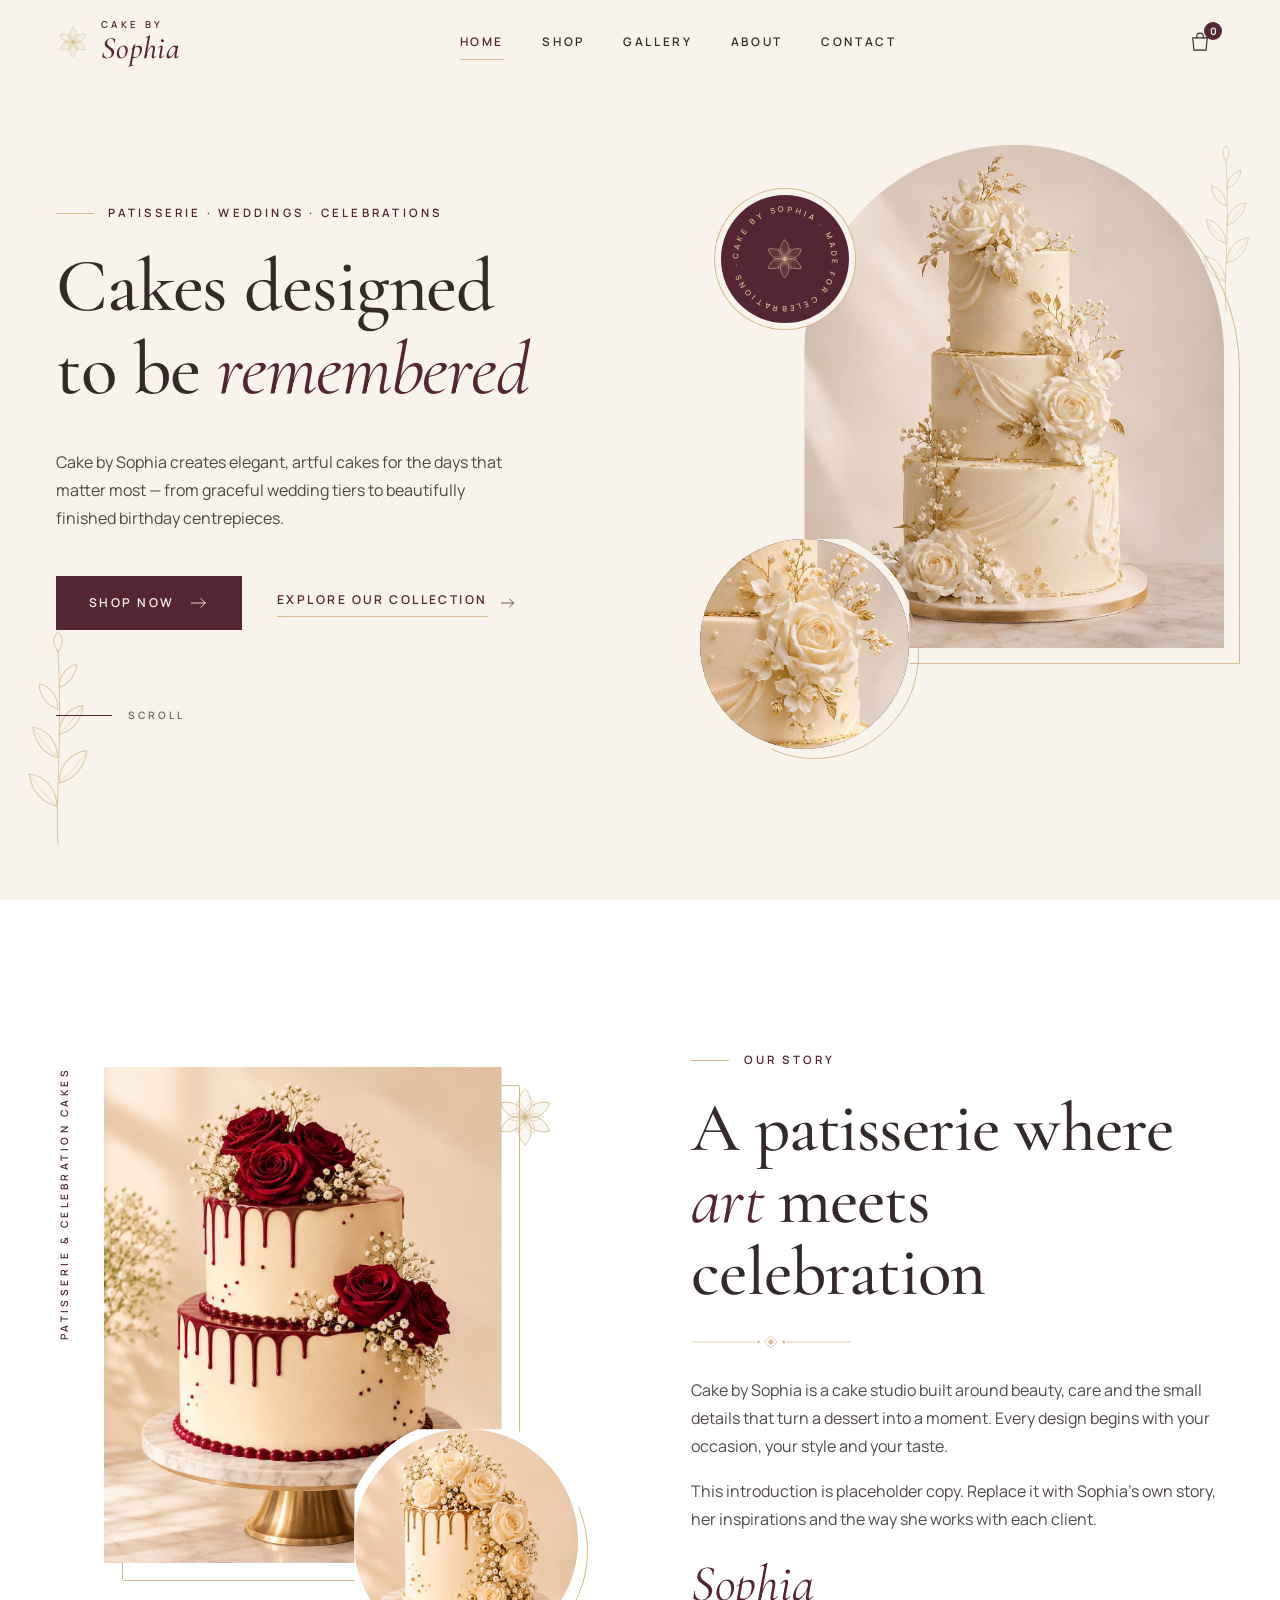
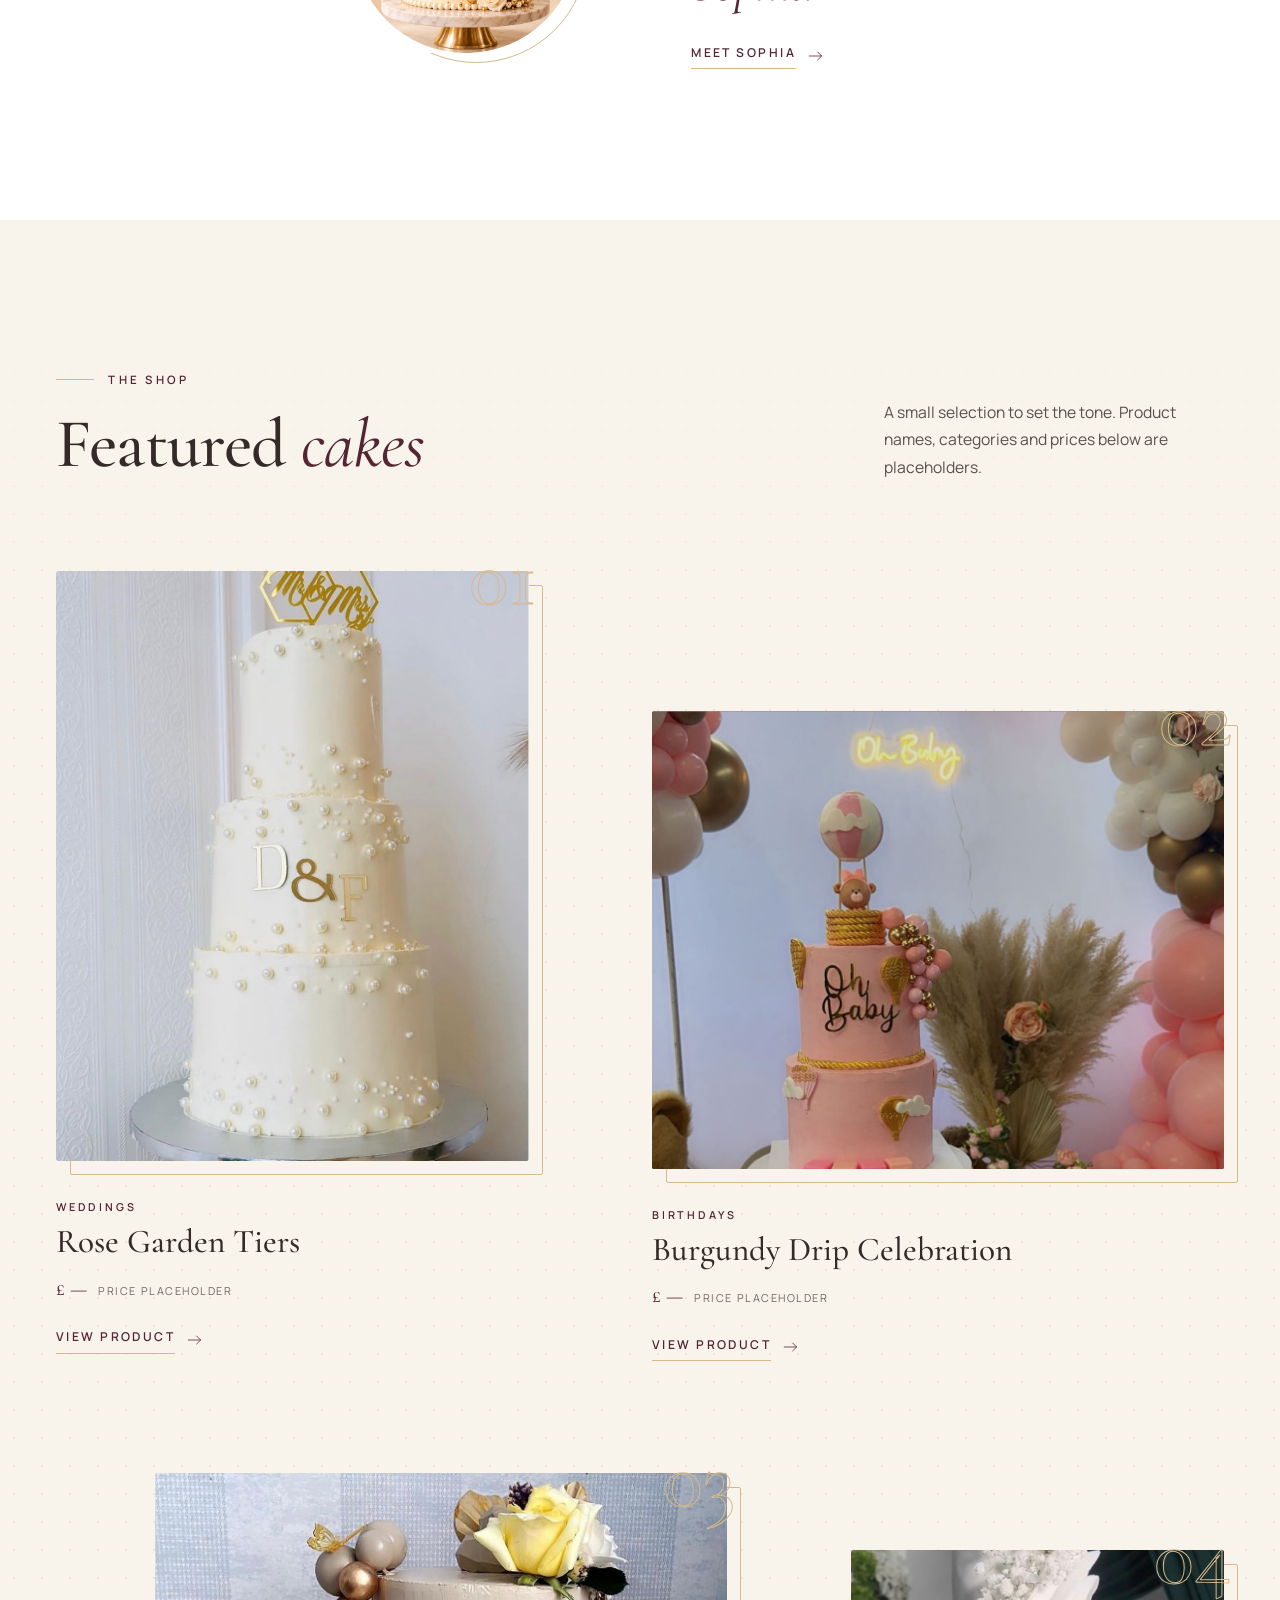
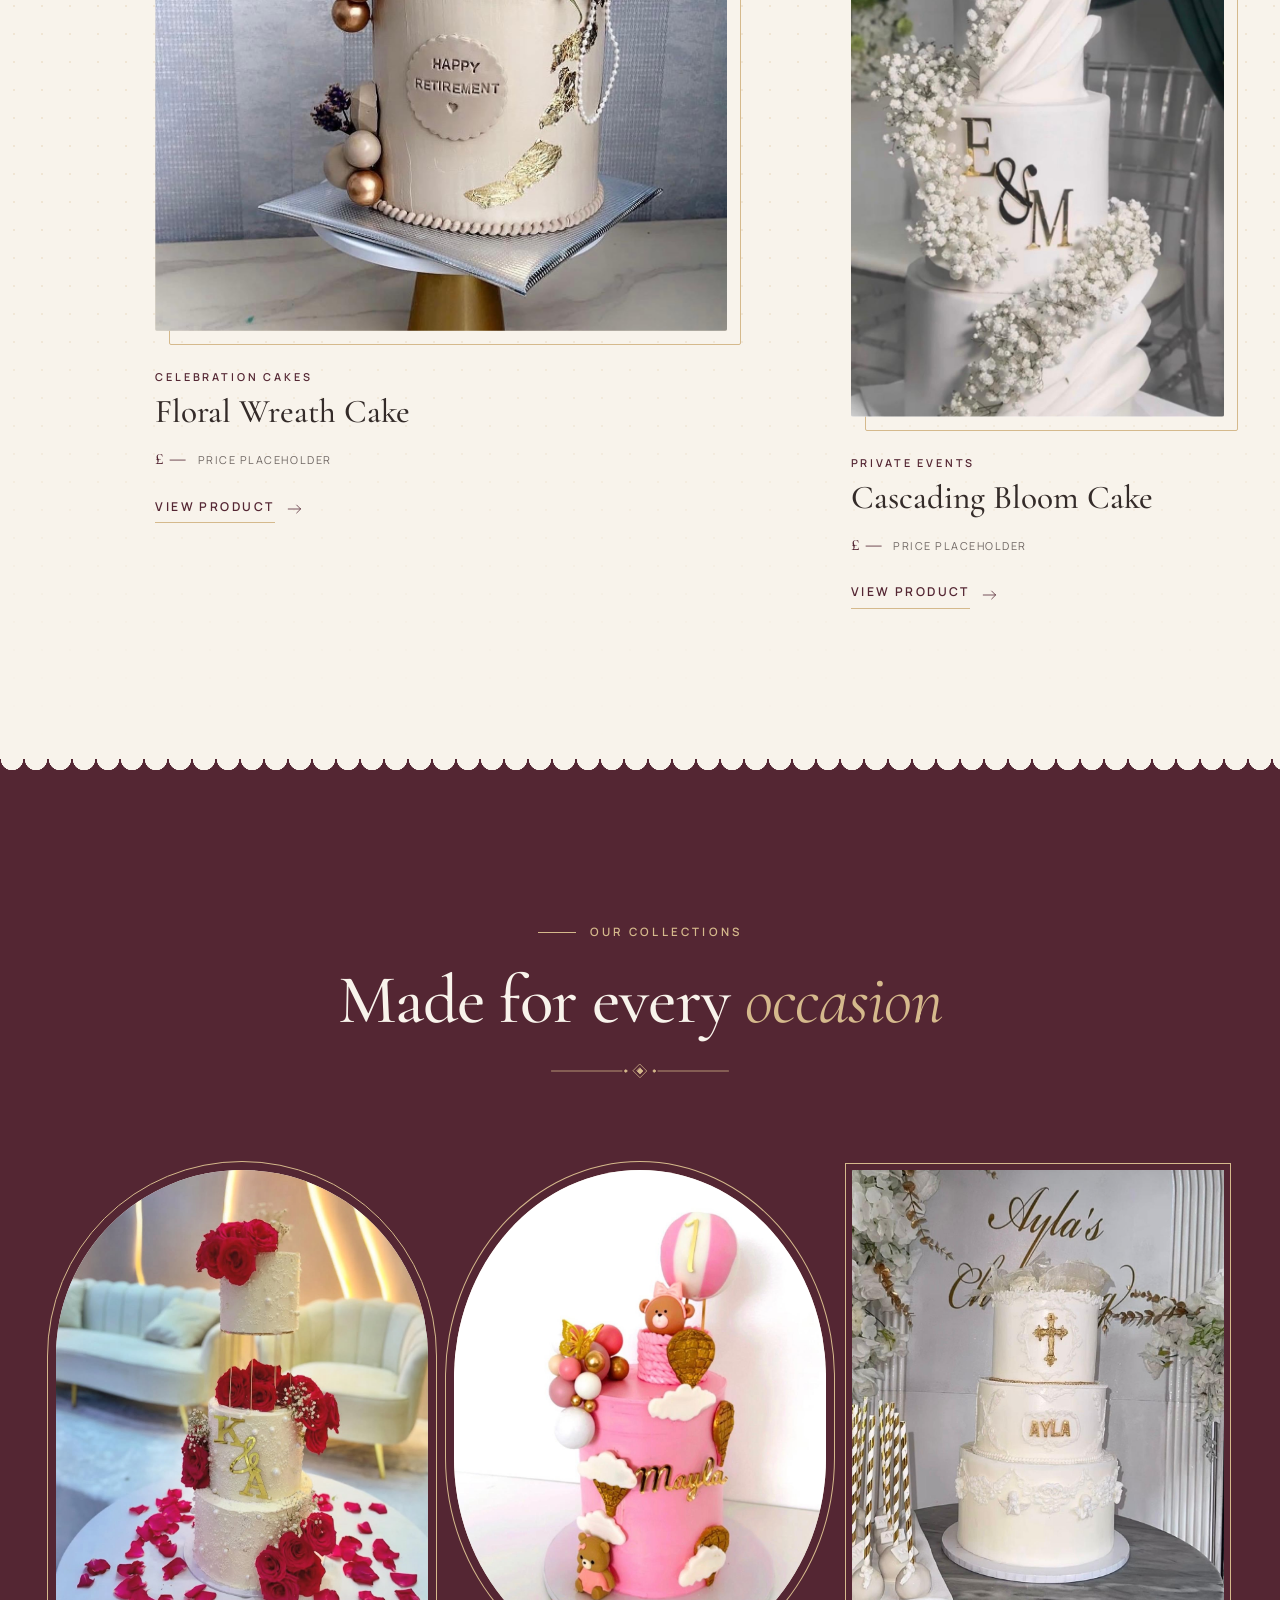
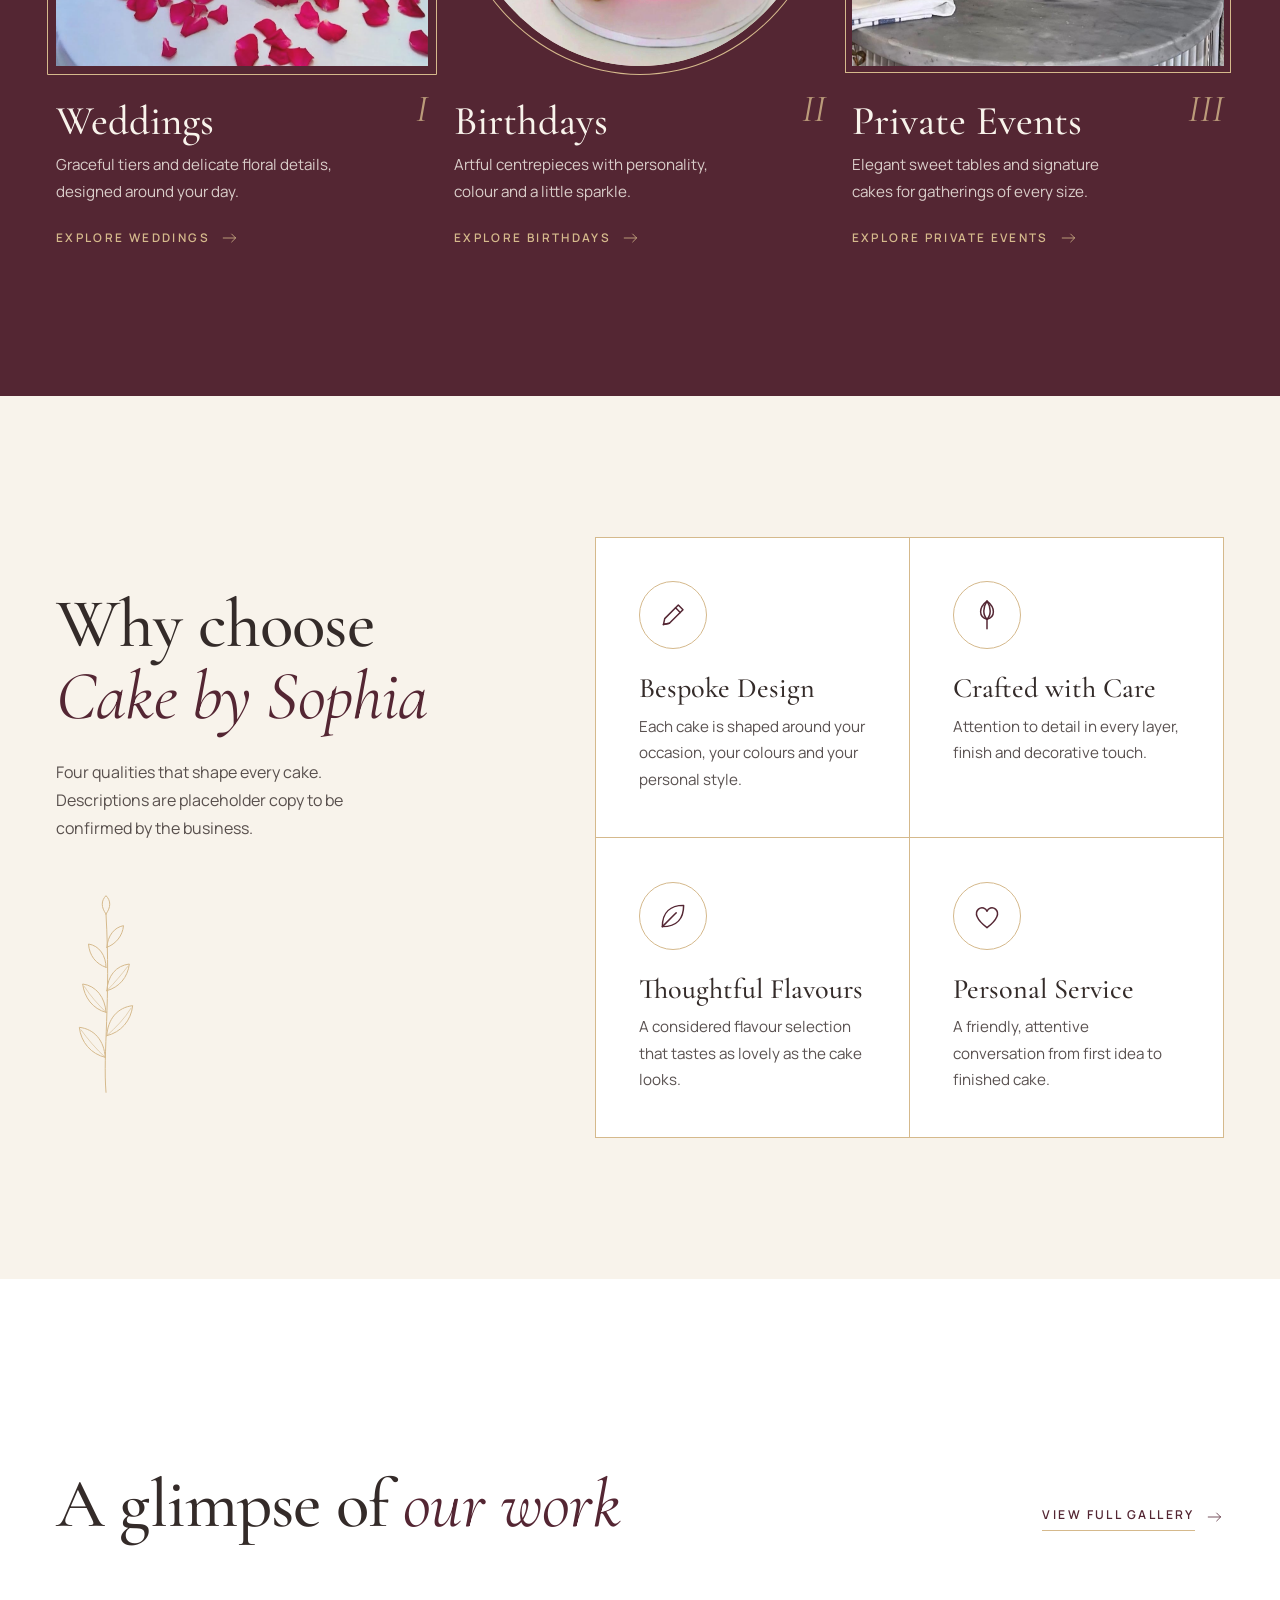
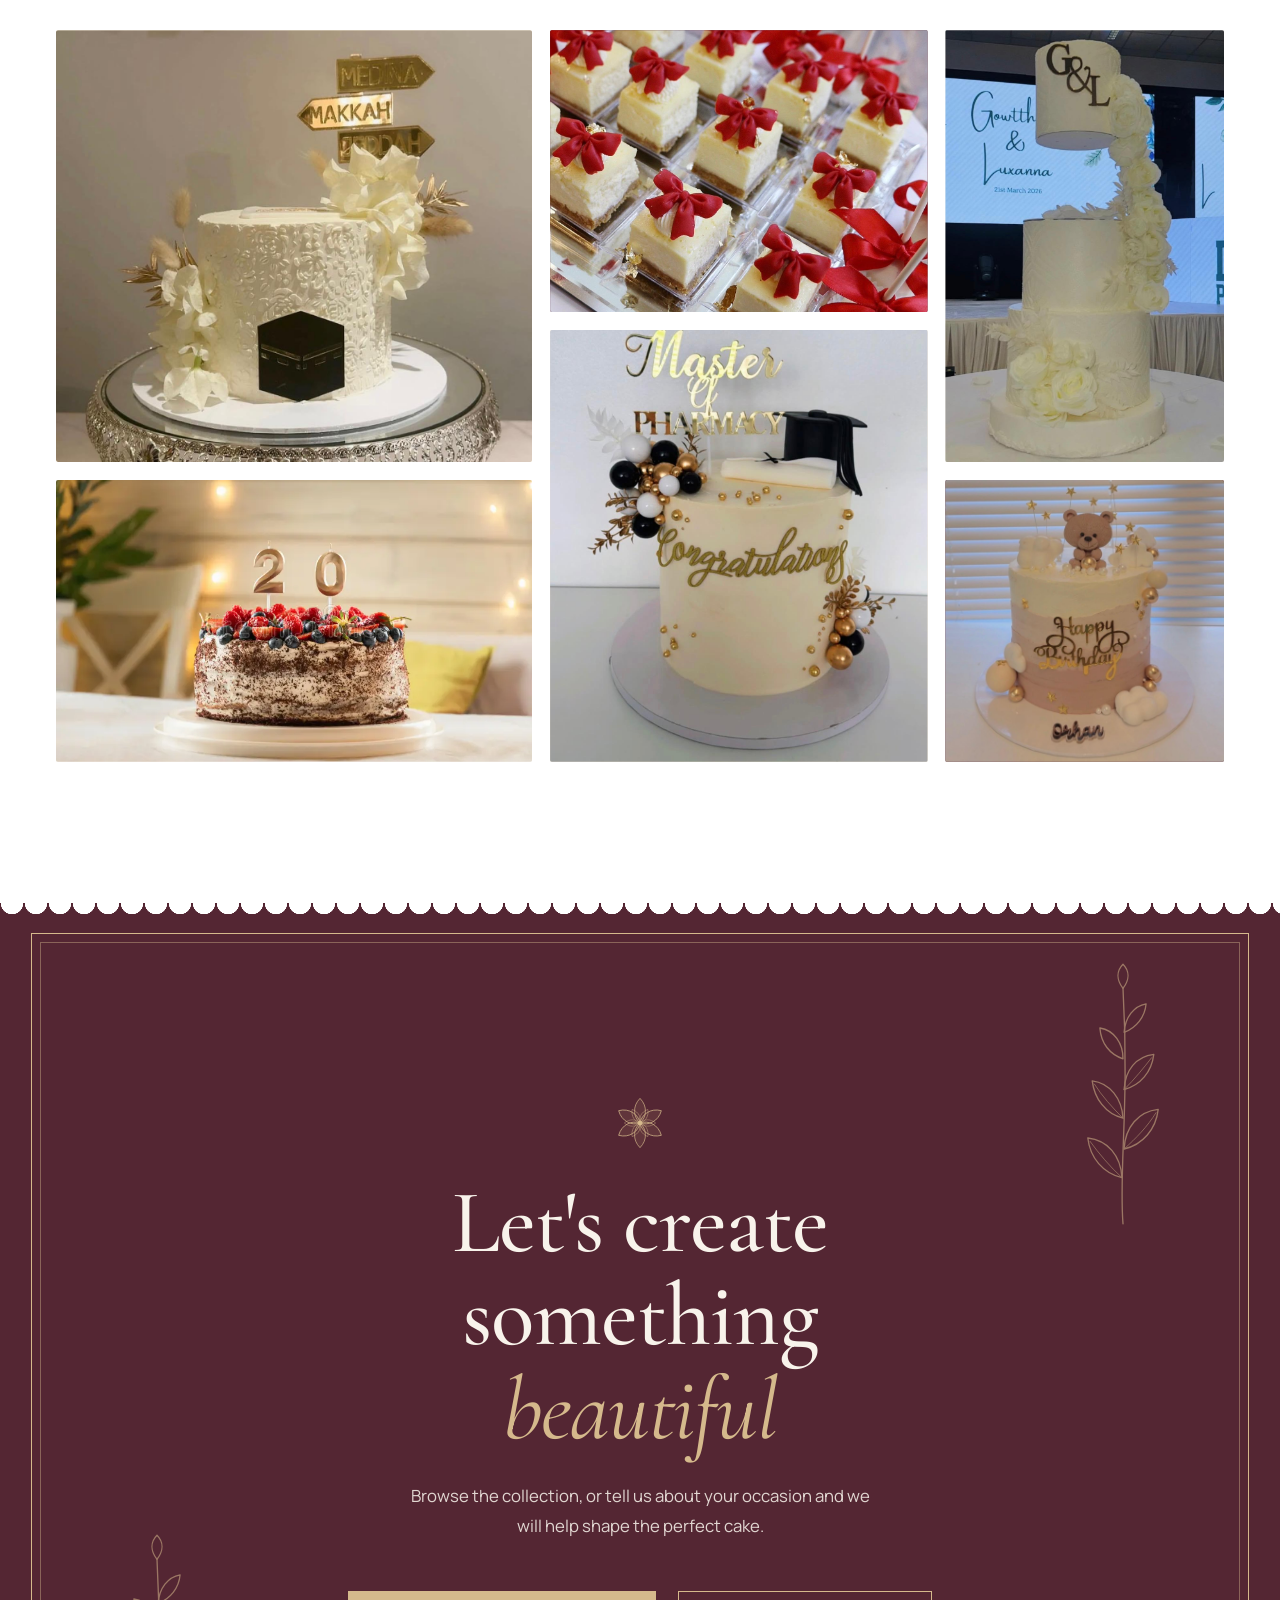
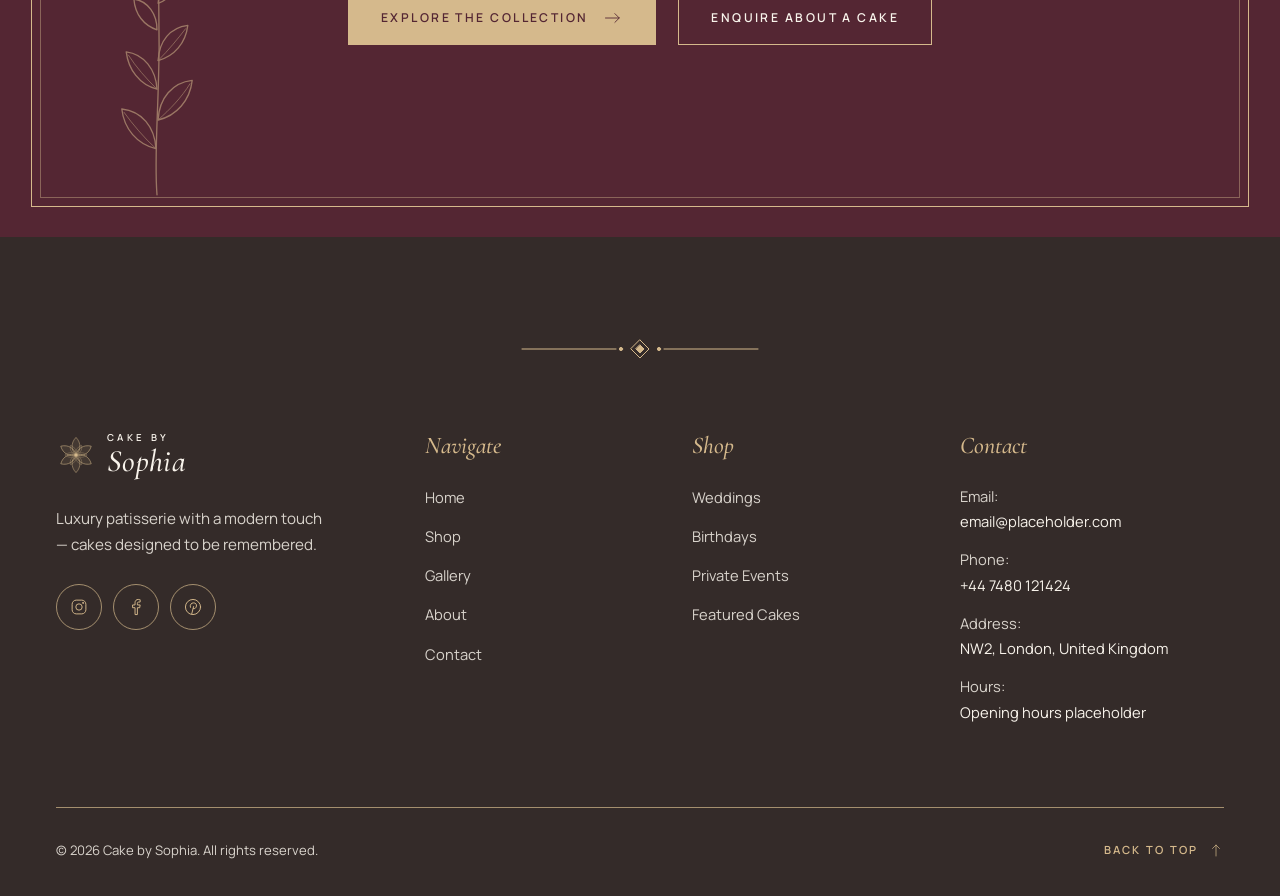
==== index.html @ e616f503 "File names changed" ====
<!doctype html>
<html lang="en-GB">
  <head>
    <meta charset="utf-8" />
    <meta name="viewport" content="width=device-width, initial-scale=1" />
    <title>Cake by Sophia — Luxury Celebration Cakes</title>
    <meta
      name="description"
      content="Cake by Sophia creates elegant cakes for weddings, birthdays and private events. Explore the collection or enquire about your cake."
    />
    <meta name="theme-color" content="#F8F3EB" />
    <link
      rel="icon"
      href="data:image/svg+xml,%3Csvg xmlns='http://www.w3.org/2000/svg' viewBox='0 0 32 32'%3E%3Ccircle cx='16' cy='16' r='16' fill='%23542633'/%3E%3Ccircle cx='16' cy='16' r='6' fill='none' stroke='%23D5B98C' stroke-width='1.5'/%3E%3C/svg%3E"
    />

    <!-- Fonts: Cormorant Garamond (headings) + Manrope (body) -->
    <link rel="preconnect" href="https://fonts.googleapis.com" />
    <link rel="preconnect" href="https://fonts.gstatic.com" crossorigin />
    <link
      href="https://fonts.googleapis.com/css2?family=Cormorant+Garamond:ital,wght@0,400;0,500;0,600;1,400;1,500&amp;family=Manrope:wght@300;400;500;600;700&amp;display=swap"
      rel="stylesheet"
    />

    <link rel="stylesheet" href="style..css" />
    <script src="script.js" defer></script>
  </head>

  <!--
  ==========================================================================
  PLACEHOLDER NOTES (read before launch)
  --------------------------------------------------------------------------
  1. IMAGES: every cake picture on this page is an ORIGINAL SVG ILLUSTRATION
     used as a placeholder. None of them are Cake by Sophia products.
     To use a real photograph, replace the <svg class="photo__art"> inside a
     ".photo__media" with:
        <img class="photo__img" src="your-photo.jpg" alt="Describe the cake" loading="lazy">
     and delete the matching <figcaption class="photo__tag">.
  2. COPY: headings and short descriptions are neutral placeholder copy.
     Replace with Sophia's real story, flavours, ordering process, etc.
  3. PRODUCTS: names and prices are placeholders ("price placeholder").
  4. CONTACT + SOCIAL: footer details are placeholders.
  5. LINKS marked data-placeholder show a "coming soon" message because the
     Shop, Gallery and About pages are not built yet.
  ==========================================================================
-->

  <body>
    <a class="skip-link" href="#main">Skip to main content</a>

    <!-- ======================================================================
       SVG SPRITE — reusable decorations, icons and placeholder cake art
       ====================================================================== -->
    <svg
      class="sprite"
      aria-hidden="true"
      focusable="false"
      width="0"
      height="0"
    >
      <defs>
        <!-- Petal shapes used by the flower symbol -->
        <path id="petal" d="M50 50C38 40 36 20 50 6C64 20 62 40 50 50Z" />
        <path
          id="petal-inner"
          d="M50 50C43 43 42 32 50 22C58 32 57 43 50 50Z"
        />
      </defs>

      <!-- Botanical sprig (line art) -->
      <symbol id="sprig" viewBox="0 0 100 240">
        <g
          fill="none"
          stroke="currentColor"
          stroke-width="1.2"
          stroke-linecap="round"
          stroke-linejoin="round"
        >
          <path d="M50 238C46 190 56 130 50 24" />
          <path d="M49 196C32 192 20 178 18 160C36 162 48 176 49 196Z" />
          <path d="M49 196C38 186 28 174 20 163" stroke-width=".7" />
          <path d="M51 170C68 166 80 152 82 134C64 136 52 150 51 170Z" />
          <path d="M51 170C62 160 72 150 80 137" stroke-width=".7" />
          <path d="M50 142C34 138 24 124 22 108C38 110 49 124 50 142Z" />
          <path d="M50 142C40 132 31 122 24 111" stroke-width=".7" />
          <path d="M51 116C66 112 76 100 78 84C62 86 52 98 51 116Z" />
          <path d="M51 116C61 106 69 96 76 87" stroke-width=".7" />
          <path d="M50 88C38 84 30 74 29 60C42 62 50 74 50 88Z" />
          <path d="M51 64C62 60 70 50 71 38C60 40 52 50 51 64Z" />
          <path d="M50 24C44 16 44 8 50 2C56 8 56 16 50 24Z" />
        </g>
      </symbol>

      <!-- Flower (line art with a soft tint) -->
      <symbol id="flower" viewBox="0 0 100 100">
        <g
          fill="currentColor"
          fill-opacity=".1"
          stroke="currentColor"
          stroke-width="1.2"
          stroke-linejoin="round"
        >
          <use href="#petal" />
          <use href="#petal" transform="rotate(60 50 50)" />
          <use href="#petal" transform="rotate(120 50 50)" />
          <use href="#petal" transform="rotate(180 50 50)" />
          <use href="#petal" transform="rotate(240 50 50)" />
          <use href="#petal" transform="rotate(300 50 50)" />
        </g>
        <g
          fill="none"
          stroke="currentColor"
          stroke-width="1"
          stroke-linejoin="round"
          opacity=".7"
        >
          <use href="#petal-inner" transform="rotate(30 50 50)" />
          <use href="#petal-inner" transform="rotate(90 50 50)" />
          <use href="#petal-inner" transform="rotate(150 50 50)" />
          <use href="#petal-inner" transform="rotate(210 50 50)" />
          <use href="#petal-inner" transform="rotate(270 50 50)" />
          <use href="#petal-inner" transform="rotate(330 50 50)" />
        </g>
        <circle cx="50" cy="50" r="4" fill="currentColor" />
      </symbol>

      <!-- Section divider ornament -->
      <symbol id="divider" viewBox="0 0 240 24">
        <g
          fill="none"
          stroke="currentColor"
          stroke-width="1"
          stroke-linecap="round"
        >
          <path d="M2 12H96M144 12H238" />
          <path d="M120 3L129 12L120 21L111 12Z" />
          <path d="M120 8L124 12L120 16L116 12Z" fill="currentColor" />
          <circle cx="101" cy="12" r="1.6" fill="currentColor" />
          <circle cx="139" cy="12" r="1.6" fill="currentColor" />
        </g>
      </symbol>

      <!-- Line icons -->
      <symbol id="icon-basket" viewBox="0 0 32 32">
        <g
          fill="none"
          stroke="currentColor"
          stroke-width="1.4"
          stroke-linecap="round"
          stroke-linejoin="round"
        >
          <path d="M7 11h18l-1.6 15H8.6z" />
          <path d="M12 11V9a4 4 0 0 1 8 0v2" />
        </g>
      </symbol>
      <symbol id="icon-close" viewBox="0 0 32 32">
        <path
          d="M8 8l16 16M24 8L8 24"
          fill="none"
          stroke="currentColor"
          stroke-width="1.4"
          stroke-linecap="round"
        />
      </symbol>
      <symbol id="icon-arrow" viewBox="0 0 32 32">
        <path
          d="M4 16h22M19 9l7 7-7 7"
          fill="none"
          stroke="currentColor"
          stroke-width="1.4"
          stroke-linecap="round"
          stroke-linejoin="round"
        />
      </symbol>
      <symbol id="icon-design" viewBox="0 0 32 32">
        <g
          fill="none"
          stroke="currentColor"
          stroke-width="1.4"
          stroke-linecap="round"
          stroke-linejoin="round"
        >
          <path d="M7 25l1.2-5.6L21 6.6l4.4 4.4L12.6 23.8z" />
          <path d="M18.4 9.2l4.4 4.4" />
          <path d="M7 25l5.6-1.2" />
        </g>
      </symbol>
      <symbol id="icon-whisk" viewBox="0 0 32 32">
        <g
          fill="none"
          stroke="currentColor"
          stroke-width="1.4"
          stroke-linecap="round"
          stroke-linejoin="round"
        >
          <path d="M16 29v-9" />
          <path d="M16 20C8 18 8 9 16 3c8 6 8 15 0 17z" />
          <path d="M16 20c-4-4-4-11 0-17" />
          <path d="M16 20c4-4 4-11 0-17" />
        </g>
      </symbol>
      <symbol id="icon-leaf" viewBox="0 0 32 32">
        <g
          fill="none"
          stroke="currentColor"
          stroke-width="1.4"
          stroke-linecap="round"
          stroke-linejoin="round"
        >
          <path d="M6 26C6 12 14 6 26 6c0 12-6 20-20 20z" />
          <path d="M6 26L19 13" />
        </g>
      </symbol>
      <symbol id="icon-heart" viewBox="0 0 32 32">
        <path
          d="M16 27C6 19.500 4 13 8 9.500c3-2.600 7-1 8 2c1-3 5-4.600 8-2c4 3.500 2 10-8 17.500z"
          fill="none"
          stroke="currentColor"
          stroke-width="1.4"
          stroke-linejoin="round"
        />
      </symbol>
      <symbol id="icon-instagram" viewBox="0 0 32 32">
        <g fill="none" stroke="currentColor" stroke-width="1.4">
          <rect x="6" y="6" width="20" height="20" rx="6" />
          <circle cx="16" cy="16" r="4.6" />
          <circle cx="22" cy="10" r=".8" fill="currentColor" />
        </g>
      </symbol>
      <symbol id="icon-facebook" viewBox="0 0 32 32">
        <path
          d="M18 27V17h3.400l.6-4H18v-2.200c0-1.200.5-2 2-2h2V5.400C21.600 5.300 20.500 5 19.300 5 16.600 5 14.600 6.700 14.600 9.700V13H11v4h3.600v10z"
          fill="none"
          stroke="currentColor"
          stroke-width="1.4"
          stroke-linejoin="round"
        />
      </symbol>
      <symbol id="icon-pinterest" viewBox="0 0 32 32">
        <g
          fill="none"
          stroke="currentColor"
          stroke-width="1.4"
          stroke-linecap="round"
          stroke-linejoin="round"
        >
          <circle cx="16" cy="16" r="11" />
          <path d="M14.200 26l2.600-10.600" />
          <path
            d="M12.200 16.500c-1.200-3.800 1.400-6.500 4.600-6.500c3 0 4.600 2 4.200 4.600c-.4 2.800-2.400 4.400-4.400 3.800"
          />
        </g>
      </symbol>

      <!-- ---------- PLACEHOLDER CAKE ILLUSTRATIONS (not real products) ---------- -->

      <!-- Tiered wedding cake -->
      <symbol id="cake-tiered" viewBox="0 0 400 480">
        <path class="c-gold" d="M60 410h280l-14 14H74z" />
        <path class="c-gold" d="M176 424h48l8 22H168z" />
        <rect class="c-cake" x="80" y="320" width="240" height="90" rx="3" />
        <path class="c-pearl" d="M88 323H312" />
        <path class="c-gold-line" d="M80 366H320" />
        <rect class="c-cake" x="118" y="236" width="164" height="84" rx="3" />
        <path class="c-pearl" d="M126 239H274" />
        <path class="c-gold-line" d="M118 280H282" />
        <rect class="c-cake" x="152" y="164" width="96" height="72" rx="3" />
        <path class="c-pearl" d="M160 167H240" />
        <path class="c-gold-line" d="M152 206H248" />
        <use
          class="c-flower"
          href="#flower"
          x="86"
          y="340"
          width="54"
          height="54"
        />
        <use
          class="c-flower"
          href="#flower"
          x="262"
          y="334"
          width="46"
          height="46"
        />
        <use
          class="c-flower"
          href="#flower"
          x="204"
          y="250"
          width="40"
          height="40"
        />
        <use
          class="c-flower"
          href="#flower"
          x="128"
          y="252"
          width="30"
          height="30"
        />
        <use
          class="c-flower"
          href="#flower"
          x="176"
          y="176"
          width="34"
          height="34"
        />
        <use
          class="c-flower"
          href="#sprig"
          x="176"
          y="60"
          width="48"
          height="112"
        />
      </symbol>

      <!-- Two-layer cake with drip -->
      <symbol id="cake-layer" viewBox="0 0 400 480">
        <path class="c-gold" d="M50 410h300l-16 16H66z" />
        <rect class="c-cake" x="90" y="300" width="220" height="110" rx="4" />
        <path class="c-line c-faint" d="M90 338H310M90 372H310" />
        <rect class="c-cake" x="90" y="212" width="220" height="88" rx="4" />
        <path
          class="c-burg"
          d="M86 206Q86 194 98 194H302Q314 194 314 206V228c0 14-14 14-14 0v-4c0-10-12-10-12 0v22c0 16-16 16-16 0v-18c0-8-10-8-10 0v8c0 14-14 14-14 0v-14c0-8-12-8-12 0v26c0 16-16 16-16 0v-20c0-8-10-8-10 0v6c0 12-14 12-14 0v-4c0-8-12-8-12 0v10c0 10-12 10-12 0v-14c0-8-10-8-10 0H98Q86 226 86 218Z"
        />
        <circle class="c-gold" cx="132" cy="330" r="3" />
        <circle class="c-gold" cx="258" cy="352" r="2.500" />
        <circle class="c-gold" cx="190" cy="388" r="3" />
        <circle class="c-gold" cx="284" cy="322" r="2" />
        <circle class="c-burg" cx="150" cy="182" r="10" />
        <circle class="c-burg" cx="178" cy="174" r="12" />
        <circle class="c-gold" cx="204" cy="180" r="9" />
        <circle class="c-burg" cx="232" cy="176" r="11" />
        <use
          class="c-flower"
          href="#flower"
          x="248"
          y="150"
          width="46"
          height="46"
        />
        <use
          class="c-flower"
          href="#sprig"
          x="100"
          y="110"
          width="40"
          height="92"
        />
        <use
          class="c-flower"
          href="#flower"
          x="116"
          y="346"
          width="44"
          height="44"
        />
      </symbol>

      <!-- Tall single-tier cake with cascading blooms -->
      <symbol id="cake-tall" viewBox="0 0 400 480">
        <path class="c-gold" d="M70 420h260l-14 14H84z" />
        <rect class="c-cake" x="128" y="150" width="144" height="270" rx="4" />
        <path class="c-gold-line" d="M128 200H272M128 360H272" />
        <path class="c-pearl" d="M136 153H264" />
        <path
          class="c-line c-faint"
          d="M150 214V346M178 214V346M206 214V346M234 214V346M260 214V346"
        />
        <use
          class="c-flower"
          href="#flower"
          x="92"
          y="130"
          width="76"
          height="76"
        />
        <use
          class="c-flower"
          href="#flower"
          x="130"
          y="204"
          width="52"
          height="52"
        />
        <use
          class="c-flower"
          href="#flower"
          x="104"
          y="262"
          width="40"
          height="40"
        />
        <use
          class="c-flower"
          href="#flower"
          x="148"
          y="318"
          width="34"
          height="34"
        />
        <use
          class="c-flower"
          href="#sprig"
          x="206"
          y="40"
          width="46"
          height="112"
        />
        <circle class="c-gold" cx="236" cy="260" r="3" />
        <circle class="c-gold" cx="252" cy="296" r="2.500" />
        <circle class="c-gold" cx="226" cy="330" r="2" />
      </symbol>

      <!-- Cupcake (used inside the events illustration) -->
      <symbol id="cupcake" viewBox="0 0 100 120">
        <path class="c-burg" d="M20 62h60l-8 48H28z" />
        <path class="c-gold-line c-thin" d="M37 64l2 44M50 64v46M63 64l-2 44" />
        <path class="c-cake" d="M14 64q0-16 36-16t36 16z" />
        <path class="c-cake" d="M26 50q0-14 24-14t24 14z" />
        <path class="c-cake" d="M36 38q0-12 14-24 14 12 14 24z" />
        <circle class="c-burg" cx="50" cy="12" r="5" />
      </symbol>

      <!-- Private events: cupcake trio on a plate -->
      <symbol id="cake-events" viewBox="0 0 400 480">
        <use
          class="c-flower"
          href="#sprig"
          x="40"
          y="130"
          width="60"
          height="150"
        />
        <use
          class="c-flower"
          href="#sprig"
          x="300"
          y="130"
          width="60"
          height="150"
        />
        <path class="c-gold" d="M50 392h300l-16 16H66z" />
        <use href="#cupcake" x="70" y="268" width="110" height="132" />
        <use href="#cupcake" x="220" y="268" width="110" height="132" />
        <use href="#cupcake" x="140" y="196" width="120" height="144" />
        <use
          class="c-flower"
          href="#flower"
          x="176"
          y="120"
          width="48"
          height="48"
        />
      </symbol>

      <!-- Top-down close-up with floral wreath -->
      <symbol id="cake-closeup" viewBox="0 0 400 480">
        <circle class="c-ring" cx="200" cy="240" r="176" />
        <circle class="c-cake" cx="200" cy="240" r="136" />
        <circle class="c-pearl" cx="200" cy="240" r="120" />
        <circle class="c-line c-faint" cx="200" cy="240" r="92" />
        <use
          class="c-flower"
          href="#flower"
          x="260"
          y="218"
          width="44"
          height="44"
        />
        <use
          class="c-flower"
          href="#flower"
          x="237"
          y="277"
          width="40"
          height="40"
        />
        <use
          class="c-flower"
          href="#flower"
          x="178"
          y="302"
          width="44"
          height="44"
        />
        <use
          class="c-flower"
          href="#flower"
          x="118"
          y="277"
          width="40"
          height="40"
        />
        <use
          class="c-flower"
          href="#flower"
          x="96"
          y="218"
          width="44"
          height="44"
        />
        <use
          class="c-flower"
          href="#flower"
          x="118"
          y="159"
          width="40"
          height="40"
        />
        <use
          class="c-flower"
          href="#flower"
          x="178"
          y="134"
          width="44"
          height="44"
        />
        <use
          class="c-flower"
          href="#flower"
          x="237"
          y="159"
          width="40"
          height="40"
        />
        <use
          class="c-flower"
          href="#flower"
          x="160"
          y="200"
          width="80"
          height="80"
        />
      </symbol>
    </svg>

    <!-- ======================================================================
       A. NAVIGATION
       ====================================================================== -->
    <header class="site-header" id="site-header">
      <div class="site-header__inner">
        <a
          class="wordmark"
          href="#home"
          aria-label="Cake by Sophia — back to top"
        >
          <svg class="wordmark__mark" width="34" height="34" aria-hidden="true">
            <use href="#flower" />
          </svg>
          <span class="wordmark__text">
            <span class="wordmark__by">Cake by</span>
            <span class="wordmark__name">Sophia</span>
          </span>
        </a>

        <nav class="site-nav" id="site-nav" aria-label="Main navigation">
          <ul class="site-nav__list">
            <li><a class="site-nav__link" href="#home">Home</a></li>
            <li><a class="site-nav__link" href="#featured">Shop</a></li>
            <li><a class="site-nav__link" href="#gallery">Gallery</a></li>
            <li><a class="site-nav__link" href="#about">About</a></li>
            <li><a class="site-nav__link" href="#contact">Contact</a></li>
          </ul>
          <p class="site-nav__note">Weddings · Birthdays · Private Events</p>
        </nav>

        <div class="site-header__actions">
          <button
            class="icon-btn cart-btn"
            id="cart-toggle"
            type="button"
            aria-label="Open shopping basket"
            aria-expanded="false"
            aria-controls="cart-drawer"
          >
            <svg width="26" height="26" aria-hidden="true">
              <use href="#icon-basket" />
            </svg>
            <span class="cart-btn__count" id="cart-count" hidden>0</span>
          </button>
          <button
            class="burger"
            id="menu-toggle"
            type="button"
            aria-label="Open menu"
            aria-expanded="false"
            aria-controls="site-nav"
          >
            <span class="burger__line"></span>
            <span class="burger__line"></span>
          </button>
        </div>
      </div>
    </header>

    <main id="main">
      <!-- ====================================================================
         B. HERO
         ==================================================================== -->
      <section class="hero" id="home" aria-labelledby="hero-title">
        <div class="hero__pattern" aria-hidden="true"></div>

        <!-- Floating botanical decorations (outer wrapper = parallax, inner svg = float) -->
        <div
          class="deco deco--hero-left"
          data-parallax="0.06"
          aria-hidden="true"
        >
          <svg class="float float--slow" width="90" height="216">
            <use href="#sprig" />
          </svg>
        </div>
        <div
          class="deco deco--hero-right"
          data-parallax="-0.05"
          aria-hidden="true"
        >
          <svg class="float" width="70" height="168"><use href="#sprig" /></svg>
        </div>

        <div class="container hero__grid">
          <div class="hero__content">
            <p class="eyebrow hero__eyebrow">
              Patisserie · Weddings · Celebrations
            </p>

            <h1 class="hero__title" id="hero-title">
              <span class="line line--1"><span>Cakes designed</span></span>
              <span class="line line--2"
                ><span>to be <em>remembered</em></span></span
              >
            </h1>

            <p class="hero__lead">
              Cake by Sophia creates elegant, artful cakes for the days that
              matter most — from graceful wedding tiers to beautifully finished
              birthday centrepieces.
            </p>

            <div class="hero__actions">
              <a class="btn btn--primary" href="#featured">
                <span class="btn__label">Shop Now</span>
                <svg
                  class="btn__icon"
                  width="20"
                  height="20"
                  aria-hidden="true"
                >
                  <use href="#icon-arrow" />
                </svg>
              </a>
              <a class="link-arrow" href="#collections">
                <span>Explore Our Collection</span>
                <svg width="18" height="18" aria-hidden="true">
                  <use href="#icon-arrow" />
                </svg>
              </a>
            </div>

            <a
              class="hero__scroll"
              href="#about"
              aria-label="Scroll to the story"
            >
              <span class="hero__scroll-line"></span><span>Scroll</span>
            </a>
          </div>

          <div class="hero__visual">
            <!-- Rotating text badge -->
            <div class="badge" aria-hidden="true">
              <svg class="badge__ring" viewBox="0 0 120 120">
                <path
                  id="badge-path"
                  d="M60 60m-44 0a44 44 0 1 1 88 0a44 44 0 1 1-88 0"
                  fill="none"
                />
                <text class="badge__text">
                  <textPath
                    href="#badge-path"
                    textLength="272"
                    lengthAdjust="spacing"
                  >
                    CAKE BY SOPHIA · MADE FOR CELEBRATIONS ·
                  </textPath>
                </text>
              </svg>
              <svg class="badge__flower" width="40" height="40">
                <use href="#flower" />
              </svg>
            </div>

            <!-- Main arched image (PLACEHOLDER illustration) -->
            <figure
              class="photo photo--arch hero__photo-main reveal reveal--image delay-2"
            >
              <div class="photo__media tone-champagne">
                <img
    src="images/hc-1.jpeg"
    class="photo__img"
    alt="Elegant wedding cake"
    loading="lazy"
  />
                  <use href="#cake-tiered" />
               
              </div>
            </figure>

            <!-- Small circular detail (PLACEHOLDER illustration) -->
            <figure
              class="photo photo--round hero__photo-small reveal reveal--image delay-4"
            >
              <div class="photo__media tone-burgundy">
              <img
    src="images/hc-2.jpeg"
    class="photo__img"
    alt="Elegant wedding cake"
    loading="lazy"
  />
                  <use href="#cake-closeup" />
                
              </div>
            </figure>
          </div>
        </div>
      </section>

      <!-- ====================================================================
         C. BRAND INTRODUCTION -- OUR STORY
         ==================================================================== -->
      <section
        class="intro section section--white"
        id="about"
        aria-labelledby="intro-title"
      >
        <div class="container intro__grid">
          <div class="intro__visual">
            <figure
              class="photo photo--rect intro__photo-main reveal reveal--image"
            >
              <div class="photo__media tone-ivory">
                <img
    src="images/c28.jpeg"
    class="photo__img"
    alt="Elegant wedding cake"
    loading="lazy"
  />
                  <use href="#cake-layer" />
                </svg>
               
              </div>
            </figure>

            <figure
              class="photo photo--round intro__photo-small reveal reveal--image delay-3"
            >
              <div class="photo__media tone-champagne">
               <img
    src="images/c29.jpeg"
    class="photo__img"
    alt="Elegant wedding cake"
    loading="lazy"
  />
                  <use href="#cake-tall" />
                </svg>
              </div>
            </figure>

            <p class="intro__vertical" aria-hidden="true">
              Patisserie &amp; Celebration Cakes
            </p>

            <div
              class="deco deco--intro"
              data-parallax="-0.04"
              aria-hidden="true"
            >
              <svg class="float float--slow" width="64" height="64">
                <use href="#flower" />
              </svg>
            </div>
          </div>

          <div class="intro__content">
            <p class="eyebrow reveal">Our Story</p>
            <h2 class="display reveal delay-1" id="intro-title">
              A patisserie where <em>art</em> meets celebration
            </h2>
            <svg
              class="ornament reveal delay-2"
              width="160"
              height="16"
              aria-hidden="true"
            >
              <use href="#divider" />
            </svg>
            <p class="intro__text reveal delay-2">
              Cake by Sophia is a cake studio built around beauty, care and the
              small details that turn a dessert into a moment. Every design
              begins with your occasion, your style and your taste.
            </p>
            <p class="intro__text reveal delay-3">
              This introduction is placeholder copy. Replace it with Sophia's
              own story, her inspirations and the way she works with each
              client.
            </p>
            <p class="signature reveal delay-3" aria-label="Signed, Sophia">
              Sophia
            </p>
            <a
              class="link-arrow reveal delay-4"
              href="#"
              data-placeholder="The About page is coming soon."
            >
              <span>Meet Sophia</span>
              <svg width="18" height="18" aria-hidden="true">
                <use href="#icon-arrow" />
              </svg>
            </a>
          </div>
        </div>
      </section>

      <!-- ====================================================================
         D. FEATURED CAKES
         ==================================================================== -->
      <section
        class="featured section"
        id="featured"
        aria-labelledby="featured-title"
      >
        <div class="featured__pattern" aria-hidden="true"></div>
        <div class="container">
          <header class="section-head section-head--split">
            <div>
              <p class="eyebrow reveal">The Shop</p>
              <h2 class="display reveal delay-1" id="featured-title">
                Featured <em>cakes</em>
              </h2>
            </div>
            <p class="section-head__text reveal delay-2">
              A small selection to set the tone. Product names, categories and
              prices below are placeholders.
            </p>
          </header>

          <div class="featured__grid">
            <!-- Product 1 -->
            <article class="product product--one">
              <figure class="photo photo--rect reveal reveal--image">
                <div class="photo__media tone-ivory">
                 <div class="photo__media tone-ivory">
  <img
    src="images/c25.jpeg"
    class="photo__img"
    alt="Elegant wedding cake"
    loading="lazy"
  />
</div>
                    <use href="#cake-tiered" />
                 
                
                </div>
                <span class="product__index" aria-hidden="true">01</span>
              </figure>
              <div class="product__info reveal delay-1">
                <p class="product__category">Weddings</p>
                <h3 class="product__name">Rose Garden Tiers</h3>
                <p class="product__price">£ — <span>price placeholder</span></p>
                <a
                  class="link-arrow"
                  href="#"
                  data-placeholder="Product pages are coming soon."
                  aria-label="View product: Rose Garden Tiers (placeholder)"
                >
                  <span>View Product</span>
                  <svg width="18" height="18" aria-hidden="true">
                    <use href="#icon-arrow" />
                  </svg>
                </a>
              </div>
            </article>

            <!-- Product 2 -->
            <article class="product product--two">
              <figure class="photo photo--wide reveal reveal--image delay-1">
                <div class="photo__media tone-burgundy">
                  <img
    src="images/c5.jpeg"
    class="photo__img"
    alt="Elegant wedding cake"
    loading="lazy"
  />
                    <use href="#cake-layer" />
                  </svg>
                 
                </div>
                <span class="product__index" aria-hidden="true">02</span>
              </figure>
              <div class="product__info reveal delay-2">
                <p class="product__category">Birthdays</p>
                <h3 class="product__name">Burgundy Drip Celebration</h3>
                <p class="product__price">£ — <span>price placeholder</span></p>
                <a
                  class="link-arrow"
                  href="#"
                  data-placeholder="Product pages are coming soon."
                  aria-label="View product: Burgundy Drip Celebration (placeholder)"
                >
                  <span>View Product</span>
                  <svg width="18" height="18" aria-hidden="true">
                    <use href="#icon-arrow" />
                  </svg>
                </a>
              </div>
            </article>

            <!-- Product 3 -->
            <article class="product product--three">
              <figure class="photo photo--wide reveal reveal--image">
                <div class="photo__media tone-champagne">
                  <img
    src="images/c26.jpeg"
    class="photo__img"
    alt="Elegant wedding cake"
    loading="lazy"
  />
                    <use href="#cake-closeup" />
               
                </div>
                <span class="product__index" aria-hidden="true">03</span>
              </figure>
              <div class="product__info reveal delay-1">
                <p class="product__category">Celebration Cakes</p>
                <h3 class="product__name">Floral Wreath Cake</h3>
                <p class="product__price">£ — <span>price placeholder</span></p>
                <a
                  class="link-arrow"
                  href="#"
                  data-placeholder="Product pages are coming soon."
                  aria-label="View product: Floral Wreath Cake (placeholder)"
                >
                  <span>View Product</span>
                  <svg width="18" height="18" aria-hidden="true">
                    <use href="#icon-arrow" />
                  </svg>
                </a>
              </div>
            </article>

            <!-- Product 4 -->
            <article class="product product--four">
              <figure class="photo photo--rect reveal reveal--image delay-1">
                <div class="photo__media tone-white">
                                 <img
    src="images/c27.jpeg"
    class="photo__img"
    alt="Elegant wedding cake"
    loading="lazy"
  />
                    <use href="#cake-tall" />
                  </svg>
                 
                </div>
                <span class="product__index" aria-hidden="true">04</span>
              </figure>
              <div class="product__info reveal delay-2">
                <p class="product__category">Private Events</p>
                <h3 class="product__name">Cascading Bloom Cake</h3>
                <p class="product__price">£ — <span>price placeholder</span></p>
                <a
                  class="link-arrow"
                  href="#"
                  data-placeholder="Product pages are coming soon."
                  aria-label="View product: Cascading Bloom Cake (placeholder)"
                >
                  <span>View Product</span>
                  <svg width="18" height="18" aria-hidden="true">
                    <use href="#icon-arrow" />
                  </svg>
                </a>
              </div>
            </article>
          </div>
        </div>
      </section>

      <!-- ====================================================================
         E. OUR COLLECTIONS
         ==================================================================== -->
      <section
        class="collections section section--burgundy"
        id="collections"
        aria-labelledby="collections-title"
      >
        <div class="scallop" aria-hidden="true"></div>
        <div class="container">
          <header class="section-head section-head--center">
            <p class="eyebrow eyebrow--gold reveal">Our Collections</p>
            <h2
              class="display display--light reveal delay-1"
              id="collections-title"
            >
              Made for every <em>occasion</em>
            </h2>
            <svg
              class="ornament ornament--gold reveal delay-2"
              width="180"
              height="18"
              aria-hidden="true"
            >
              <use href="#divider" />
            </svg>
          </header>

          <div class="collections__list">
            <!-- Weddings: arched frame -->
            <article class="collection collection--weddings reveal">
              <div class="collection__media tone-ivory">
                <img
                  src="images/c14.jpeg"
                  class="photo__art"
                  viewBox="0 0 400 480"
                  preserveAspectRatio="xMidYMid meet"
                  role="img"
                  aria-label="Placeholder illustration of a tiered wedding cake"
                />
                <use href="#cake-tiered" />
              </div>
              <div class="collection__body">
                <span class="collection__numeral" aria-hidden="true">I</span>
                <h3 class="collection__title">Weddings</h3>
                <p class="collection__text">
                  Graceful tiers and delicate floral details, designed around
                  your day.
                </p>
                <a
                  class="collection__link"
                  href="#"
                  data-placeholder="The Weddings collection page is coming soon."
                >
                  <span>Explore Weddings</span>
                  <svg width="18" height="18" aria-hidden="true">
                    <use href="#icon-arrow" />
                  </svg>
                </a>
              </div>
            </article>

            <!-- Birthdays: oval frame -->
            <article class="collection collection--birthdays reveal delay-1">
              <div class="collection__media tone-champagne">
                <img
                  src="images/c16.jpeg"
                  class="photo__art"
                  viewBox="0 0 400 480"
                  preserveAspectRatio="xMidYMid meet"
                  role="img"
                  aria-label="Placeholder illustration of a tiered wedding cake"
                />
                <use href="#cake-layer" />
              </div>
              <div class="collection__body">
                <span class="collection__numeral" aria-hidden="true">II</span>
                <h3 class="collection__title">Birthdays</h3>
                <p class="collection__text">
                  Artful centrepieces with personality, colour and a little
                  sparkle.
                </p>
                <a
                  class="collection__link"
                  href="#"
                  data-placeholder="The Birthdays collection page is coming soon."
                >
                  <span>Explore Birthdays</span>
                  <svg width="18" height="18" aria-hidden="true">
                    <use href="#icon-arrow" />
                  </svg>
                </a>
              </div>
            </article>

            <!-- Private Events: double-line rectangle -->
            <article class="collection collection--events reveal delay-2">
              <div class="collection__media tone-white">
                <img
                  src="images/c15.jpeg"
                  class="photo__art"
                  viewBox="0 0 400 480"
                  preserveAspectRatio="xMidYMid meet"
                  role="img"
                  aria-label="Placeholder illustration of a tiered wedding cake"
                />
                <use href="#cake-events" />
              </div>
              <div class="collection__body">
                <span class="collection__numeral" aria-hidden="true">III</span>
                <h3 class="collection__title">Private Events</h3>
                <p class="collection__text">
                  Elegant sweet tables and signature cakes for gatherings of
                  every size.
                </p>
                <a
                  class="collection__link"
                  href="#"
                  data-placeholder="The Private Events collection page is coming soon."
                >
                  <span>Explore Private Events</span>
                  <svg width="18" height="18" aria-hidden="true">
                    <use href="#icon-arrow" />
                  </svg>
                </a>
              </div>
            </article>
          </div>
        </div>
      </section>

      <!-- ====================================================================
         F. WHY CHOOSE US  (neutral placeholder copy — no claims)
         ==================================================================== -->
      <section class="why section" id="why" aria-labelledby="why-title">
        <div class="container why__grid">
          <header class="why__head">
            <p class="eyebrow reveal">The Cake by Sophia Way</p>
            <h2 class="display reveal delay-1" id="why-title">
              Why choose <em>Cake by Sophia</em>
            </h2>
            <p class="why__intro reveal delay-2">
              Four qualities that shape every cake. Descriptions are placeholder
              copy to be confirmed by the business.
            </p>
            <div class="deco deco--why" data-parallax="0.05" aria-hidden="true">
              <svg class="float float--slow" width="84" height="200">
                <use href="#sprig" />
              </svg>
            </div>
          </header>

          <ul class="why__list">
            <li class="quality reveal">
              <span class="quality__icon"
                ><svg width="34" height="34" aria-hidden="true">
                  <use href="#icon-design" /></svg
              ></span>
              <h3 class="quality__title">Bespoke Design</h3>
              <p class="quality__text">
                Each cake is shaped around your occasion, your colours and your
                personal style.
              </p>
            </li>
            <li class="quality reveal delay-1">
              <span class="quality__icon"
                ><svg width="34" height="34" aria-hidden="true">
                  <use href="#icon-whisk" /></svg
              ></span>
              <h3 class="quality__title">Crafted with Care</h3>
              <p class="quality__text">
                Attention to detail in every layer, finish and decorative touch.
              </p>
            </li>
            <li class="quality reveal delay-2">
              <span class="quality__icon"
                ><svg width="34" height="34" aria-hidden="true">
                  <use href="#icon-leaf" /></svg
              ></span>
              <h3 class="quality__title">Thoughtful Flavours</h3>
              <p class="quality__text">
                A considered flavour selection that tastes as lovely as the cake
                looks.
              </p>
            </li>
            <li class="quality reveal delay-3">
              <span class="quality__icon"
                ><svg width="34" height="34" aria-hidden="true">
                  <use href="#icon-heart" /></svg
              ></span>
              <h3 class="quality__title">Personal Service</h3>
              <p class="quality__text">
                A friendly, attentive conversation from first idea to finished
                cake.
              </p>
            </li>
          </ul>
        </div>
      </section>

      <!-- ====================================================================
         G. GALLERY PREVIEW
         ==================================================================== -->
      <section
        class="gallery section section--white"
        id="gallery"
        aria-labelledby="gallery-title"
      >
        <div class="container">
          <header class="section-head section-head--split">
            <div>
              <p class="eyebrow reveal">The Gallery</p>
              <h2 class="display reveal delay-1" id="gallery-title">
                A glimpse of <em>our work</em>
              </h2>
            </div>
            <a
              class="link-arrow reveal delay-2"
              href="#"
              data-placeholder="The full Gallery page is coming soon."
            >
              <span>View Full Gallery</span>
              <svg width="18" height="18" aria-hidden="true">
                <use href="#icon-arrow" />
              </svg>
            </a>
          </header>

          <div class="gallery__mosaic">
            <figure class="tile tile--a reveal reveal--image">
              <div class="tile__media tone-champagne">
               <div class="tile__media tone-champagne">
  <img
    src="images/c21.jpeg"
    class="photo__img"
    alt="Elegant wedding cake"
    loading="lazy"
  />
</div>
                <use href="#cake-tiered" />
              </div>
              <figcaption class="tile__caption">
                <span>Private Events</span>
              </figcaption>
            </figure>
            <figure class="tile tile--b reveal reveal--image delay-1">
              <div class="tile__media tone-burgundy">
  <img
    src="images/c19.jpeg"
    class="photo__img"
    alt="Close-up of a beautifully decorated cake"
    loading="lazy"
  />
</div>
              <figcaption class="tile__caption">
                <span>Close-ups</span>
              </figcaption>
            </figure>
            <figure class="tile tile--c reveal reveal--image delay-2">
              <div class="tile__media tone-ivory">
                 <img
                  src="images/c18.jpeg"
                  class="photo__art"
                  viewBox="0 0 400 480"
                  style="object-fit: cover"
                  preserveAspectRatio="xMidYMid meet"
                  role="img"
                  aria-label="Placeholder illustration of a tiered wedding cake"
                />
                 
                </svg>
              </div>
              <figcaption class="tile__caption">
                <span>Weddings</span
                >
              </figcaption>
            </figure>
            <figure class="tile tile--d reveal reveal--image delay-1">
              <div class="tile__media tone-champagne">
                 <img
                  src="images/c24.jpeg"
                  class="photo__art"
                  viewBox="0 0 400 480"
                  style="object-fit: cover"
                  preserveAspectRatio="xMidYMid meet"
                  role="img"
                  aria-label="Placeholder illustration of a tiered wedding cake"
                />
                  <use href="#cake-events" />
              </div>
              <figcaption class="tile__caption">
                <span>Private Events</span
                >
              </figcaption>
            </figure>
            <figure class="tile tile--e reveal reveal--image">
              <div class="tile__media tone-ivory">
                <img
                  src="images/c23.webp"
                  class="photo__art"
                  viewBox="0 0 400 480"
                  style="object-fit: cover"
                  preserveAspectRatio="xMidYMid meet"
                  role="img"
                  aria-label="Placeholder illustration of a tiered wedding cake"
                />
              </div>
              <figcaption class="tile__caption">
                <span>Birthdays</span
                >
              </figcaption>
            </figure>
            <figure class="tile tile--f reveal reveal--image delay-2">
              <div class="tile__media tone-burgundy">
               <img
                  src="images/c20.jpeg"
                  class="photo__art"
                  viewBox="0 0 400 480"
                  style="object-fit: cover"
                  preserveAspectRatio="xMidYMid meet"
                  role="img"
                  aria-label="Placeholder illustration of a tiered wedding cake"
                />
                  <use href="#cake-tiered" />
               
              </div>
              <figcaption class="tile__caption">
                <span>BIRTHDAYS</span>
              </figcaption>
            </figure>
          </div>
        </div>
      </section>

      <!-- ====================================================================
         H. CALL TO ACTION
         ==================================================================== -->
      <section
        class="cta section section--burgundy"
        id="enquire"
        aria-labelledby="cta-title"
      >
        <div class="scallop scallop--white" aria-hidden="true"></div>
        <div class="cta__frame" aria-hidden="true"></div>
        <div
          class="deco deco--cta-left"
          data-parallax="0.05"
          aria-hidden="true"
        >
          <svg class="float float--slow" width="110" height="264">
            <use href="#sprig" />
          </svg>
        </div>
        <div
          class="deco deco--cta-right"
          data-parallax="-0.05"
          aria-hidden="true"
        >
          <svg class="float" width="110" height="264">
            <use href="#sprig" />
          </svg>
        </div>

        <div class="container cta__inner">
          <svg
            class="cta__flower reveal"
            width="56"
            height="56"
            aria-hidden="true"
          >
            <use href="#flower" />
          </svg>
          <h2
            class="display display--light display--xl reveal delay-1"
            id="cta-title"
          >
            Let's create something <em>beautiful</em>
          </h2>
          <p class="cta__text reveal delay-2">
            Browse the collection, or tell us about your occasion and we will
            help shape the perfect cake.
          </p>
          <div class="cta__actions reveal delay-3">
            <a class="btn btn--gold" href="#featured">
              <span class="btn__label">Explore the Collection</span>
              <svg class="btn__icon" width="20" height="20" aria-hidden="true">
                <use href="#icon-arrow" />
              </svg>
            </a>
            <a class="btn btn--outline-light" href="#contact">
              <span class="btn__label">Enquire About a Cake</span>
            </a>
          </div>
        </div>
      </section>
    </main>

    <!-- ======================================================================
       I. FOOTER
       ====================================================================== -->
    <footer class="site-footer" id="contact">
      <div class="container">
        <svg
          class="site-footer__divider"
          width="240"
          height="24"
          aria-hidden="true"
        >
          <use href="#divider" />
        </svg>

        <div class="site-footer__grid">
          <div class="site-footer__brand">
            <a
              class="wordmark wordmark--light"
              href="#home"
              aria-label="Cake by Sophia — back to top"
            >
              <svg
                class="wordmark__mark"
                width="40"
                height="40"
                aria-hidden="true"
              >
                <use href="#flower" />
              </svg>
              <span class="wordmark__text">
                <span class="wordmark__by">Cake by</span>
                <span class="wordmark__name">Sophia</span>
              </span>
            </a>
            <p class="site-footer__tagline">
              Luxury patisserie with a modern touch — cakes designed to be
              remembered.
            </p>
            <ul class="social" aria-label="Social media (placeholders)">
              <li>
                <a
                  class="social__link"
                  href="https://www.instagram.com/cake_by_sophia/"
                 
                  aria-label="Instagram (placeholder)"
                  ><svg width="22" height="22" aria-hidden="true">
                    <use href="#icon-instagram" /></svg
                ></a>
              </li>
              <li>
                <a
                  class="social__link"
                  href="#"
                  data-placeholder="Facebook link placeholder — add the real page URL."
                  aria-label="Facebook (placeholder)"
                  ><svg width="22" height="22" aria-hidden="true">
                    <use href="#icon-facebook" /></svg
                ></a>
              </li>
              <li>
                <a
                  class="social__link"
                  href="#"
                  data-placeholder="Pinterest link placeholder — add the real profile URL."
                  aria-label="Pinterest (placeholder)"
                  ><svg width="22" height="22" aria-hidden="true">
                    <use href="#icon-pinterest" /></svg
                ></a>
              </li>
            </ul>
          </div>

          <nav class="site-footer__col" aria-label="Footer navigation">
            <h2 class="site-footer__heading">Navigate</h2>
            <ul>
              <li><a href="#home">Home</a></li>
              <li><a href="#featured">Shop</a></li>
              <li><a href="#gallery">Gallery</a></li>
              <li><a href="#about">About</a></li>
              <li><a href="#contact">Contact</a></li>
            </ul>
          </nav>

          <nav class="site-footer__col" aria-label="Shop categories">
            <h2 class="site-footer__heading">Shop</h2>
            <ul>
              <li><a href="#collections">Weddings</a></li>
              <li><a href="#collections">Birthdays</a></li>
              <li><a href="#collections">Private Events</a></li>
              <li><a href="#featured">Featured Cakes</a></li>
            </ul>
          </nav>

          <div class="site-footer__col">
            <h2 class="site-footer__heading">Contact</h2>
            <ul class="site-footer__contact">
              <li>Email: <span>email@placeholder.com</span></li>
              <li>Phone: <span>+44 7480 121424</span></li>
              <li>Address: <span>NW2, London, United Kingdom</span></li>
              <li>Hours: <span>Opening hours placeholder</span></li>
            </ul>
          </div>
        </div>

        <div class="site-footer__bottom">
          <p>
            © <span id="year">2026</span> Cake by Sophia. All rights reserved.
          </p>
          <a class="site-footer__top" href="#home"
            >Back to top
            <svg width="16" height="16" aria-hidden="true">
              <use href="#icon-arrow" /></svg
          ></a>
        </div>
      </div>
    </footer>

    <!-- ======================================================================
       SHOPPING BASKET DRAWER (interface shell — no checkout yet)
       ====================================================================== -->
    <div class="drawer-overlay" id="drawer-overlay"></div>
    <aside
      class="drawer"
      id="cart-drawer"
      aria-labelledby="cart-title"
      aria-hidden="true"
    >
      <div class="drawer__head">
        <h2 class="drawer__title" id="cart-title">Your Basket</h2>
        <button
          class="icon-btn"
          id="cart-close"
          type="button"
          aria-label="Close basket"
        >
          <svg width="26" height="26" aria-hidden="true">
            <use href="#icon-close" />
          </svg>
        </button>
      </div>
      <div class="drawer__body">
        <svg class="drawer__flower" width="72" height="72" aria-hidden="true">
          <use href="#flower" />
        </svg>
        <p class="drawer__empty-title">Your basket is empty</p>
        <p class="drawer__empty-text">
          Cakes you add will appear here. Shopping and checkout will be added in
          a later stage.
        </p>
        <a class="btn btn--primary" href="#featured" id="cart-explore">
          <span class="btn__label">Explore the Collection</span>
          <svg class="btn__icon" width="20" height="20" aria-hidden="true">
            <use href="#icon-arrow" />
          </svg>
        </a>
      </div>
    </aside>

    <!-- Small message bar used for "coming soon" links -->
    <div class="toast" id="toast" role="status" aria-live="polite"></div>
  </body>
</html>
---- style..css ----
/* ==========================================================================
   CAKE BY SOPHIA — HOMEPAGE STYLES
   --------------------------------------------------------------------------
   Contents
   01. Design tokens
   02. Base + accessibility
   03. Layout helpers + typography
   04. Buttons + links
   05. Decorative components (photo frames, ornaments, floating SVGs)
   06. Navigation
   07. Hero
   08. Brand introduction
   09. Featured cakes
   10. Collections
   11. Why choose us
   12. Gallery
   13. Call to action
   14. Footer
   15. Basket drawer + toast
   16. Scroll reveal animations
   17. Responsive
   18. Reduced motion
   ========================================================================== */

/* ==========================================================================
   01. DESIGN TOKENS
   ========================================================================== */
:root {
  /* Official palette */
  --ivory: #f8f3eb;
  --burgundy: #542633;
  --gold: #d5b98c;
  --espresso: #342b29;
  --white: #ffffff;

  /* Tints made only from the palette above */
  --gold-soft: color-mix(in srgb, var(--gold) 32%, var(--ivory));
  --gold-line: color-mix(in srgb, var(--gold) 70%, transparent);
  --burgundy-line: color-mix(in srgb, var(--burgundy) 18%, transparent);
  --ivory-glass: color-mix(in srgb, var(--ivory) 88%, transparent);

  /* Typography */
  --font-heading:
    "Cormorant Garamond", "Cormorant", Georgia, "Times New Roman", serif;
  --font-body:
    "Manrope", system-ui, -apple-system, "Segoe UI", Roboto, sans-serif;

  /* Layout */
  --container: 1240px;
  --gutter: clamp(20px, 5vw, 56px);
  --header-height: 84px;

  /* Motion */
  --ease: cubic-bezier(0.22, 0.8, 0.24, 1);
}

/* ==========================================================================
   02. BASE + ACCESSIBILITY
   ========================================================================== */
*,
*::before,
*::after {
  box-sizing: border-box;
}

html {
  scroll-behavior: smooth;
  scroll-padding-top: calc(var(--header-height) - 10px);
  -webkit-text-size-adjust: 100%;
}

body {
  margin: 0;
  background: var(--ivory);
  color: var(--espresso);
  font-family: var(--font-body);
  font-size: 1rem;
  font-weight: 400;
  line-height: 1.75;
  overflow-x: hidden;
  -webkit-font-smoothing: antialiased;
  text-rendering: optimizeLegibility;
}

body.is-locked {
  overflow: hidden;
}

h1,
h2,
h3,
h4,
p,
ul,
figure {
  margin: 0;
}

ul {
  padding: 0;
  list-style: none;
}

img,
svg {
  display: block;
  max-width: 100%;
}

a {
  color: inherit;
  text-decoration: none;
}

button {
  font: inherit;
  color: inherit;
  cursor: pointer;
}

::selection {
  background: var(--gold);
  color: var(--burgundy);
}

:focus-visible {
  outline: 2px solid var(--burgundy);
  outline-offset: 4px;
}

.section--burgundy :focus-visible,
.site-footer :focus-visible,
.site-nav :focus-visible {
  outline-color: var(--gold);
}

/* Hidden sprite that holds reusable SVG symbols */
.sprite {
  position: absolute;
  width: 0;
  height: 0;
  overflow: hidden;
}

.skip-link {
  position: fixed;
  top: 12px;
  left: 12px;
  z-index: 200;
  padding: 0.8rem 1.2rem;
  background: var(--burgundy);
  color: var(--ivory);
  font-size: 0.85rem;
  transform: translateY(-200%);
  transition: transform 0.3s var(--ease);
}

.skip-link:focus {
  transform: translateY(0);
}

/* ==========================================================================
   03. LAYOUT HELPERS + TYPOGRAPHY
   ========================================================================== */
.container {
  position: relative;
  z-index: 2;
  width: 100%;
  max-width: calc(var(--container) + var(--gutter) * 2);
  margin-inline: auto;
  padding-inline: var(--gutter);
}

.section {
  position: relative;
  padding-block: clamp(84px, 11vw, 160px);
  overflow: hidden;
}

.section--white {
  background: var(--white);
}

.section--burgundy {
  background: var(--burgundy);
  color: var(--ivory);
}

/* Small uppercase label with a champagne rule */
.eyebrow {
  display: inline-flex;
  align-items: center;
  gap: 0.9rem;
  margin-bottom: 1.4rem;
  color: var(--burgundy);
  font-size: 0.72rem;
  font-weight: 600;
  letter-spacing: 0.28em;
  text-transform: uppercase;
}

.eyebrow::before {
  content: "";
  width: 38px;
  height: 1px;
  background: var(--gold);
}

.eyebrow--gold {
  color: var(--gold);
}

/* Large editorial heading */
.display {
  font-family: var(--font-heading);
  font-size: clamp(2.6rem, 5.4vw, 4.9rem);
  font-weight: 500;
  line-height: 1.04;
  letter-spacing: -0.012em;
  color: var(--espresso);
}

.display em {
  font-style: italic;
  font-weight: 400;
  color: var(--burgundy);
}

.display--light {
  color: var(--ivory);
}

.display--light em {
  color: var(--gold);
}

.display--xl {
  font-size: clamp(2.9rem, 7vw, 6rem);
}

.section-head {
  margin-bottom: clamp(48px, 7vw, 96px);
}

.section-head--split {
  display: flex;
  align-items: flex-end;
  justify-content: space-between;
  gap: 2rem 4rem;
}

.section-head--split .eyebrow {
  margin-bottom: 1.2rem;
}

.section-head__text {
  max-width: 34ch;
  font-size: 0.98rem;
  color: color-mix(in srgb, var(--espresso) 82%, transparent);
}

.section-head--center {
  text-align: center;
}

.section-head--center .eyebrow {
  justify-content: center;
}

.ornament {
  color: var(--gold);
  margin-block: 1.6rem;
}

.section-head--center .ornament {
  margin-inline: auto;
  margin-bottom: 0;
}

/* ==========================================================================
   04. BUTTONS + LINKS
   ========================================================================== */
.btn {
  position: relative;
  isolation: isolate;
  display: inline-flex;
  align-items: center;
  justify-content: center;
  gap: 0.9rem;
  min-height: 54px;
  padding: 1rem 2rem;
  border: 1px solid var(--burgundy);
  overflow: hidden;
  font-size: 0.76rem;
  font-weight: 600;
  letter-spacing: 0.2em;
  text-transform: uppercase;
  line-height: 1.2;
  text-align: center;
  transition:
    color 0.5s var(--ease),
    border-color 0.5s var(--ease);
}

/* Colour that sweeps in from the left on hover */
.btn::before {
  content: "";
  position: absolute;
  inset: 0;
  z-index: -1;
  background: var(--gold);
  transform: scaleX(0);
  transform-origin: left center;
  transition: transform 0.6s var(--ease);
}

.btn:hover::before,
.btn:focus-visible::before {
  transform: scaleX(1);
}

.btn__icon {
  transition: transform 0.5s var(--ease);
}

.btn:hover .btn__icon,
.btn:focus-visible .btn__icon {
  transform: translateX(6px);
}

.btn--primary {
  background: var(--burgundy);
  color: var(--ivory);
}

.btn--primary:hover,
.btn--primary:focus-visible {
  color: var(--burgundy);
  border-color: var(--gold);
}

.btn--gold {
  background: var(--gold);
  border-color: var(--gold);
  color: var(--burgundy);
}

.btn--gold::before {
  background: var(--ivory);
}

.btn--gold:hover,
.btn--gold:focus-visible {
  border-color: var(--ivory);
}

.btn--outline-light {
  border-color: var(--gold);
  color: var(--ivory);
}

.btn--outline-light::before {
  background: var(--ivory);
}

.btn--outline-light:hover,
.btn--outline-light:focus-visible {
  color: var(--burgundy);
  border-color: var(--ivory);
}

/* Text link with an animated underline and arrow */
.link-arrow {
  display: inline-flex;
  align-items: center;
  gap: 0.7rem;
  padding-block: 0.6rem;
  color: var(--burgundy);
  font-size: 0.76rem;
  font-weight: 600;
  letter-spacing: 0.2em;
  text-transform: uppercase;
}

.link-arrow span {
  background: linear-gradient(var(--gold), var(--gold)) left bottom / 100% 1px
    no-repeat;
  padding-bottom: 6px;
  transition: background-size 0.5s var(--ease);
}

.link-arrow:hover span,
.link-arrow:focus-visible span {
  background-size: 0% 1px;
  background-position: right bottom;
}

.link-arrow svg {
  transition: transform 0.5s var(--ease);
}

.link-arrow:hover svg,
.link-arrow:focus-visible svg {
  transform: translateX(6px);
}

.icon-btn {
  display: inline-grid;
  place-items: center;
  width: 48px;
  height: 48px;
  padding: 0;
  border: 0;
  background: transparent;
  transition: color 0.3s var(--ease);
}

.icon-btn:hover {
  color: var(--burgundy);
}

/* ==========================================================================
   05. DECORATIVE COMPONENTS
   ========================================================================== */

/* ---- Placeholder cake illustration styles (used inside the SVG sprite) ---- */
.c-cake {
  fill: var(--white);
  stroke: var(--burgundy);
  stroke-width: 1.5;
}

.c-burg {
  fill: var(--burgundy);
}

.c-gold {
  fill: var(--gold);
}

.c-gold-line {
  fill: none;
  stroke: var(--gold);
  stroke-width: 2.5;
  stroke-linecap: round;
}

.c-thin {
  stroke-width: 1.2;
}

/* A row of "pearls": round-capped zero-length dashes */
.c-pearl {
  fill: none;
  stroke: var(--gold);
  stroke-width: 5;
  stroke-linecap: round;
  stroke-dasharray: 0 10;
}

.c-line {
  fill: none;
  stroke: var(--burgundy);
  stroke-width: 1.5;
  stroke-linecap: round;
}

.c-faint {
  opacity: 0.3;
}

.c-ring {
  fill: none;
  stroke: var(--gold);
  stroke-width: 1.5;
}

.c-flower {
  color: var(--burgundy);
}

/* ---- Photo frames ---- */
.photo {
  --frame-radius: 2px;
  --frame-shift: 14px;
  position: relative;
}

/* Champagne-gold ornamental outline, offset behind the image */
.photo::before {
  content: "";
  position: absolute;
  inset: 0;
  z-index: 0;
  border: 1px solid var(--gold);
  border-radius: var(--frame-radius);
  transform: translate(var(--frame-shift), var(--frame-shift));
  transition:
    transform 0.8s var(--ease),
    opacity 1s var(--ease);
}

.photo:hover::before {
  transform: translate(
    calc(var(--frame-shift) * 0.4),
    calc(var(--frame-shift) * 0.4)
  );
}

.photo__media,
.tile__media,
.collection__media {
  position: relative;
  z-index: 1;
  width: 100%;
  height: 100%;
  overflow: hidden;
  border-radius: var(--frame-radius);
  isolation: isolate;
}

/* Soft halo ring + fine lattice behind each cake illustration */
.photo__media::before,
.tile__media::before,
.collection__media::before {
  content: "";
  position: absolute;
  inset: 0;
  z-index: 0;
  background:
    radial-gradient(
      circle at 50% 52%,
      transparent 0 40%,
      var(--gold-line) 40.3% 40.8%,
      transparent 41.1%
    ),
    radial-gradient(
      circle at 50% 52%,
      transparent 0 46%,
      var(--gold-line) 46.2% 46.5%,
      transparent 46.8%
    );
  opacity: 0.8;
}

.photo__art {
  position: relative;
  z-index: 1;
  width: 100%;
  height: 100%;
  transition: transform 1.2s var(--ease);
}

.photo:hover .photo__art,
.tile:hover .photo__art,
.collection:hover .photo__art {
  transform: scale(1.06);
}

/* Use this class on a real <img> when replacing the placeholder SVG */
.photo__img {
  position: relative;
  z-index: 1;
  display: block;
  width: 100%;
  height: 100%;
  object-fit: cover;
  transition: transform 1.2s var(--ease);
}

.photo:hover .photo__img,
.tile:hover .photo__img {
  transform: scale(1.06);
}

/* Label that clearly marks placeholder imagery */
.photo__tag {
  position: absolute;
  left: 10px;
  bottom: 10px;
  z-index: 3;
  padding: 4px 9px;
  background: var(--ivory-glass);
  color: var(--espresso);
  font-size: 0.58rem;
  font-weight: 600;
  letter-spacing: 0.16em;
  text-transform: uppercase;
  line-height: 1.5;
}

/* Photo shapes */
.photo--rect {
  aspect-ratio: 4 / 5;
}

.photo--wide {
  aspect-ratio: 5 / 4;
}

.photo--arch {
  --frame-radius: 999px 999px 0 0;
  --frame-shift: 16px;
  aspect-ratio: 5 / 6;
}

.photo--round {
  --frame-radius: 50%;
  --frame-shift: 10px;
  aspect-ratio: 1;
}

.photo--round .photo__tag {
  left: 50%;
  bottom: 14%;
  transform: translateX(-50%);
  white-space: nowrap;
}

/* Background tones for placeholder art */
.tone-ivory {
  background: var(--ivory);
}
.tone-white {
  background: var(--white);
}
.tone-champagne {
  background: var(--gold-soft);
}
.tone-burgundy {
  background: var(--burgundy);
}

/* ---- Floating decorative SVGs ---- */
/* .deco is moved by JavaScript (parallax); .float inside it bobs gently via CSS */
.deco {
  position: absolute;
  z-index: 1;
  color: var(--gold);
  pointer-events: none;
  will-change: transform;
}

.float {
  animation: float 9s ease-in-out infinite;
}

.float--slow {
  animation-duration: 13s;
  animation-delay: -4s;
}

@keyframes float {
  0%,
  100% {
    transform: translateY(0) rotate(0deg);
  }
  50% {
    transform: translateY(-14px) rotate(2.5deg);
  }
}

/* ==========================================================================
   06. NAVIGATION
   ========================================================================== */
.site-header {
  position: fixed;
  top: 0;
  left: 0;
  right: 0;
  z-index: 100;
  height: var(--header-height);
  transition: transform 0.6s var(--ease);
}

/* The frosted background lives on a pseudo-element: backdrop-filter on the header
   itself would trap the fixed full-screen mobile menu inside the header. */
.site-header::before {
  content: "";
  position: absolute;
  inset: 0;
  background: color-mix(in srgb, var(--ivory) 92%, transparent);
  -webkit-backdrop-filter: blur(14px);
  backdrop-filter: blur(14px);
  box-shadow: 0 1px 0 var(--gold-line);
  opacity: 0;
  transition: opacity 0.4s var(--ease);
}

.site-header.is-scrolled::before {
  opacity: 1;
}

.site-header.is-hidden {
  transform: translateY(-100%);
}

.site-header__inner {
  position: relative;
  z-index: 1;
  display: flex;
  align-items: center;
  justify-content: space-between;
  gap: 2rem;
  height: 100%;
  max-width: calc(var(--container) + var(--gutter) * 2);
  margin-inline: auto;
  padding-inline: var(--gutter);
}

/* Wordmark */
.wordmark {
  position: relative;
  z-index: 3;
  display: inline-flex;
  align-items: center;
  gap: 0.7rem;
  color: var(--burgundy);
  transition: color 0.4s var(--ease);
}

.wordmark__mark {
  color: var(--gold);
  transition: transform 1s var(--ease);
}

.wordmark:hover .wordmark__mark {
  transform: rotate(60deg);
}

.wordmark__text {
  display: flex;
  flex-direction: column;
  line-height: 1;
}

.wordmark__by {
  margin-bottom: 3px;
  font-size: 0.6rem;
  font-weight: 600;
  letter-spacing: 0.34em;
  text-transform: uppercase;
}

.wordmark__name {
  font-family: var(--font-heading);
  font-size: 1.95rem;
  font-weight: 500;
  font-style: italic;
  letter-spacing: 0.01em;
}

.wordmark--light {
  color: var(--ivory);
}

/* Desktop navigation */
.site-nav__list {
  display: flex;
  align-items: center;
  gap: clamp(1.4rem, 3vw, 3rem);
}

.site-nav__link {
  position: relative;
  display: inline-block;
  padding: 0.7rem 0;
  font-size: 0.74rem;
  font-weight: 600;
  letter-spacing: 0.22em;
  text-transform: uppercase;
  transition: color 0.3s var(--ease);
}

.site-nav__link::after {
  content: "";
  position: absolute;
  left: 0;
  right: 0;
  bottom: 0.25rem;
  height: 1px;
  background: var(--gold);
  transform: scaleX(0);
  transform-origin: center;
  transition: transform 0.5s var(--ease);
}

.site-nav__link:hover::after,
.site-nav__link:focus-visible::after,
.site-nav__link.is-current::after {
  transform: scaleX(1);
}

.site-nav__link.is-current {
  color: var(--burgundy);
}

.site-nav__note {
  display: none;
}

.site-header__actions {
  position: relative;
  z-index: 3;
  display: flex;
  align-items: center;
  gap: 0.4rem;
}

/* Basket button */
.cart-btn {
  position: relative;
}

.cart-btn__count {
  position: absolute;
  top: 4px;
  right: 2px;
  display: grid;
  place-items: center;
  min-width: 18px;
  height: 18px;
  padding: 0 4px;
  border-radius: 9px;
  background: var(--burgundy);
  color: var(--ivory);
  font-size: 0.64rem;
  font-weight: 700;
  line-height: 1;
}

/* Burger button (mobile only) */
.burger {
  display: none;
  position: relative;
  width: 48px;
  height: 48px;
  padding: 0;
  border: 0;
  background: transparent;
}

.burger__line {
  position: absolute;
  left: 11px;
  right: 11px;
  height: 1.5px;
  background: currentColor;
  transition:
    transform 0.5s var(--ease),
    top 0.5s var(--ease);
}

.burger__line:nth-child(1) {
  top: 19px;
}
.burger__line:nth-child(2) {
  top: 28px;
}

.burger[aria-expanded="true"] .burger__line:nth-child(1) {
  top: 23.5px;
  transform: rotate(45deg);
}

.burger[aria-expanded="true"] .burger__line:nth-child(2) {
  top: 23.5px;
  transform: rotate(-45deg);
}

/* When the mobile menu is open the header sits on burgundy */
.site-header.is-menu-open::before {
  opacity: 0;
}

.site-header.is-menu-open .wordmark,
.site-header.is-menu-open .icon-btn,
.site-header.is-menu-open .burger {
  color: var(--ivory);
}

.site-header.is-menu-open .cart-btn__count {
  background: var(--gold);
  color: var(--burgundy);
}

/* ==========================================================================
   07. HERO
   ========================================================================== */
.hero {
  position: relative;
  min-height: 100vh;
  min-height: 100svh;
  display: flex;
  align-items: center;
  padding: calc(var(--header-height) + 24px) 0 clamp(56px, 7vw, 96px);
  overflow: hidden;
}

/* Fine diamond lattice that fades towards the edges */
.hero__pattern {
  position: absolute;
  inset: 0;
  z-index: 0;
  background-image:
    linear-gradient(45deg, var(--gold-line) 1px, transparent 1px),
    linear-gradient(-45deg, var(--gold-line) 1px, transparent 1px);
  background-size: 56px 56px;
  opacity: 0.35;
  -webkit-mask-image: radial-gradient(
    ellipse at 75% 45%,
    #000 0%,
    transparent 65%
  );
  mask-image: radial-gradient(ellipse at 75% 45%, #000 0%, transparent 65%);
}

.hero__grid {
  display: grid;
  grid-template-columns: minmax(0, 1.05fr) minmax(0, 0.95fr);
  align-items: center;
  gap: clamp(32px, 5vw, 80px);
}

.hero__content {
  position: relative;
  z-index: 3;
}

.hero__eyebrow {
  opacity: 0;
  animation: fade-up 1s var(--ease) 0.1s forwards;
}

.hero__title {
  font-family: var(--font-heading);
  font-size: clamp(3rem, 5.9vw, 5.8rem);
  font-weight: 500;
  line-height: 0.98;
  letter-spacing: -0.015em;
  color: var(--espresso);
}

/* Each line is masked so the text rises out of it */
.hero__title .line {
  display: block;
  overflow: hidden;
  padding: 0.04em 0.12em 0.12em 0;
  margin-bottom: -0.04em;
}

.hero__title .line > span {
  display: inline-block;
  transform: translateY(115%);
  animation: line-rise 1.3s var(--ease) forwards;
}

.hero__title .line--1 > span {
  animation-delay: 0.25s;
}
.hero__title .line--2 > span {
  animation-delay: 0.42s;
}

.hero__title em {
  font-style: italic;
  font-weight: 400;
  color: var(--burgundy);
}

.hero__lead {
  max-width: 46ch;
  margin-top: clamp(24px, 3vw, 36px);
  font-size: clamp(1rem, 1.2vw, 1.12rem);
  color: color-mix(in srgb, var(--espresso) 86%, transparent);
  opacity: 0;
  animation: fade-up 1.1s var(--ease) 0.75s forwards;
}

.hero__actions {
  display: flex;
  flex-wrap: wrap;
  align-items: center;
  gap: 1.2rem 2.2rem;
  margin-top: clamp(28px, 3.6vw, 44px);
  opacity: 0;
  animation: fade-up 1.1s var(--ease) 0.95s forwards;
}

.hero__scroll {
  display: inline-flex;
  align-items: center;
  gap: 1rem;
  margin-top: clamp(40px, 6vw, 84px);
  font-size: 0.64rem;
  font-weight: 600;
  letter-spacing: 0.3em;
  text-transform: uppercase;
  color: color-mix(in srgb, var(--espresso) 70%, transparent);
  opacity: 0;
  animation: fade-up 1.1s var(--ease) 1.2s forwards;
}

.hero__scroll-line {
  position: relative;
  width: 56px;
  height: 1px;
  overflow: hidden;
  background: var(--gold-line);
}

.hero__scroll-line::after {
  content: "";
  position: absolute;
  inset: 0;
  background: var(--burgundy);
  animation: scroll-line 2.6s var(--ease) infinite;
}

@keyframes scroll-line {
  0% {
    transform: translateX(-100%);
  }
  60%,
  100% {
    transform: translateX(100%);
  }
}

@keyframes line-rise {
  to {
    transform: translateY(0);
  }
}

@keyframes fade-up {
  from {
    opacity: 0;
    transform: translateY(22px);
  }
  to {
    opacity: 1;
    transform: translateY(0);
  }
}

/* Hero visual composition */
.hero__visual {
  position: relative;
  width: 100%;
  max-width: 560px;
  margin-left: auto;
  aspect-ratio: 5 / 6;
}

.hero__photo-main {
  position: absolute;
  top: 0;
  right: 0;
  width: 80%;
  z-index: 2;
}

.hero__photo-small {
  position: absolute;
  left: 0;
  bottom: 4%;
  width: 40%;
  z-index: 3;
}

/* Keep the placeholder label clear of the small overlapping circle */
.hero__photo-main .photo__tag {
  left: auto;
  right: 10px;
}

.hero__photo-small .photo__media {
  box-shadow: 0 0 0 8px var(--ivory);
}

/* Rotating text badge */
.badge {
  position: absolute;
  top: 8%;
  left: 4%;
  z-index: 4;
  display: grid;
  place-items: center;
  width: clamp(96px, 11vw, 128px);
  aspect-ratio: 1;
  border-radius: 50%;
  background: var(--burgundy);
  color: var(--gold);
  box-shadow:
    0 0 0 6px var(--ivory),
    0 0 0 7px var(--gold);
}

.badge__ring {
  position: absolute;
  inset: 0;
  width: 100%;
  height: 100%;
  animation: spin 32s linear infinite;
}

.badge__text {
  fill: var(--gold);
  font-family: var(--font-body);
  font-size: 7.2px;
  font-weight: 600;
  letter-spacing: 0.12em;
}

.badge__flower {
  position: relative;
  width: 34%;
  height: 34%;
}

@keyframes spin {
  to {
    transform: rotate(360deg);
  }
}

/* Positions for floating botanicals in the hero */
.deco--hero-left {
  left: clamp(-10px, 1vw, 20px);
  bottom: 6%;
  opacity: 0.7;
}

.deco--hero-right {
  right: clamp(-10px, 1.5vw, 24px);
  top: 16%;
  opacity: 0.7;
}

/* ==========================================================================
   08. BRAND INTRODUCTION
   ========================================================================== */
.intro__grid {
  display: grid;
  grid-template-columns: minmax(0, 1fr) minmax(0, 1fr);
  align-items: center;
  gap: clamp(48px, 8vw, 120px);
}

.intro__visual {
  position: relative;
  padding: 0 0 clamp(40px, 7vw, 90px) clamp(0px, 4vw, 48px);
}

.intro__photo-main {
  width: 82%;
  --frame-shift: 18px;
}

.intro__photo-small {
  position: absolute;
  right: 2%;
  bottom: 0;
  width: 42%;
  z-index: 3;
}

.intro__photo-small .photo__media {
  box-shadow: 0 0 0 10px var(--white);
}

.intro__vertical {
  position: absolute;
  top: 0;
  left: 0;
  color: var(--burgundy);
  font-size: 0.64rem;
  font-weight: 600;
  letter-spacing: 0.34em;
  text-transform: uppercase;
  white-space: nowrap;
  writing-mode: vertical-rl;
  transform: rotate(180deg);
}

.deco--intro {
  top: -18px;
  right: 6%;
}

.intro__content {
  max-width: 540px;
}

.intro__text {
  margin-top: 1.1rem;
  color: color-mix(in srgb, var(--espresso) 86%, transparent);
}

.signature {
  margin-block: 1.6rem 1.4rem;
  font-family: var(--font-heading);
  font-size: clamp(2.6rem, 4vw, 3.6rem);
  font-style: italic;
  font-weight: 400;
  line-height: 1;
  color: var(--burgundy);
}

/* ==========================================================================
   09. FEATURED CAKES
   ========================================================================== */
.featured__pattern {
  position: absolute;
  inset: 0;
  z-index: 0;
  background-image: radial-gradient(var(--gold-line) 1px, transparent 1.4px);
  background-size: 28px 28px;
  opacity: 0.35;
  -webkit-mask-image: linear-gradient(
    180deg,
    transparent,
    #000 25%,
    #000 75%,
    transparent
  );
  mask-image: linear-gradient(
    180deg,
    transparent,
    #000 25%,
    #000 75%,
    transparent
  );
}

/* Asymmetric grid: images vary in shape and sit at different heights */
.featured__grid {
  display: grid;
  grid-template-columns: repeat(12, minmax(0, 1fr));
  column-gap: 24px;
  row-gap: clamp(56px, 8vw, 120px);
  align-items: start;
}

.product {
  position: relative;
}

.product--one {
  grid-column: 1 / 6;
}
.product--two {
  grid-column: 7 / 13;
  margin-top: clamp(64px, 11vw, 170px);
}
.product--three {
  grid-column: 2 / 8;
}
.product--four {
  grid-column: 9 / 13;
  margin-top: clamp(24px, 6vw, 90px);
}

/* Outlined index number that overlaps the image corner */
.product__index {
  position: absolute;
  top: -0.42em;
  right: -0.1em;
  z-index: 4;
  font-family: var(--font-heading);
  font-size: clamp(3.6rem, 6.5vw, 6rem);
  font-weight: 500;
  line-height: 1;
  color: transparent;
  -webkit-text-stroke: 1px var(--gold);
  pointer-events: none;
}

.product__info {
  padding-top: clamp(26px, 3vw, 36px);
}

.product__category {
  margin-bottom: 0.5rem;
  color: var(--burgundy);
  font-size: 0.68rem;
  font-weight: 600;
  letter-spacing: 0.26em;
  text-transform: uppercase;
}

.product__name {
  font-family: var(--font-heading);
  font-size: clamp(1.8rem, 2.6vw, 2.5rem);
  font-weight: 500;
  line-height: 1.1;
}

.product__price {
  margin-top: 0.6rem;
  font-family: var(--font-heading);
  font-size: 1.3rem;
  color: var(--burgundy);
}

.product__price span {
  margin-left: 0.4rem;
  font-family: var(--font-body);
  font-size: 0.68rem;
  letter-spacing: 0.14em;
  text-transform: uppercase;
  color: color-mix(in srgb, var(--espresso) 70%, transparent);
}

.product__info .link-arrow {
  margin-top: 0.6rem;
}

/* ==========================================================================
   10. COLLECTIONS
   ========================================================================== */
/* Scalloped edge that hangs from the top of a dark section */
.scallop {
  position: absolute;
  top: 0;
  left: 0;
  right: 0;
  z-index: 3;
  height: 16px;
  background: radial-gradient(
      circle at 50% 0,
      var(--ivory) 11px,
      transparent 11.5px
    )
    0 0 / 24px 16px repeat-x;
}

.scallop--white {
  background-image: radial-gradient(
    circle at 50% 0,
    var(--white) 11px,
    transparent 11.5px
  );
}

.collections {
  padding-top: clamp(110px, 12vw, 180px);
}

/* Desktop: three panels, the hovered one widens */
.collections__list {
  display: flex;
  gap: clamp(16px, 2vw, 28px);
  min-height: 660px;
}

.collection {
  position: relative;
  display: flex;
  flex: 1 1 0;
  flex-direction: column;
  min-width: 0;
}

.collection__media {
  flex: 1 1 auto;
  min-height: 340px;
}

/* Each collection has its own frame shape */
.collection--weddings .collection__media {
  --frame-radius: 999px 999px 0 0;
  border-radius: 999px 999px 0 0;
  outline: 1px solid var(--gold);
  outline-offset: 8px;
}

.collection--birthdays .collection__media {
  --frame-radius: 50%;
  border-radius: 50% / 42%;
  outline: 1px solid var(--gold);
  outline-offset: 8px;
}

.collection--events .collection__media {
  border-radius: 0;
  box-shadow:
    0 0 0 6px var(--burgundy),
    0 0 0 7px var(--gold);
}

.collection__media .photo__tag {
  left: 50%;
  bottom: 14px;
  transform: translateX(-50%);
  white-space: nowrap;
}

.collection__body {
  position: relative;
  padding-top: 34px;
}

.collection__numeral {
  position: absolute;
  top: 24px;
  right: 0;
  font-family: var(--font-heading);
  font-size: 2.4rem;
  font-style: italic;
  line-height: 1;
  color: var(--gold);
  opacity: 0.8;
}

.collection__title {
  font-family: var(--font-heading);
  font-size: clamp(2.2rem, 3.2vw, 3.1rem);
  font-weight: 500;
  line-height: 1.05;
  color: var(--ivory);
}

.collection__text {
  max-width: 32ch;
  margin-top: 0.6rem;
  font-size: 0.95rem;
  color: color-mix(in srgb, var(--ivory) 82%, transparent);
}

/* The link covers the whole panel so the entire card is clickable */
.collection__link {
  display: inline-flex;
  align-items: center;
  gap: 0.7rem;
  margin-top: 1rem;
  padding-block: 0.4rem;
  color: var(--gold);
  font-size: 0.74rem;
  font-weight: 600;
  letter-spacing: 0.2em;
  text-transform: uppercase;
}

.collection__link::after {
  content: "";
  position: absolute;
  inset: 0;
}

.collection__link svg {
  transition: transform 0.5s var(--ease);
}

.collection:hover .collection__link svg,
.collection__link:focus-visible svg {
  transform: translateX(8px);
}

.collection__link:focus-visible {
  outline: none;
}

.collection:focus-within {
  outline: 2px solid var(--gold);
  outline-offset: 10px;
}

/* ==========================================================================
   11. WHY CHOOSE US
   ========================================================================== */
.why__grid {
  display: grid;
  grid-template-columns: minmax(0, 5fr) minmax(0, 7fr);
  gap: clamp(40px, 7vw, 110px);
  align-items: start;
}

.why__head {
  position: relative;
  padding-bottom: 240px;
}

.why__intro {
  max-width: 34ch;
  margin-top: 1.6rem;
  color: color-mix(in srgb, var(--espresso) 82%, transparent);
}

.deco--why {
  left: 8px;
  bottom: 0;
  color: var(--gold);
}

.why__list {
  display: grid;
  grid-template-columns: repeat(2, minmax(0, 1fr));
  border-top: 1px solid var(--gold);
  border-left: 1px solid var(--gold);
  background: var(--white);
}

.quality {
  padding: clamp(28px, 3.4vw, 48px);
  border-right: 1px solid var(--gold);
  border-bottom: 1px solid var(--gold);
  transition: background-color 0.5s var(--ease);
}

.quality:hover {
  background: var(--ivory);
}

.quality__icon {
  display: grid;
  place-items: center;
  width: 68px;
  height: 68px;
  margin-bottom: 1.5rem;
  border: 1px solid var(--gold);
  border-radius: 50%;
  color: var(--burgundy);
  transition:
    background-color 0.5s var(--ease),
    color 0.5s var(--ease),
    transform 0.8s var(--ease);
}

.quality:hover .quality__icon {
  background: var(--burgundy);
  color: var(--gold);
  transform: rotate(-8deg);
}

.quality__title {
  font-family: var(--font-heading);
  font-size: clamp(1.6rem, 2.2vw, 2rem);
  font-weight: 500;
  line-height: 1.1;
}

.quality__text {
  margin-top: 0.6rem;
  font-size: 0.95rem;
  color: color-mix(in srgb, var(--espresso) 82%, transparent);
}

/* ==========================================================================
   12. GALLERY
   ========================================================================== */
.gallery__mosaic {
  display: grid;
  grid-template-columns: repeat(12, minmax(0, 1fr));
  grid-auto-rows: clamp(76px, 10.6vw, 132px);
  gap: clamp(10px, 1.4vw, 18px);
}

.tile {
  position: relative;
  overflow: hidden;
  --frame-radius: 2px;
}

.tile--a {
  grid-column: 1 / 6;
  grid-row: 1 / 4;
}
.tile--b {
  grid-column: 6 / 10;
  grid-row: 1 / 3;
}
.tile--c {
  grid-column: 10 / 13;
  grid-row: 1 / 4;
}
.tile--d {
  grid-column: 6 / 10;
  grid-row: 3 / 6;
}
.tile--e {
  grid-column: 1 / 6;
  grid-row: 4 / 6;
}
.tile--f {
  grid-column: 10 / 13;
  grid-row: 4 / 6;
}

.tile__caption {
  position: absolute;
  left: 0;
  right: 0;
  bottom: 0;
  z-index: 4;
  display: flex;
  align-items: center;
  justify-content: space-between;
  gap: 0.6rem;
  padding: 12px 14px;
  background: var(--ivory-glass);
  color: var(--burgundy);
  font-size: 0.68rem;
  font-weight: 600;
  letter-spacing: 0.2em;
  text-transform: uppercase;
  transform: translateY(101%);
  transition: transform 0.6s var(--ease);
}

.tile:hover .tile__caption,
.tile:focus-within .tile__caption {
  transform: translateY(0);
}

.tile__caption .photo__tag {
  position: static;
  padding: 0;
  background: none;
  color: color-mix(in srgb, var(--espresso) 70%, transparent);
}

/* ==========================================================================
   13. CALL TO ACTION
   ========================================================================== */
.cta {
  padding-block: clamp(110px, 15vw, 210px);
  text-align: center;
}

/* Double champagne border inside the section */
.cta__frame {
  position: absolute;
  inset: clamp(14px, 2.4vw, 34px);
  z-index: 1;
  border: 1px solid var(--gold);
  pointer-events: none;
}

.cta__frame::before {
  content: "";
  position: absolute;
  inset: 8px;
  border: 1px solid var(--gold-line);
  opacity: 0.6;
}

.cta__inner {
  display: flex;
  flex-direction: column;
  align-items: center;
}

.cta__flower {
  margin-bottom: 1.6rem;
  color: var(--gold);
  animation: spin 40s linear infinite;
}

.cta .display {
  max-width: 14ch;
}

.cta__text {
  max-width: 46ch;
  margin-top: 1.6rem;
  color: color-mix(in srgb, var(--ivory) 86%, transparent);
  font-size: 1.05rem;
}

.cta__actions {
  display: flex;
  flex-wrap: wrap;
  justify-content: center;
  gap: 1rem 1.4rem;
  margin-top: clamp(32px, 4vw, 52px);
}

.deco--cta-left {
  left: clamp(20px, 8vw, 140px);
  bottom: 8%;
  opacity: 0.55;
}

.deco--cta-right {
  right: clamp(20px, 8vw, 140px);
  top: 10%;
  opacity: 0.55;
}

/* ==========================================================================
   14. FOOTER
   ========================================================================== */
.site-footer {
  position: relative;
  padding: clamp(60px, 8vw, 100px) 0 28px;
  background: var(--espresso);
  color: color-mix(in srgb, var(--ivory) 84%, transparent);
  overflow: hidden;
}

.site-footer__divider {
  margin: 0 auto clamp(44px, 6vw, 72px);
  color: var(--gold);
}

.site-footer__grid {
  display: grid;
  grid-template-columns: 1.5fr 1fr 1fr 1.3fr;
  gap: clamp(32px, 5vw, 72px);
}

.site-footer__tagline {
  max-width: 30ch;
  margin-top: 1.4rem;
  font-size: 0.95rem;
}

.site-footer__heading {
  margin-bottom: 1.2rem;
  color: var(--gold);
  font-family: var(--font-heading);
  font-size: 1.5rem;
  font-weight: 500;
  font-style: italic;
  line-height: 1.1;
}

.site-footer__col li + li {
  margin-top: 0.15rem;
}

.site-footer__col a {
  display: inline-block;
  padding-block: 0.35rem;
  font-size: 0.92rem;
  background: linear-gradient(var(--gold), var(--gold)) left bottom / 0% 1px
    no-repeat;
  transition:
    background-size 0.5s var(--ease),
    color 0.3s var(--ease);
}

.site-footer__col a:hover,
.site-footer__col a:focus-visible {
  color: var(--gold);
  background-size: 100% 1px;
}

.site-footer__contact li {
  padding-block: 0.3rem;
  font-size: 0.92rem;
}

.site-footer__contact span {
  display: block;
  color: var(--ivory);
}

.social {
  display: flex;
  gap: 0.7rem;
  margin-top: 1.6rem;
}

.social__link {
  display: grid;
  place-items: center;
  width: 46px;
  height: 46px;
  border: 1px solid var(--gold-line);
  border-radius: 50%;
  color: var(--gold);
  transition:
    background-color 0.4s var(--ease),
    color 0.4s var(--ease),
    transform 0.5s var(--ease);
}

.social__link:hover,
.social__link:focus-visible {
  background: var(--gold);
  color: var(--espresso);
  transform: translateY(-3px);
}

.site-footer__bottom {
  display: flex;
  flex-wrap: wrap;
  align-items: center;
  justify-content: space-between;
  gap: 1rem;
  margin-top: clamp(44px, 6vw, 80px);
  padding-top: 24px;
  border-top: 1px solid var(--gold-line);
  font-size: 0.82rem;
}

.site-footer__top {
  display: inline-flex;
  align-items: center;
  gap: 0.6rem;
  padding-block: 0.5rem;
  color: var(--gold);
  font-size: 0.7rem;
  font-weight: 600;
  letter-spacing: 0.2em;
  text-transform: uppercase;
}

.site-footer__top svg {
  transform: rotate(-90deg);
  transition: transform 0.5s var(--ease);
}

.site-footer__top:hover svg {
  transform: rotate(-90deg) translateX(6px);
}

/* ==========================================================================
   15. BASKET DRAWER + TOAST
   ========================================================================== */
.drawer-overlay {
  position: fixed;
  inset: 0;
  z-index: 140;
  background: color-mix(in srgb, var(--espresso) 55%, transparent);
  opacity: 0;
  visibility: hidden;
  transition:
    opacity 0.5s var(--ease),
    visibility 0.5s;
}

.drawer-overlay.is-open {
  opacity: 1;
  visibility: visible;
}

.drawer {
  position: fixed;
  top: 0;
  right: 0;
  bottom: 0;
  z-index: 150;
  display: flex;
  flex-direction: column;
  width: min(440px, 100%);
  background: var(--ivory);
  border-left: 1px solid var(--gold);
  transform: translateX(100%);
  visibility: hidden;
  transition:
    transform 0.7s var(--ease),
    visibility 0.7s;
}

.drawer.is-open {
  transform: translateX(0);
  visibility: visible;
}

.drawer__head {
  display: flex;
  align-items: center;
  justify-content: space-between;
  padding: 20px 20px 20px 32px;
  border-bottom: 1px solid var(--gold-line);
}

.drawer__title {
  font-family: var(--font-heading);
  font-size: 2rem;
  font-weight: 500;
  font-style: italic;
  color: var(--burgundy);
}

.drawer__body {
  display: flex;
  flex: 1;
  flex-direction: column;
  align-items: center;
  justify-content: center;
  padding: 32px;
  text-align: center;
}

.drawer__flower {
  margin-bottom: 1.4rem;
  color: var(--gold);
}

.drawer__empty-title {
  font-family: var(--font-heading);
  font-size: 1.9rem;
  line-height: 1.1;
  color: var(--espresso);
}

.drawer__empty-text {
  max-width: 28ch;
  margin: 0.8rem 0 2rem;
  font-size: 0.95rem;
  color: color-mix(in srgb, var(--espresso) 80%, transparent);
}

.toast {
  position: fixed;
  left: 50%;
  bottom: 28px;
  z-index: 180;
  max-width: calc(100% - 40px);
  padding: 0.95rem 1.5rem;
  background: var(--burgundy);
  border: 1px solid var(--gold);
  color: var(--ivory);
  font-size: 0.88rem;
  text-align: center;
  opacity: 0;
  visibility: hidden;
  transform: translate(-50%, 20px);
  transition:
    opacity 0.4s var(--ease),
    transform 0.5s var(--ease),
    visibility 0.4s;
}

.toast.is-visible {
  opacity: 1;
  visibility: visible;
  transform: translate(-50%, 0);
}

/* ==========================================================================
   16. SCROLL REVEAL ANIMATIONS
   The "js" class is added by script.js, so content stays visible without JS.
   ========================================================================== */
.js .reveal {
  opacity: 0;
  transform: translateY(32px);
  transition:
    opacity 1s var(--ease),
    transform 1s var(--ease);
  transition-delay: var(--delay, 0s);
}

.js .reveal.is-visible {
  opacity: 1;
  transform: none;
}

/* Images are revealed with a wipe instead of a fade */
.js .reveal--image {
  opacity: 1;
  transform: none;
  transition: none;
}

.js .reveal--image .photo__media,
.js .reveal--image .tile__media {
  clip-path: inset(0 0 100% 0);
  transition: clip-path 1.4s var(--ease) var(--delay, 0s);
}

.js .reveal--image::before {
  opacity: 0;
  transition:
    opacity 1.2s var(--ease) calc(var(--delay, 0s) + 0.5s),
    transform 0.8s var(--ease);
}

.js .reveal--image.is-visible .photo__media,
.js .reveal--image.is-visible .tile__media {
  clip-path: inset(0 0 0 0);
}

.js .reveal--image.is-visible::before {
  opacity: 1;
}

.delay-1 {
  --delay: 0.12s;
}
.delay-2 {
  --delay: 0.24s;
}
.delay-3 {
  --delay: 0.36s;
}
.delay-4 {
  --delay: 0.5s;
}

/* ==========================================================================
   17. RESPONSIVE
   ========================================================================== */

/* ---- Large screens ---- */
@media (min-width: 1500px) {
  :root {
    --container: 1360px;
  }
}

/* ---- Small laptops / tablets landscape ---- */
@media (max-width: 1100px) {
  .site-footer__grid {
    grid-template-columns: 1fr 1fr;
  }

  .site-footer__brand {
    grid-column: 1 / -1;
  }

  .collections__list {
    min-height: 600px;
  }
}

/* ---- Tablets: switch to mobile navigation + stacked layouts ---- */
@media (max-width: 960px) {
  :root {
    --header-height: 72px;
  }

  .burger {
    display: block;
  }

  .wordmark__name {
    font-size: 1.75rem;
  }

  /* Full-screen menu */
  .site-nav {
    position: fixed;
    inset: 0;
    z-index: 2;
    display: flex;
    flex-direction: column;
    justify-content: center;
    padding: 100px var(--gutter) 60px;
    background: var(--burgundy);
    color: var(--ivory);
    clip-path: circle(0% at calc(100% - 44px) 36px);
    visibility: hidden;
    transition:
      clip-path 0.9s var(--ease),
      visibility 0.9s;
  }

  .site-nav.is-open {
    clip-path: circle(150% at calc(100% - 44px) 36px);
    visibility: visible;
  }

  .site-nav__list {
    flex-direction: column;
    align-items: flex-start;
    gap: 0.2rem;
  }

  .site-nav__link {
    padding: 0.35rem 0;
    font-family: var(--font-heading);
    font-size: clamp(2.6rem, 10vw, 4rem);
    font-weight: 500;
    font-style: italic;
    letter-spacing: 0;
    text-transform: none;
    opacity: 0;
    transform: translateY(24px);
    transition:
      opacity 0.7s var(--ease),
      transform 0.7s var(--ease),
      color 0.3s var(--ease);
  }

  .site-nav__link::after {
    bottom: 0.2rem;
  }

  .site-nav__link.is-current {
    color: var(--gold);
  }

  .site-nav.is-open .site-nav__link {
    opacity: 1;
    transform: none;
  }

  .site-nav.is-open li:nth-child(1) .site-nav__link {
    transition-delay: 0.25s;
  }
  .site-nav.is-open li:nth-child(2) .site-nav__link {
    transition-delay: 0.32s;
  }
  .site-nav.is-open li:nth-child(3) .site-nav__link {
    transition-delay: 0.39s;
  }
  .site-nav.is-open li:nth-child(4) .site-nav__link {
    transition-delay: 0.46s;
  }
  .site-nav.is-open li:nth-child(5) .site-nav__link {
    transition-delay: 0.53s;
  }

  .site-nav__note {
    display: block;
    margin-top: 2.4rem;
    color: var(--gold);
    font-size: 0.7rem;
    font-weight: 600;
    letter-spacing: 0.26em;
    text-transform: uppercase;
  }

  /* Hero stacks */
  .hero {
    min-height: auto;
    padding-top: calc(var(--header-height) + 40px);
  }

  .hero__grid {
    grid-template-columns: 1fr;
    gap: 56px;
  }

  .hero__visual {
    max-width: 460px;
    margin-inline: auto;
  }

  .hero__scroll {
    display: none;
  }

  .deco--hero-right {
    display: none;
  }

  /* Intro stacks */
  .intro__grid {
    grid-template-columns: 1fr;
  }

  .intro__visual {
    max-width: 520px;
    margin-inline: auto;
    padding-left: 32px;
  }

  .intro__content {
    max-width: 620px;
  }

  /* Featured: simple staggered single column */
  .featured__grid {
    display: flex;
    flex-direction: column;
    gap: 64px;
  }

  .product {
    width: min(100%, 460px);
    margin-top: 0;
  }

  .product--two,
  .product--four {
    margin-left: auto;
  }

  .product__index {
    right: 8px;
  }

  /* Collections stack */
  .collections__list {
    flex-direction: column;
    gap: 72px;
    min-height: 0;
  }

  .collection,
  .collections__list:hover .collection,
  .collections__list .collection:hover {
    flex: none;
    width: min(100%, 460px);
    margin-inline: auto;
  }

  .collection__media {
    flex: none;
    aspect-ratio: 4 / 4.4;
    min-height: 0;
  }

  /* Why */
  .why__grid {
    grid-template-columns: 1fr;
  }

  .why__head {
    padding-bottom: 0;
  }

  .deco--why {
    display: none;
  }

  /* Section headings */
  .section-head--split {
    flex-direction: column;
    align-items: flex-start;
  }
}

/* ---- Phones ---- */
@media (max-width: 640px) {
  .hero__title {
    font-size: clamp(2.7rem, 12.5vw, 3.6rem);
  }

  .hero__actions {
    flex-direction: column;
    align-items: stretch;
  }

  .hero__actions .btn {
    width: 100%;
  }

  .hero__actions .link-arrow {
    justify-content: center;
  }

  .hero__visual {
    max-width: 380px;
  }

  .hero__photo-main {
    width: 84%;
  }

  .badge {
    top: 4%;
    left: 0;
  }

  .deco--hero-left {
    display: none;
  }

  .intro__photo-main {
    width: 86%;
  }

  .intro__vertical {
    display: none;
  }

  .intro__visual {
    padding-left: 0;
  }

  .why__list {
    grid-template-columns: 1fr;
  }

  /* Gallery becomes a two-column mosaic */
  .gallery__mosaic {
    grid-template-columns: repeat(2, minmax(0, 1fr));
    grid-auto-rows: 44vw;
  }

  .tile--a {
    grid-column: 1 / -1;
    grid-row: span 2;
  }
  .tile--b {
    grid-column: auto;
    grid-row: span 1;
  }
  .tile--c {
    grid-column: auto;
    grid-row: span 1;
  }
  .tile--d {
    grid-column: auto;
    grid-row: span 2;
  }
  .tile--e {
    grid-column: auto;
    grid-row: span 2;
  }
  .tile--f {
    grid-column: 1 / -1;
    grid-row: span 1;
  }

  .cta__actions {
    flex-direction: column;
    align-items: stretch;
    width: 100%;
  }

  .deco--cta-left,
  .deco--cta-right {
    opacity: 0.3;
  }

  .site-footer__grid {
    grid-template-columns: 1fr 1fr;
    gap: 36px 24px;
  }

  .site-footer__col:last-child {
    grid-column: 1 / -1;
  }

  .site-footer__bottom {
    flex-direction: column;
    align-items: flex-start;
  }
}

/* ---- Touch devices have no hover: keep gallery captions visible ---- */
@media (hover: none) {
  .tile__caption {
    transform: translateY(0);
    padding: 8px 10px;
    font-size: 0.6rem;
    letter-spacing: 0.14em;
  }

  .tile__caption .photo__tag {
    display: none;
  }
}

/* ==========================================================================
   18. REDUCED MOTION
   ========================================================================== */
@media (prefers-reduced-motion: reduce) {
  html {
    scroll-behavior: auto;
  }

  *,
  *::before,
  *::after {
    animation-duration: 0.01ms !important;
    animation-iteration-count: 1 !important;
    animation-delay: 0s !important;
    transition-duration: 0.01ms !important;
    transition-delay: 0s !important;
  }

  .hero__eyebrow,
  .hero__lead,
  .hero__actions,
  .hero__scroll {
    opacity: 1;
  }

  .hero__title .line > span {
    transform: none;
  }

  .js .reveal,
  .js .reveal--image {
    opacity: 1;
    transform: none;
  }

  .js .reveal--image .photo__media,
  .js .reveal--image .tile__media {
    clip-path: none;
  }

  .js .reveal--image::before {
    opacity: 1;
  }

  .deco {
    transform: none !important;
  }
}
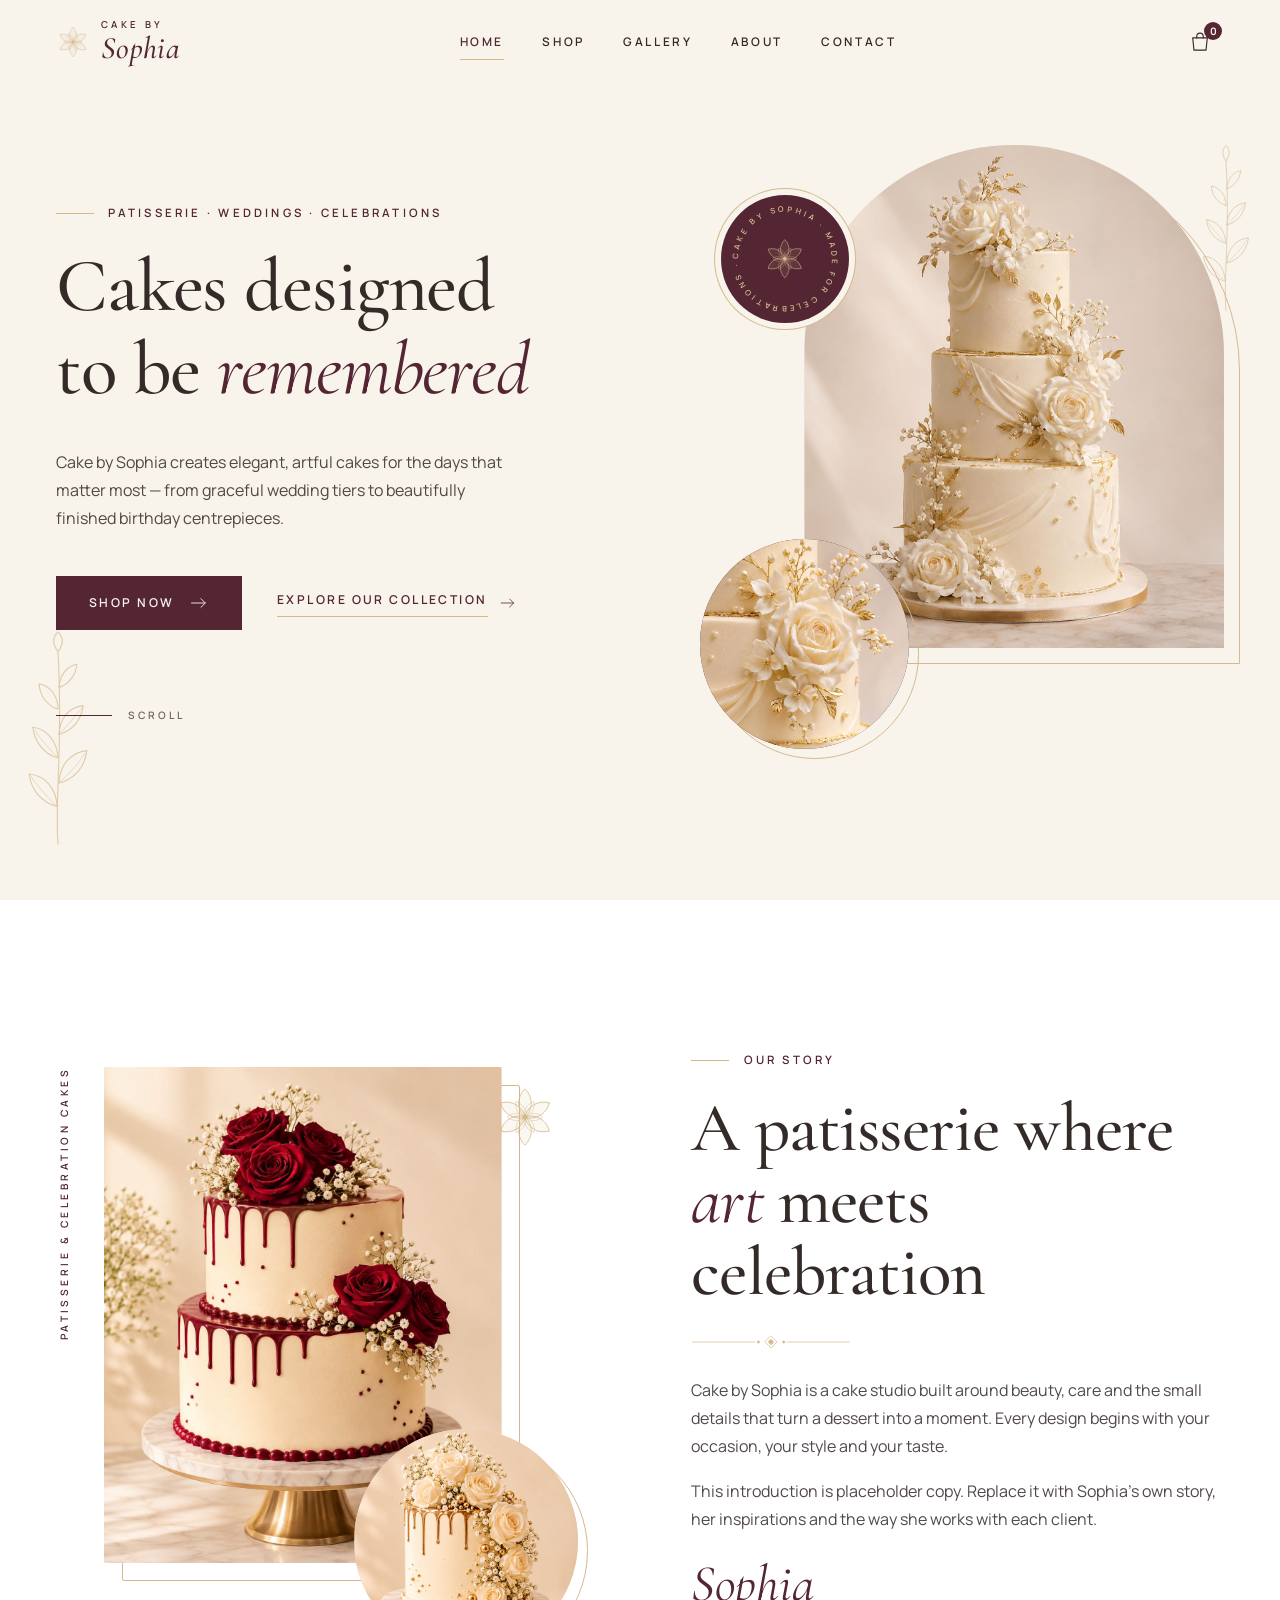
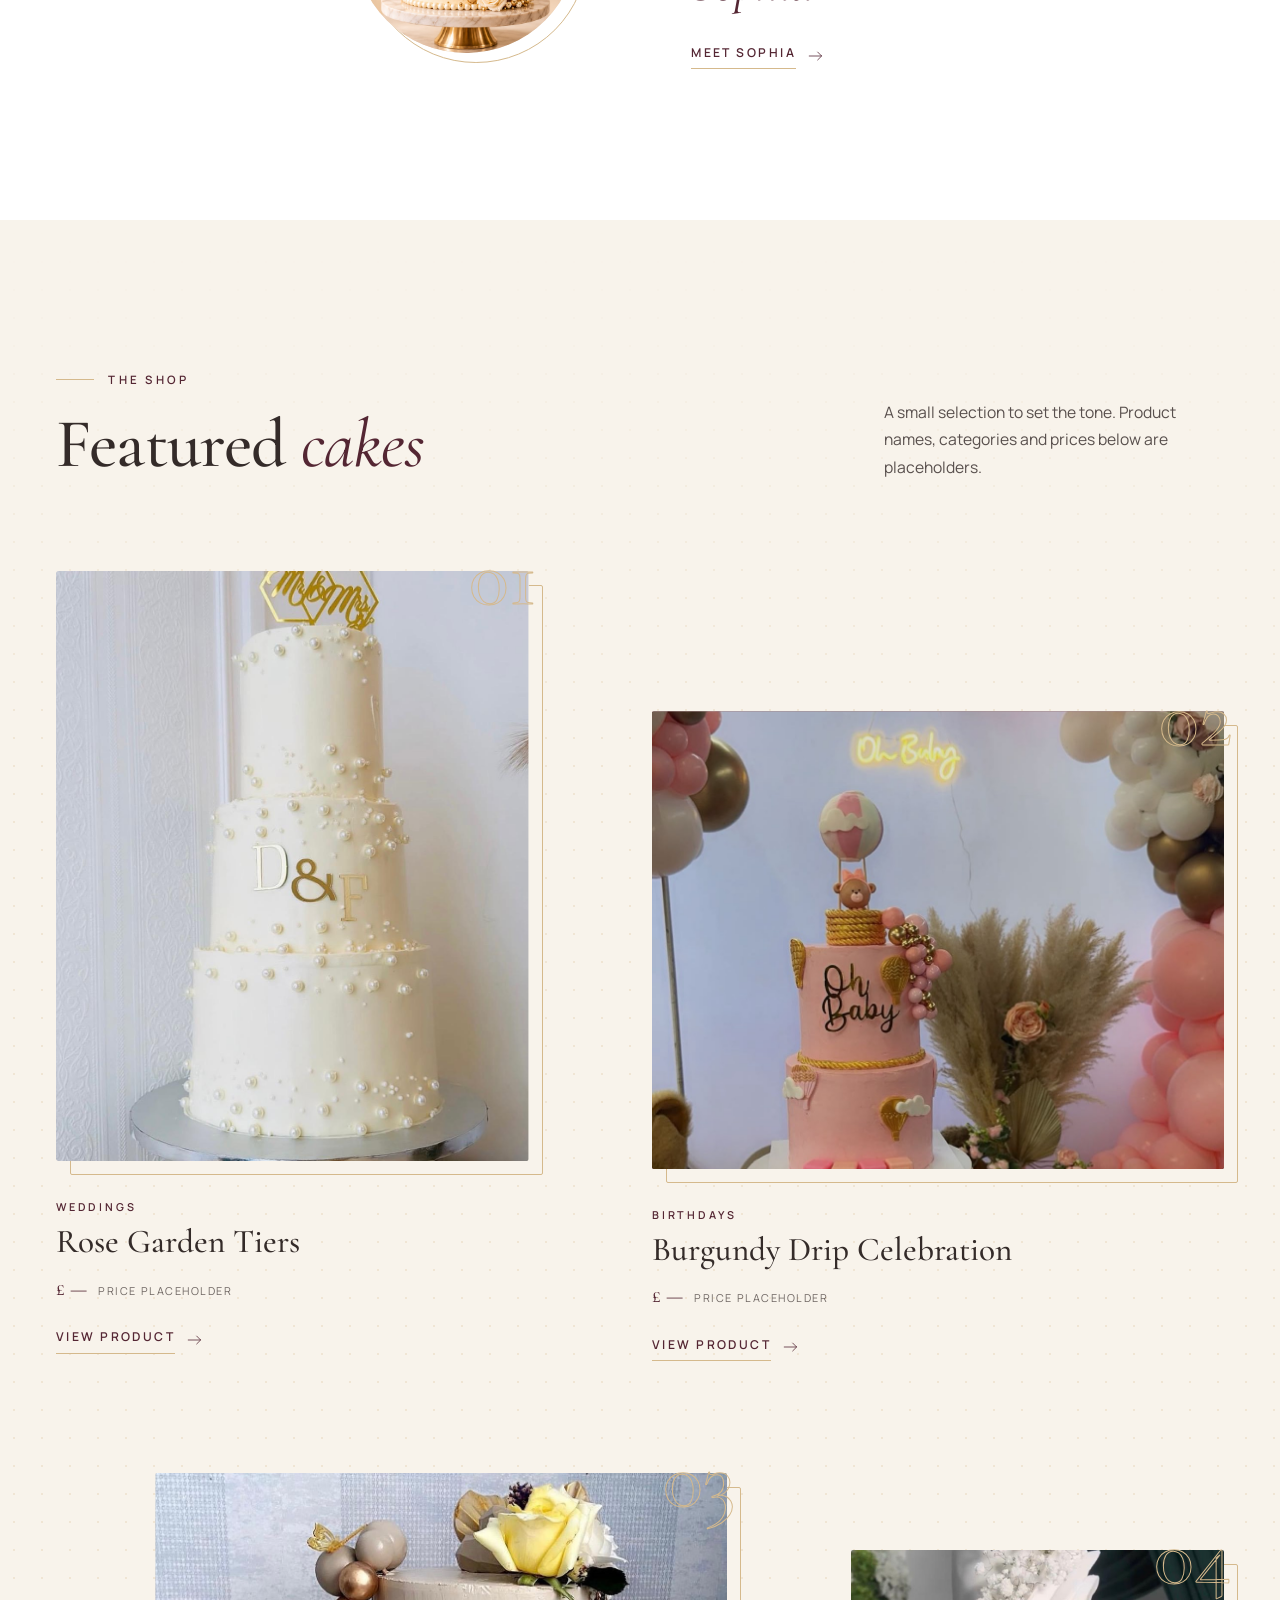
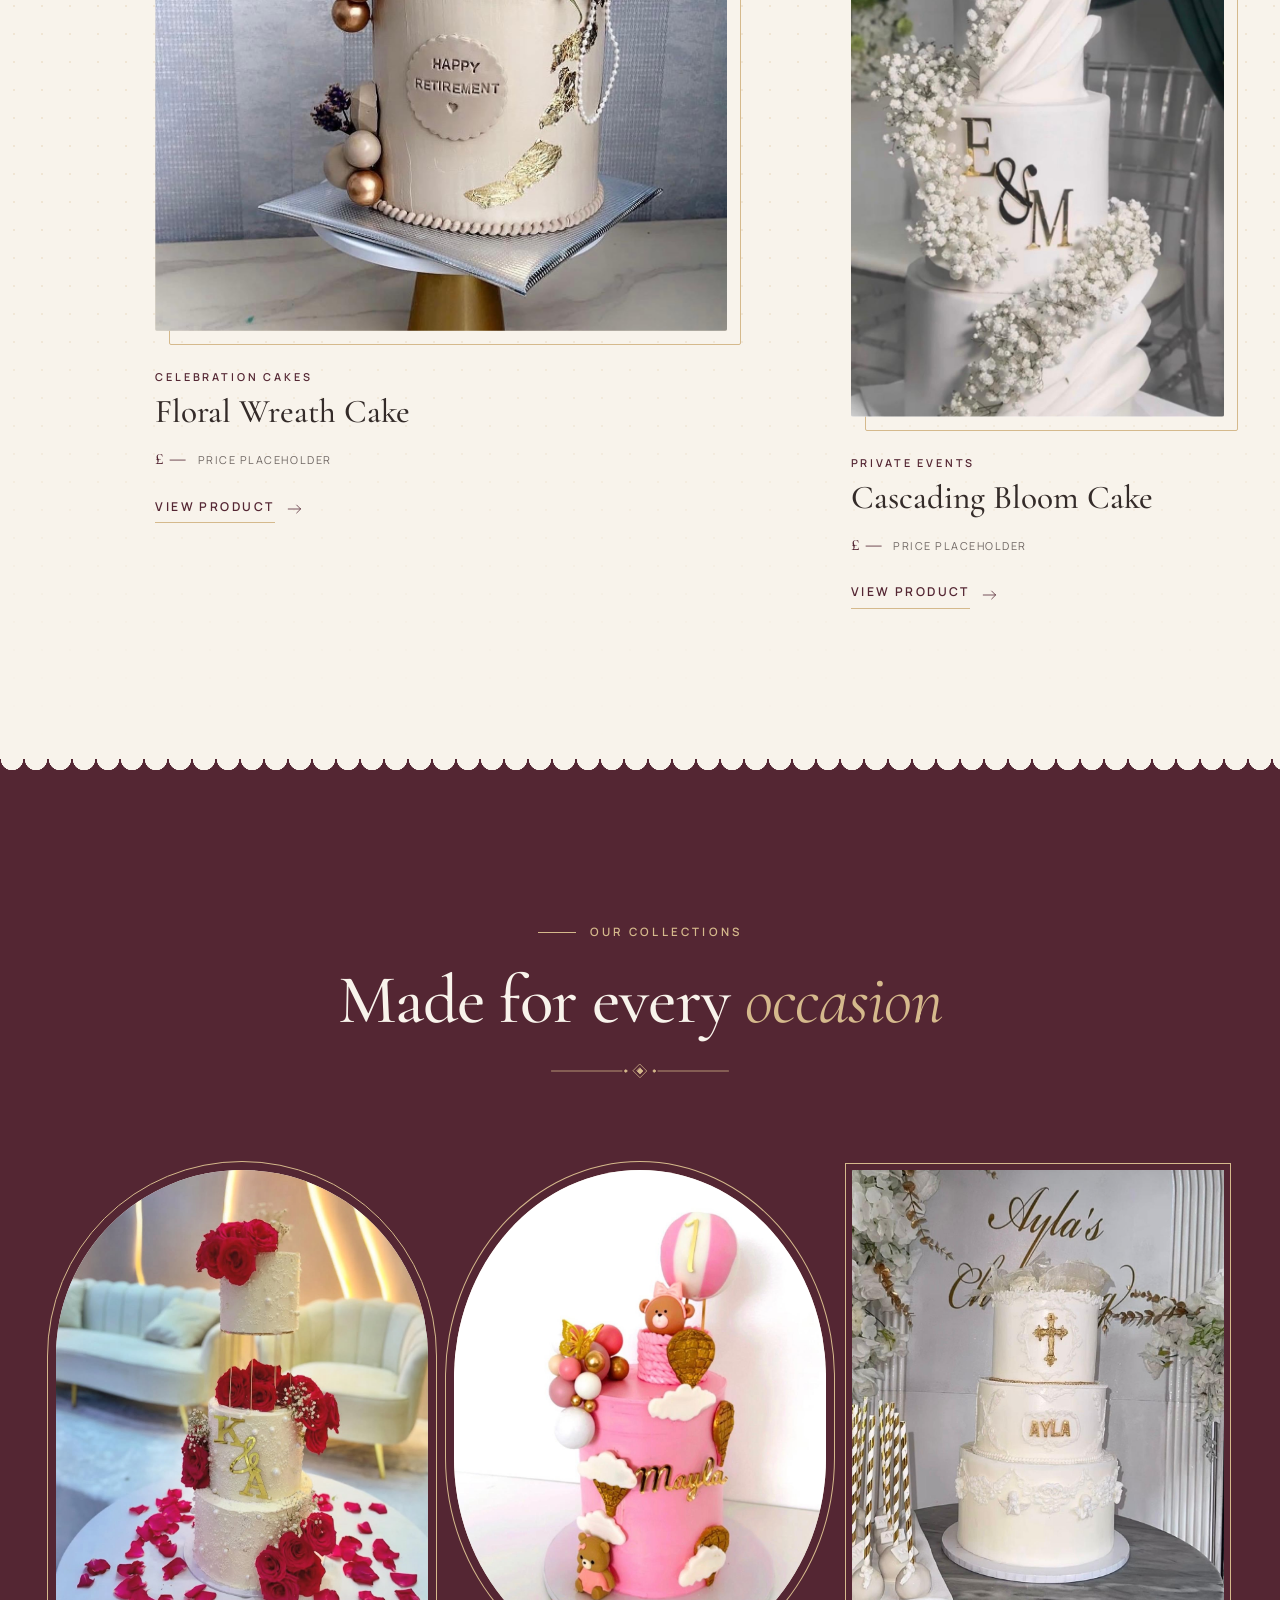
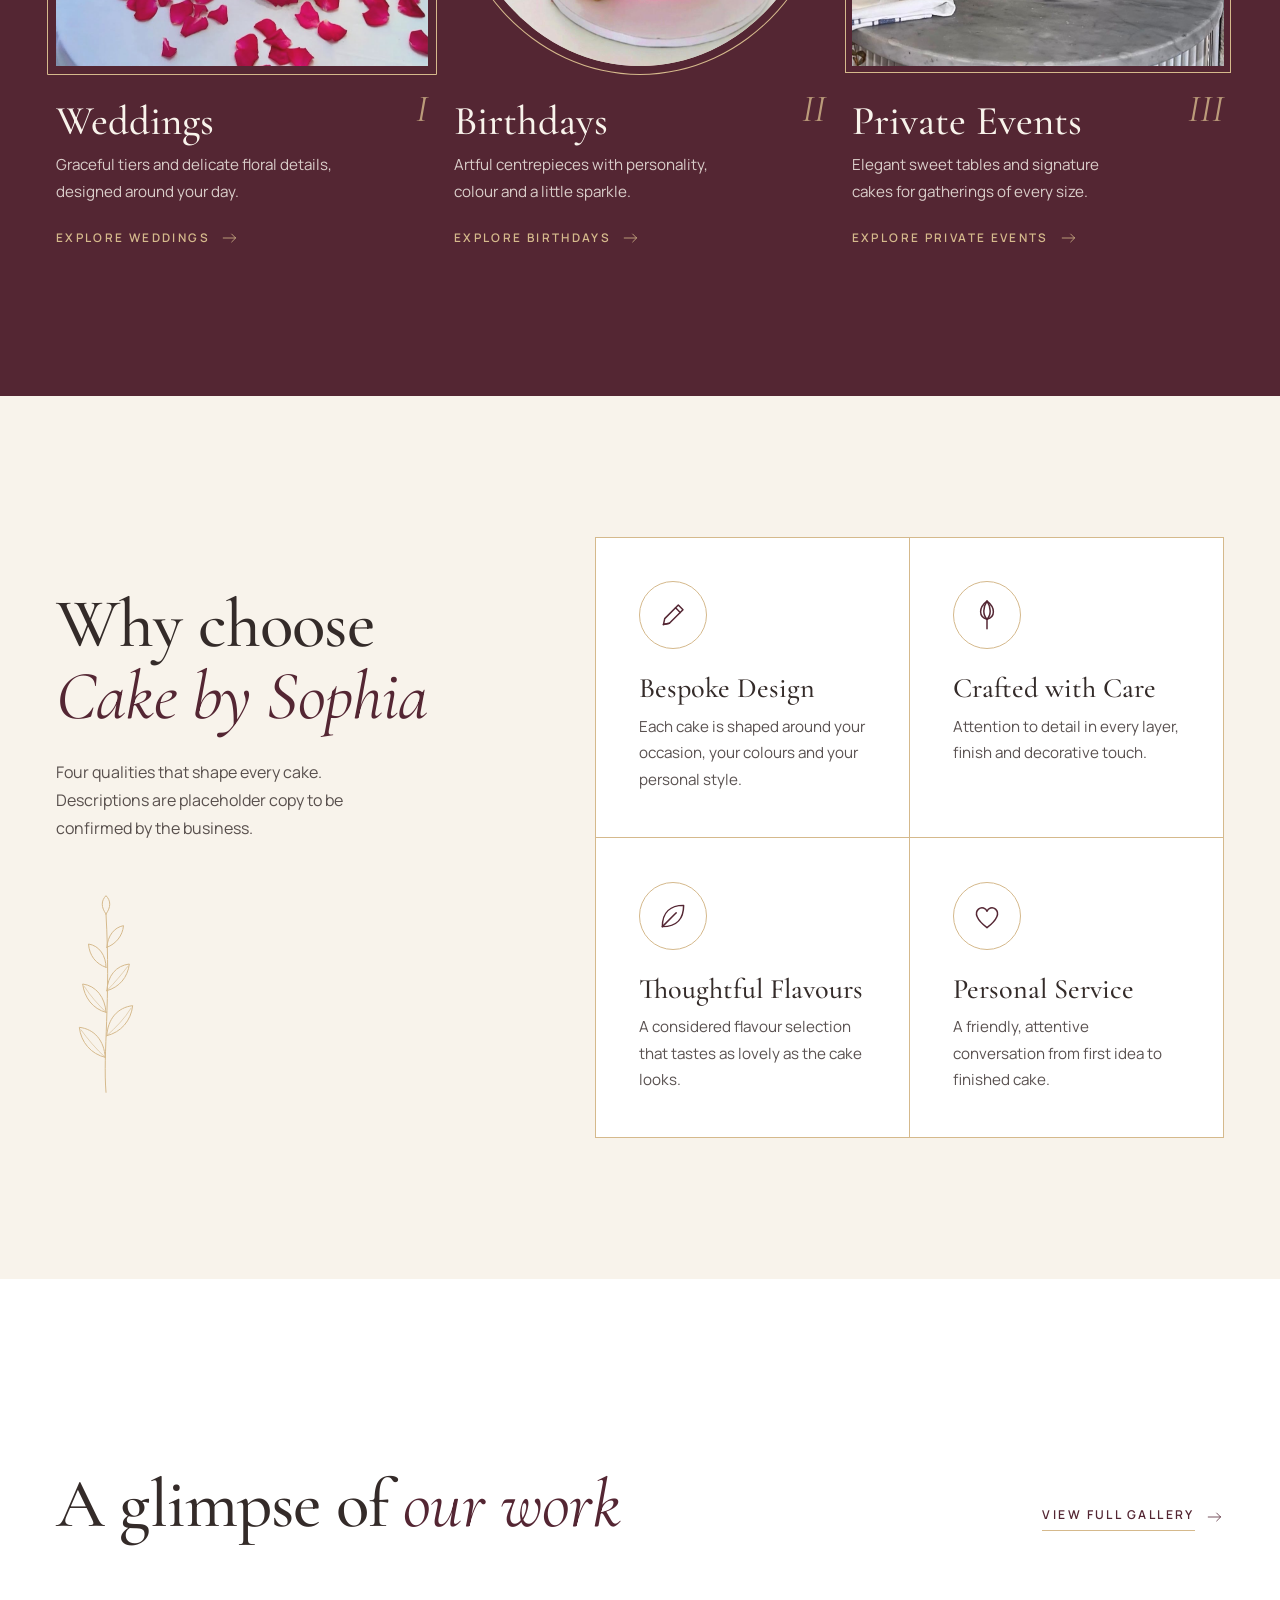
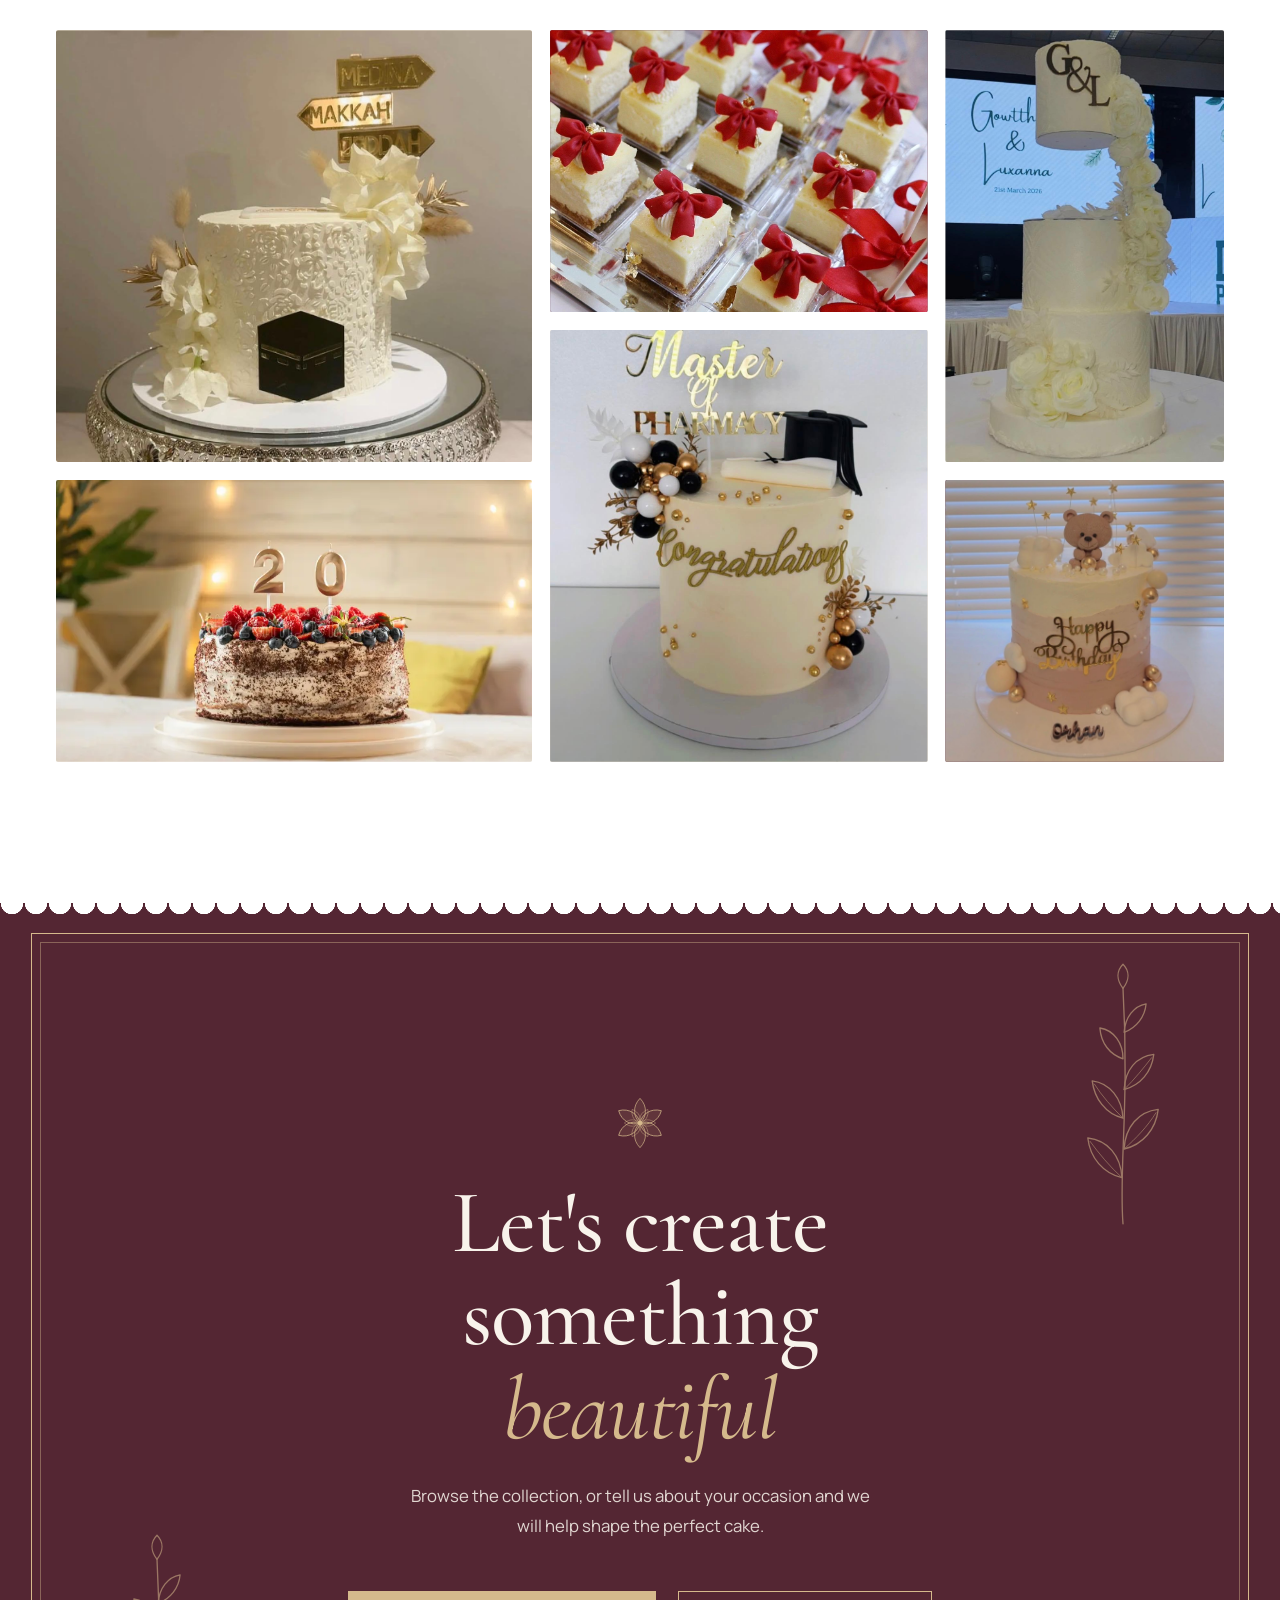
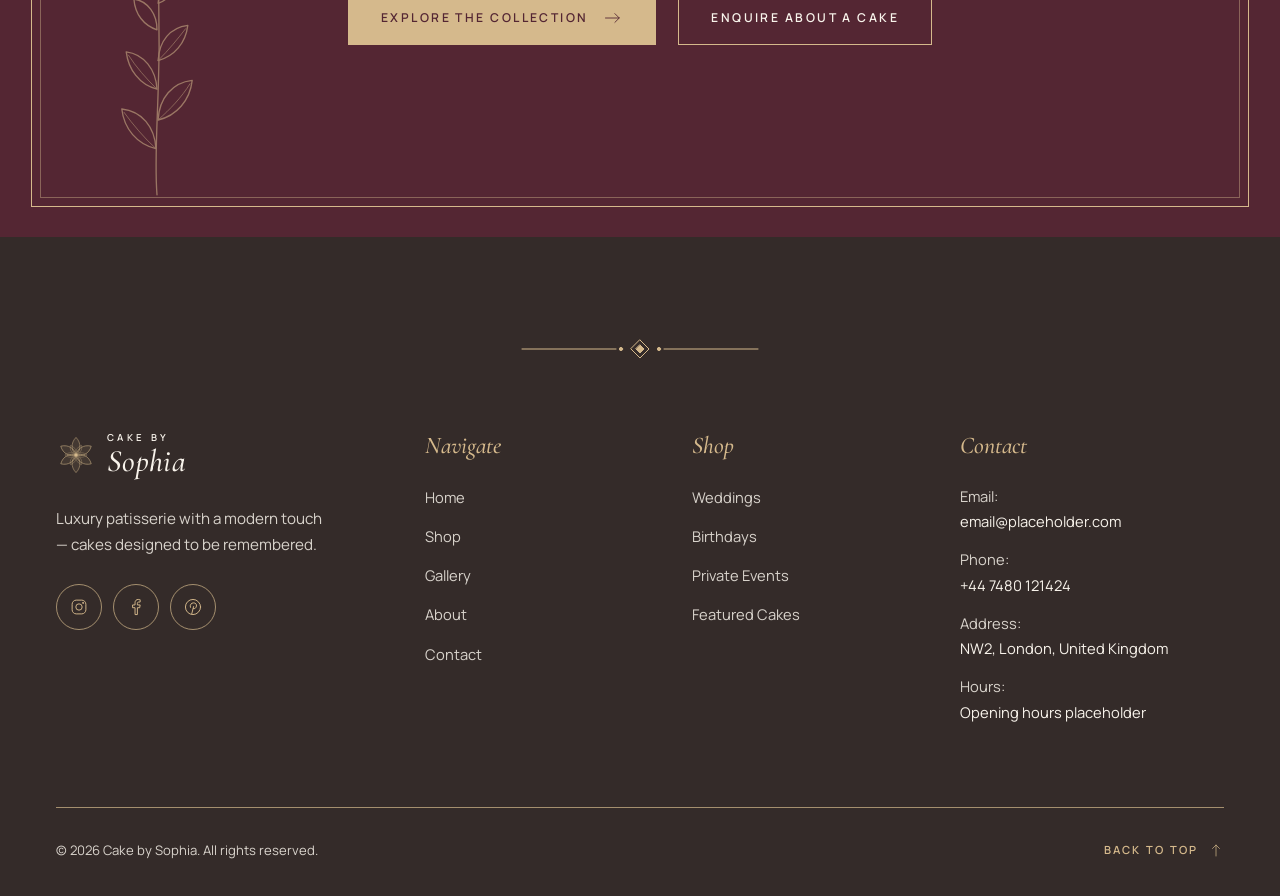
==== commit 5a2fc87e: "Images Problem Solved" ====
--- a/index.html
+++ b/index.html
@@ -22,7 +22,7 @@
       rel="stylesheet"
     />
 
-    <link rel="stylesheet" href="style..css" />
+    <link rel="stylesheet" href="style.css" />
     <script src="script.js" defer></script>
   </head>
 
@@ -700,13 +700,8 @@
               class="photo photo--arch hero__photo-main reveal reveal--image delay-2"
             >
               <div class="photo__media tone-champagne">
-                <img
-    src="images/hc-1.jpeg"
-    class="photo__img"
-    alt="Elegant wedding cake"
-    loading="lazy"
-  />
-                  <use href="#cake-tiered" />
+               <img src="images/hc-1.jpeg" class="photo__img" alt="Elegant wedding cake" loading="lazy" />
+                  
                
               </div>
             </figure>
@@ -722,7 +717,7 @@
     alt="Elegant wedding cake"
     loading="lazy"
   />
-                  <use href="#cake-closeup" />
+               
                 
               </div>
             </figure>
@@ -750,8 +745,7 @@
     alt="Elegant wedding cake"
     loading="lazy"
   />
-                  <use href="#cake-layer" />
-                </svg>
+                  
                
               </div>
             </figure>
@@ -766,8 +760,7 @@
     alt="Elegant wedding cake"
     loading="lazy"
   />
-                  <use href="#cake-tall" />
-                </svg>
+                  
               </div>
             </figure>
 
--- a/style.css
+++ b/style.css
@@ -0,0 +1,2383 @@
+/* ==========================================================================
+   CAKE BY SOPHIA — HOMEPAGE STYLES
+   --------------------------------------------------------------------------
+   Contents
+   01. Design tokens
+   02. Base + accessibility
+   03. Layout helpers + typography
+   04. Buttons + links
+   05. Decorative components (photo frames, ornaments, floating SVGs)
+   06. Navigation
+   07. Hero
+   08. Brand introduction
+   09. Featured cakes
+   10. Collections
+   11. Why choose us
+   12. Gallery
+   13. Call to action
+   14. Footer
+   15. Basket drawer + toast
+   16. Scroll reveal animations
+   17. Responsive
+   18. Reduced motion
+   ========================================================================== */
+
+/* ==========================================================================
+   01. DESIGN TOKENS
+   ========================================================================== */
+:root {
+  /* Official palette */
+  --ivory: #f8f3eb;
+  --burgundy: #542633;
+  --gold: #d5b98c;
+  --espresso: #342b29;
+  --white: #ffffff;
+
+  /* Tints made only from the palette above */
+  --gold-soft: color-mix(in srgb, var(--gold) 32%, var(--ivory));
+  --gold-line: color-mix(in srgb, var(--gold) 70%, transparent);
+  --burgundy-line: color-mix(in srgb, var(--burgundy) 18%, transparent);
+  --ivory-glass: color-mix(in srgb, var(--ivory) 88%, transparent);
+
+  /* Typography */
+  --font-heading:
+    "Cormorant Garamond", "Cormorant", Georgia, "Times New Roman", serif;
+  --font-body:
+    "Manrope", system-ui, -apple-system, "Segoe UI", Roboto, sans-serif;
+
+  /* Layout */
+  --container: 1240px;
+  --gutter: clamp(20px, 5vw, 56px);
+  --header-height: 84px;
+
+  /* Motion */
+  --ease: cubic-bezier(0.22, 0.8, 0.24, 1);
+}
+
+/* ==========================================================================
+   02. BASE + ACCESSIBILITY
+   ========================================================================== */
+*,
+*::before,
+*::after {
+  box-sizing: border-box;
+}
+
+html {
+  scroll-behavior: smooth;
+  scroll-padding-top: calc(var(--header-height) - 10px);
+  -webkit-text-size-adjust: 100%;
+}
+
+body {
+  margin: 0;
+  background: var(--ivory);
+  color: var(--espresso);
+  font-family: var(--font-body);
+  font-size: 1rem;
+  font-weight: 400;
+  line-height: 1.75;
+  overflow-x: hidden;
+  -webkit-font-smoothing: antialiased;
+  text-rendering: optimizeLegibility;
+}
+
+body.is-locked {
+  overflow: hidden;
+}
+
+h1,
+h2,
+h3,
+h4,
+p,
+ul,
+figure {
+  margin: 0;
+}
+
+ul {
+  padding: 0;
+  list-style: none;
+}
+
+img,
+svg {
+  display: block;
+  max-width: 100%;
+}
+
+a {
+  color: inherit;
+  text-decoration: none;
+}
+
+button {
+  font: inherit;
+  color: inherit;
+  cursor: pointer;
+}
+
+::selection {
+  background: var(--gold);
+  color: var(--burgundy);
+}
+
+:focus-visible {
+  outline: 2px solid var(--burgundy);
+  outline-offset: 4px;
+}
+
+.section--burgundy :focus-visible,
+.site-footer :focus-visible,
+.site-nav :focus-visible {
+  outline-color: var(--gold);
+}
+
+/* Hidden sprite that holds reusable SVG symbols */
+.sprite {
+  position: absolute;
+  width: 0;
+  height: 0;
+  overflow: hidden;
+}
+
+.skip-link {
+  position: fixed;
+  top: 12px;
+  left: 12px;
+  z-index: 200;
+  padding: 0.8rem 1.2rem;
+  background: var(--burgundy);
+  color: var(--ivory);
+  font-size: 0.85rem;
+  transform: translateY(-200%);
+  transition: transform 0.3s var(--ease);
+}
+
+.skip-link:focus {
+  transform: translateY(0);
+}
+
+/* ==========================================================================
+   03. LAYOUT HELPERS + TYPOGRAPHY
+   ========================================================================== */
+.container {
+  position: relative;
+  z-index: 2;
+  width: 100%;
+  max-width: calc(var(--container) + var(--gutter) * 2);
+  margin-inline: auto;
+  padding-inline: var(--gutter);
+}
+
+.section {
+  position: relative;
+  padding-block: clamp(84px, 11vw, 160px);
+  overflow: hidden;
+}
+
+.section--white {
+  background: var(--white);
+}
+
+.section--burgundy {
+  background: var(--burgundy);
+  color: var(--ivory);
+}
+
+/* Small uppercase label with a champagne rule */
+.eyebrow {
+  display: inline-flex;
+  align-items: center;
+  gap: 0.9rem;
+  margin-bottom: 1.4rem;
+  color: var(--burgundy);
+  font-size: 0.72rem;
+  font-weight: 600;
+  letter-spacing: 0.28em;
+  text-transform: uppercase;
+}
+
+.eyebrow::before {
+  content: "";
+  width: 38px;
+  height: 1px;
+  background: var(--gold);
+}
+
+.eyebrow--gold {
+  color: var(--gold);
+}
+
+/* Large editorial heading */
+.display {
+  font-family: var(--font-heading);
+  font-size: clamp(2.6rem, 5.4vw, 4.9rem);
+  font-weight: 500;
+  line-height: 1.04;
+  letter-spacing: -0.012em;
+  color: var(--espresso);
+}
+
+.display em {
+  font-style: italic;
+  font-weight: 400;
+  color: var(--burgundy);
+}
+
+.display--light {
+  color: var(--ivory);
+}
+
+.display--light em {
+  color: var(--gold);
+}
+
+.display--xl {
+  font-size: clamp(2.9rem, 7vw, 6rem);
+}
+
+.section-head {
+  margin-bottom: clamp(48px, 7vw, 96px);
+}
+
+.section-head--split {
+  display: flex;
+  align-items: flex-end;
+  justify-content: space-between;
+  gap: 2rem 4rem;
+}
+
+.section-head--split .eyebrow {
+  margin-bottom: 1.2rem;
+}
+
+.section-head__text {
+  max-width: 34ch;
+  font-size: 0.98rem;
+  color: color-mix(in srgb, var(--espresso) 82%, transparent);
+}
+
+.section-head--center {
+  text-align: center;
+}
+
+.section-head--center .eyebrow {
+  justify-content: center;
+}
+
+.ornament {
+  color: var(--gold);
+  margin-block: 1.6rem;
+}
+
+.section-head--center .ornament {
+  margin-inline: auto;
+  margin-bottom: 0;
+}
+
+/* ==========================================================================
+   04. BUTTONS + LINKS
+   ========================================================================== */
+.btn {
+  position: relative;
+  isolation: isolate;
+  display: inline-flex;
+  align-items: center;
+  justify-content: center;
+  gap: 0.9rem;
+  min-height: 54px;
+  padding: 1rem 2rem;
+  border: 1px solid var(--burgundy);
+  overflow: hidden;
+  font-size: 0.76rem;
+  font-weight: 600;
+  letter-spacing: 0.2em;
+  text-transform: uppercase;
+  line-height: 1.2;
+  text-align: center;
+  transition:
+    color 0.5s var(--ease),
+    border-color 0.5s var(--ease);
+}
+
+/* Colour that sweeps in from the left on hover */
+.btn::before {
+  content: "";
+  position: absolute;
+  inset: 0;
+  z-index: -1;
+  background: var(--gold);
+  transform: scaleX(0);
+  transform-origin: left center;
+  transition: transform 0.6s var(--ease);
+}
+
+.btn:hover::before,
+.btn:focus-visible::before {
+  transform: scaleX(1);
+}
+
+.btn__icon {
+  transition: transform 0.5s var(--ease);
+}
+
+.btn:hover .btn__icon,
+.btn:focus-visible .btn__icon {
+  transform: translateX(6px);
+}
+
+.btn--primary {
+  background: var(--burgundy);
+  color: var(--ivory);
+}
+
+.btn--primary:hover,
+.btn--primary:focus-visible {
+  color: var(--burgundy);
+  border-color: var(--gold);
+}
+
+.btn--gold {
+  background: var(--gold);
+  border-color: var(--gold);
+  color: var(--burgundy);
+}
+
+.btn--gold::before {
+  background: var(--ivory);
+}
+
+.btn--gold:hover,
+.btn--gold:focus-visible {
+  border-color: var(--ivory);
+}
+
+.btn--outline-light {
+  border-color: var(--gold);
+  color: var(--ivory);
+}
+
+.btn--outline-light::before {
+  background: var(--ivory);
+}
+
+.btn--outline-light:hover,
+.btn--outline-light:focus-visible {
+  color: var(--burgundy);
+  border-color: var(--ivory);
+}
+
+/* Text link with an animated underline and arrow */
+.link-arrow {
+  display: inline-flex;
+  align-items: center;
+  gap: 0.7rem;
+  padding-block: 0.6rem;
+  color: var(--burgundy);
+  font-size: 0.76rem;
+  font-weight: 600;
+  letter-spacing: 0.2em;
+  text-transform: uppercase;
+}
+
+.link-arrow span {
+  background: linear-gradient(var(--gold), var(--gold)) left bottom / 100% 1px
+    no-repeat;
+  padding-bottom: 6px;
+  transition: background-size 0.5s var(--ease);
+}
+
+.link-arrow:hover span,
+.link-arrow:focus-visible span {
+  background-size: 0% 1px;
+  background-position: right bottom;
+}
+
+.link-arrow svg {
+  transition: transform 0.5s var(--ease);
+}
+
+.link-arrow:hover svg,
+.link-arrow:focus-visible svg {
+  transform: translateX(6px);
+}
+
+.icon-btn {
+  display: inline-grid;
+  place-items: center;
+  width: 48px;
+  height: 48px;
+  padding: 0;
+  border: 0;
+  background: transparent;
+  transition: color 0.3s var(--ease);
+}
+
+.icon-btn:hover {
+  color: var(--burgundy);
+}
+
+/* ==========================================================================
+   05. DECORATIVE COMPONENTS
+   ========================================================================== */
+
+/* ---- Placeholder cake illustration styles (used inside the SVG sprite) ---- */
+.c-cake {
+  fill: var(--white);
+  stroke: var(--burgundy);
+  stroke-width: 1.5;
+}
+
+.c-burg {
+  fill: var(--burgundy);
+}
+
+.c-gold {
+  fill: var(--gold);
+}
+
+.c-gold-line {
+  fill: none;
+  stroke: var(--gold);
+  stroke-width: 2.5;
+  stroke-linecap: round;
+}
+
+.c-thin {
+  stroke-width: 1.2;
+}
+
+/* A row of "pearls": round-capped zero-length dashes */
+.c-pearl {
+  fill: none;
+  stroke: var(--gold);
+  stroke-width: 5;
+  stroke-linecap: round;
+  stroke-dasharray: 0 10;
+}
+
+.c-line {
+  fill: none;
+  stroke: var(--burgundy);
+  stroke-width: 1.5;
+  stroke-linecap: round;
+}
+
+.c-faint {
+  opacity: 0.3;
+}
+
+.c-ring {
+  fill: none;
+  stroke: var(--gold);
+  stroke-width: 1.5;
+}
+
+.c-flower {
+  color: var(--burgundy);
+}
+
+/* ---- Photo frames ---- */
+.photo {
+  --frame-radius: 2px;
+  --frame-shift: 14px;
+  position: relative;
+}
+
+/* Champagne-gold ornamental outline, offset behind the image */
+.photo::before {
+  content: "";
+  position: absolute;
+  inset: 0;
+  z-index: 0;
+  border: 1px solid var(--gold);
+  border-radius: var(--frame-radius);
+  transform: translate(var(--frame-shift), var(--frame-shift));
+  transition:
+    transform 0.8s var(--ease),
+    opacity 1s var(--ease);
+}
+
+.photo:hover::before {
+  transform: translate(
+    calc(var(--frame-shift) * 0.4),
+    calc(var(--frame-shift) * 0.4)
+  );
+}
+
+.photo__media,
+.tile__media,
+.collection__media {
+  position: relative;
+  z-index: 1;
+  width: 100%;
+  height: 100%;
+  overflow: hidden;
+  border-radius: var(--frame-radius);
+  isolation: isolate;
+}
+
+/* Soft halo ring + fine lattice behind each cake illustration */
+.photo__media::before,
+.tile__media::before,
+.collection__media::before {
+  content: "";
+  position: absolute;
+  inset: 0;
+  z-index: 0;
+  background:
+    radial-gradient(
+      circle at 50% 52%,
+      transparent 0 40%,
+      var(--gold-line) 40.3% 40.8%,
+      transparent 41.1%
+    ),
+    radial-gradient(
+      circle at 50% 52%,
+      transparent 0 46%,
+      var(--gold-line) 46.2% 46.5%,
+      transparent 46.8%
+    );
+  opacity: 0.8;
+}
+
+.photo__art {
+  position: relative;
+  z-index: 1;
+  width: 100%;
+  height: 100%;
+  transition: transform 1.2s var(--ease);
+}
+
+.photo:hover .photo__art,
+.tile:hover .photo__art,
+.collection:hover .photo__art {
+  transform: scale(1.06);
+}
+
+/* Use this class on a real <img> when replacing the placeholder SVG */
+.photo__img {
+  position: relative;
+  z-index: 1;
+  display: block;
+  width: 100%;
+  height: 100%;
+  object-fit: cover;
+  transition: transform 1.2s var(--ease);
+}
+
+.photo:hover .photo__img,
+.tile:hover .photo__img {
+  transform: scale(1.06);
+}
+
+/* Label that clearly marks placeholder imagery */
+.photo__tag {
+  position: absolute;
+  left: 10px;
+  bottom: 10px;
+  z-index: 3;
+  padding: 4px 9px;
+  background: var(--ivory-glass);
+  color: var(--espresso);
+  font-size: 0.58rem;
+  font-weight: 600;
+  letter-spacing: 0.16em;
+  text-transform: uppercase;
+  line-height: 1.5;
+}
+
+/* Photo shapes */
+.photo--rect {
+  aspect-ratio: 4 / 5;
+}
+
+.photo--wide {
+  aspect-ratio: 5 / 4;
+}
+
+.photo--arch {
+  --frame-radius: 999px 999px 0 0;
+  --frame-shift: 16px;
+  aspect-ratio: 5 / 6;
+}
+
+.photo--round {
+  --frame-radius: 50%;
+  --frame-shift: 10px;
+  aspect-ratio: 1;
+}
+
+.photo--round .photo__tag {
+  left: 50%;
+  bottom: 14%;
+  transform: translateX(-50%);
+  white-space: nowrap;
+}
+
+/* Background tones for placeholder art */
+.tone-ivory {
+  background: var(--ivory);
+}
+.tone-white {
+  background: var(--white);
+}
+.tone-champagne {
+  background: var(--gold-soft);
+}
+.tone-burgundy {
+  background: var(--burgundy);
+}
+
+/* ---- Floating decorative SVGs ---- */
+/* .deco is moved by JavaScript (parallax); .float inside it bobs gently via CSS */
+.deco {
+  position: absolute;
+  z-index: 1;
+  color: var(--gold);
+  pointer-events: none;
+  will-change: transform;
+}
+
+.float {
+  animation: float 9s ease-in-out infinite;
+}
+
+.float--slow {
+  animation-duration: 13s;
+  animation-delay: -4s;
+}
+
+@keyframes float {
+  0%,
+  100% {
+    transform: translateY(0) rotate(0deg);
+  }
+  50% {
+    transform: translateY(-14px) rotate(2.5deg);
+  }
+}
+
+/* ==========================================================================
+   06. NAVIGATION
+   ========================================================================== */
+.site-header {
+  position: fixed;
+  top: 0;
+  left: 0;
+  right: 0;
+  z-index: 100;
+  height: var(--header-height);
+  transition: transform 0.6s var(--ease);
+}
+
+/* The frosted background lives on a pseudo-element: backdrop-filter on the header
+   itself would trap the fixed full-screen mobile menu inside the header. */
+.site-header::before {
+  content: "";
+  position: absolute;
+  inset: 0;
+  background: color-mix(in srgb, var(--ivory) 92%, transparent);
+  -webkit-backdrop-filter: blur(14px);
+  backdrop-filter: blur(14px);
+  box-shadow: 0 1px 0 var(--gold-line);
+  opacity: 0;
+  transition: opacity 0.4s var(--ease);
+}
+
+.site-header.is-scrolled::before {
+  opacity: 1;
+}
+
+.site-header.is-hidden {
+  transform: translateY(-100%);
+}
+
+.site-header__inner {
+  position: relative;
+  z-index: 1;
+  display: flex;
+  align-items: center;
+  justify-content: space-between;
+  gap: 2rem;
+  height: 100%;
+  max-width: calc(var(--container) + var(--gutter) * 2);
+  margin-inline: auto;
+  padding-inline: var(--gutter);
+}
+
+/* Wordmark */
+.wordmark {
+  position: relative;
+  z-index: 3;
+  display: inline-flex;
+  align-items: center;
+  gap: 0.7rem;
+  color: var(--burgundy);
+  transition: color 0.4s var(--ease);
+}
+
+.wordmark__mark {
+  color: var(--gold);
+  transition: transform 1s var(--ease);
+}
+
+.wordmark:hover .wordmark__mark {
+  transform: rotate(60deg);
+}
+
+.wordmark__text {
+  display: flex;
+  flex-direction: column;
+  line-height: 1;
+}
+
+.wordmark__by {
+  margin-bottom: 3px;
+  font-size: 0.6rem;
+  font-weight: 600;
+  letter-spacing: 0.34em;
+  text-transform: uppercase;
+}
+
+.wordmark__name {
+  font-family: var(--font-heading);
+  font-size: 1.95rem;
+  font-weight: 500;
+  font-style: italic;
+  letter-spacing: 0.01em;
+}
+
+.wordmark--light {
+  color: var(--ivory);
+}
+
+/* Desktop navigation */
+.site-nav__list {
+  display: flex;
+  align-items: center;
+  gap: clamp(1.4rem, 3vw, 3rem);
+}
+
+.site-nav__link {
+  position: relative;
+  display: inline-block;
+  padding: 0.7rem 0;
+  font-size: 0.74rem;
+  font-weight: 600;
+  letter-spacing: 0.22em;
+  text-transform: uppercase;
+  transition: color 0.3s var(--ease);
+}
+
+.site-nav__link::after {
+  content: "";
+  position: absolute;
+  left: 0;
+  right: 0;
+  bottom: 0.25rem;
+  height: 1px;
+  background: var(--gold);
+  transform: scaleX(0);
+  transform-origin: center;
+  transition: transform 0.5s var(--ease);
+}
+
+.site-nav__link:hover::after,
+.site-nav__link:focus-visible::after,
+.site-nav__link.is-current::after {
+  transform: scaleX(1);
+}
+
+.site-nav__link.is-current {
+  color: var(--burgundy);
+}
+
+.site-nav__note {
+  display: none;
+}
+
+.site-header__actions {
+  position: relative;
+  z-index: 3;
+  display: flex;
+  align-items: center;
+  gap: 0.4rem;
+}
+
+/* Basket button */
+.cart-btn {
+  position: relative;
+}
+
+.cart-btn__count {
+  position: absolute;
+  top: 4px;
+  right: 2px;
+  display: grid;
+  place-items: center;
+  min-width: 18px;
+  height: 18px;
+  padding: 0 4px;
+  border-radius: 9px;
+  background: var(--burgundy);
+  color: var(--ivory);
+  font-size: 0.64rem;
+  font-weight: 700;
+  line-height: 1;
+}
+
+/* Burger button (mobile only) */
+.burger {
+  display: none;
+  position: relative;
+  width: 48px;
+  height: 48px;
+  padding: 0;
+  border: 0;
+  background: transparent;
+}
+
+.burger__line {
+  position: absolute;
+  left: 11px;
+  right: 11px;
+  height: 1.5px;
+  background: currentColor;
+  transition:
+    transform 0.5s var(--ease),
+    top 0.5s var(--ease);
+}
+
+.burger__line:nth-child(1) {
+  top: 19px;
+}
+.burger__line:nth-child(2) {
+  top: 28px;
+}
+
+.burger[aria-expanded="true"] .burger__line:nth-child(1) {
+  top: 23.5px;
+  transform: rotate(45deg);
+}
+
+.burger[aria-expanded="true"] .burger__line:nth-child(2) {
+  top: 23.5px;
+  transform: rotate(-45deg);
+}
+
+/* When the mobile menu is open the header sits on burgundy */
+.site-header.is-menu-open::before {
+  opacity: 0;
+}
+
+.site-header.is-menu-open .wordmark,
+.site-header.is-menu-open .icon-btn,
+.site-header.is-menu-open .burger {
+  color: var(--ivory);
+}
+
+.site-header.is-menu-open .cart-btn__count {
+  background: var(--gold);
+  color: var(--burgundy);
+}
+
+/* ==========================================================================
+   07. HERO
+   ========================================================================== */
+.hero {
+  position: relative;
+  min-height: 100vh;
+  min-height: 100svh;
+  display: flex;
+  align-items: center;
+  padding: calc(var(--header-height) + 24px) 0 clamp(56px, 7vw, 96px);
+  overflow: hidden;
+}
+
+/* Fine diamond lattice that fades towards the edges */
+.hero__pattern {
+  position: absolute;
+  inset: 0;
+  z-index: 0;
+  background-image:
+    linear-gradient(45deg, var(--gold-line) 1px, transparent 1px),
+    linear-gradient(-45deg, var(--gold-line) 1px, transparent 1px);
+  background-size: 56px 56px;
+  opacity: 0.35;
+  -webkit-mask-image: radial-gradient(
+    ellipse at 75% 45%,
+    #000 0%,
+    transparent 65%
+  );
+  mask-image: radial-gradient(ellipse at 75% 45%, #000 0%, transparent 65%);
+}
+
+.hero__grid {
+  display: grid;
+  grid-template-columns: minmax(0, 1.05fr) minmax(0, 0.95fr);
+  align-items: center;
+  gap: clamp(32px, 5vw, 80px);
+}
+
+.hero__content {
+  position: relative;
+  z-index: 3;
+}
+
+.hero__eyebrow {
+  opacity: 0;
+  animation: fade-up 1s var(--ease) 0.1s forwards;
+}
+
+.hero__title {
+  font-family: var(--font-heading);
+  font-size: clamp(3rem, 5.9vw, 5.8rem);
+  font-weight: 500;
+  line-height: 0.98;
+  letter-spacing: -0.015em;
+  color: var(--espresso);
+}
+
+/* Each line is masked so the text rises out of it */
+.hero__title .line {
+  display: block;
+  overflow: hidden;
+  padding: 0.04em 0.12em 0.12em 0;
+  margin-bottom: -0.04em;
+}
+
+.hero__title .line > span {
+  display: inline-block;
+  transform: translateY(115%);
+  animation: line-rise 1.3s var(--ease) forwards;
+}
+
+.hero__title .line--1 > span {
+  animation-delay: 0.25s;
+}
+.hero__title .line--2 > span {
+  animation-delay: 0.42s;
+}
+
+.hero__title em {
+  font-style: italic;
+  font-weight: 400;
+  color: var(--burgundy);
+}
+
+.hero__lead {
+  max-width: 46ch;
+  margin-top: clamp(24px, 3vw, 36px);
+  font-size: clamp(1rem, 1.2vw, 1.12rem);
+  color: color-mix(in srgb, var(--espresso) 86%, transparent);
+  opacity: 0;
+  animation: fade-up 1.1s var(--ease) 0.75s forwards;
+}
+
+.hero__actions {
+  display: flex;
+  flex-wrap: wrap;
+  align-items: center;
+  gap: 1.2rem 2.2rem;
+  margin-top: clamp(28px, 3.6vw, 44px);
+  opacity: 0;
+  animation: fade-up 1.1s var(--ease) 0.95s forwards;
+}
+
+.hero__scroll {
+  display: inline-flex;
+  align-items: center;
+  gap: 1rem;
+  margin-top: clamp(40px, 6vw, 84px);
+  font-size: 0.64rem;
+  font-weight: 600;
+  letter-spacing: 0.3em;
+  text-transform: uppercase;
+  color: color-mix(in srgb, var(--espresso) 70%, transparent);
+  opacity: 0;
+  animation: fade-up 1.1s var(--ease) 1.2s forwards;
+}
+
+.hero__scroll-line {
+  position: relative;
+  width: 56px;
+  height: 1px;
+  overflow: hidden;
+  background: var(--gold-line);
+}
+
+.hero__scroll-line::after {
+  content: "";
+  position: absolute;
+  inset: 0;
+  background: var(--burgundy);
+  animation: scroll-line 2.6s var(--ease) infinite;
+}
+
+@keyframes scroll-line {
+  0% {
+    transform: translateX(-100%);
+  }
+  60%,
+  100% {
+    transform: translateX(100%);
+  }
+}
+
+@keyframes line-rise {
+  to {
+    transform: translateY(0);
+  }
+}
+
+@keyframes fade-up {
+  from {
+    opacity: 0;
+    transform: translateY(22px);
+  }
+  to {
+    opacity: 1;
+    transform: translateY(0);
+  }
+}
+
+/* Hero visual composition */
+.hero__visual {
+  position: relative;
+  width: 100%;
+  max-width: 560px;
+  margin-left: auto;
+  aspect-ratio: 5 / 6;
+}
+
+.hero__photo-main {
+  position: absolute;
+  top: 0;
+  right: 0;
+  width: 80%;
+  z-index: 2;
+}
+
+.hero__photo-small {
+  position: absolute;
+  left: 0;
+  bottom: 4%;
+  width: 40%;
+  z-index: 3;
+}
+
+/* Keep the placeholder label clear of the small overlapping circle */
+.hero__photo-main .photo__tag {
+  left: auto;
+  right: 10px;
+}
+
+/* Rotating text badge */
+.badge {
+  position: absolute;
+  top: 8%;
+  left: 4%;
+  z-index: 4;
+  display: grid;
+  place-items: center;
+  width: clamp(96px, 11vw, 128px);
+  aspect-ratio: 1;
+  border-radius: 50%;
+  background: var(--burgundy);
+  color: var(--gold);
+  box-shadow:
+    0 0 0 6px var(--ivory),
+    0 0 0 7px var(--gold);
+}
+
+.badge__ring {
+  position: absolute;
+  inset: 0;
+  width: 100%;
+  height: 100%;
+  animation: spin 32s linear infinite;
+}
+
+.badge__text {
+  fill: var(--gold);
+  font-family: var(--font-body);
+  font-size: 7.2px;
+  font-weight: 600;
+  letter-spacing: 0.12em;
+}
+
+.badge__flower {
+  position: relative;
+  width: 34%;
+  height: 34%;
+}
+
+@keyframes spin {
+  to {
+    transform: rotate(360deg);
+  }
+}
+
+/* Positions for floating botanicals in the hero */
+.deco--hero-left {
+  left: clamp(-10px, 1vw, 20px);
+  bottom: 6%;
+  opacity: 0.7;
+}
+
+.deco--hero-right {
+  right: clamp(-10px, 1.5vw, 24px);
+  top: 16%;
+  opacity: 0.7;
+}
+
+/* ==========================================================================
+   08. BRAND INTRODUCTION
+   ========================================================================== */
+.intro__grid {
+  display: grid;
+  grid-template-columns: minmax(0, 1fr) minmax(0, 1fr);
+  align-items: center;
+  gap: clamp(48px, 8vw, 120px);
+}
+
+.intro__visual {
+  position: relative;
+  padding: 0 0 clamp(40px, 7vw, 90px) clamp(0px, 4vw, 48px);
+}
+
+.intro__photo-main {
+  width: 82%;
+  --frame-shift: 18px;
+}
+
+.intro__photo-small {
+  position: absolute;
+  right: 2%;
+  bottom: 0;
+  width: 42%;
+  z-index: 3;
+}
+
+.intro__vertical {
+  position: absolute;
+  top: 0;
+  left: 0;
+  color: var(--burgundy);
+  font-size: 0.64rem;
+  font-weight: 600;
+  letter-spacing: 0.34em;
+  text-transform: uppercase;
+  white-space: nowrap;
+  writing-mode: vertical-rl;
+  transform: rotate(180deg);
+}
+
+.deco--intro {
+  top: -18px;
+  right: 6%;
+}
+
+.intro__content {
+  max-width: 540px;
+}
+
+.intro__text {
+  margin-top: 1.1rem;
+  color: color-mix(in srgb, var(--espresso) 86%, transparent);
+}
+
+.signature {
+  margin-block: 1.6rem 1.4rem;
+  font-family: var(--font-heading);
+  font-size: clamp(2.6rem, 4vw, 3.6rem);
+  font-style: italic;
+  font-weight: 400;
+  line-height: 1;
+  color: var(--burgundy);
+}
+
+/* ==========================================================================
+   09. FEATURED CAKES
+   ========================================================================== */
+.featured__pattern {
+  position: absolute;
+  inset: 0;
+  z-index: 0;
+  background-image: radial-gradient(var(--gold-line) 1px, transparent 1.4px);
+  background-size: 28px 28px;
+  opacity: 0.35;
+  -webkit-mask-image: linear-gradient(
+    180deg,
+    transparent,
+    #000 25%,
+    #000 75%,
+    transparent
+  );
+  mask-image: linear-gradient(
+    180deg,
+    transparent,
+    #000 25%,
+    #000 75%,
+    transparent
+  );
+}
+
+/* Asymmetric grid: images vary in shape and sit at different heights */
+.featured__grid {
+  display: grid;
+  grid-template-columns: repeat(12, minmax(0, 1fr));
+  column-gap: 24px;
+  row-gap: clamp(56px, 8vw, 120px);
+  align-items: start;
+}
+
+.product {
+  position: relative;
+}
+
+.product--one {
+  grid-column: 1 / 6;
+}
+.product--two {
+  grid-column: 7 / 13;
+  margin-top: clamp(64px, 11vw, 170px);
+}
+.product--three {
+  grid-column: 2 / 8;
+}
+.product--four {
+  grid-column: 9 / 13;
+  margin-top: clamp(24px, 6vw, 90px);
+}
+
+/* Outlined index number that overlaps the image corner */
+.product__index {
+  position: absolute;
+  top: -0.42em;
+  right: -0.1em;
+  z-index: 4;
+  font-family: var(--font-heading);
+  font-size: clamp(3.6rem, 6.5vw, 6rem);
+  font-weight: 500;
+  line-height: 1;
+  color: transparent;
+  -webkit-text-stroke: 1px var(--gold);
+  pointer-events: none;
+}
+
+.product__info {
+  padding-top: clamp(26px, 3vw, 36px);
+}
+
+.product__category {
+  margin-bottom: 0.5rem;
+  color: var(--burgundy);
+  font-size: 0.68rem;
+  font-weight: 600;
+  letter-spacing: 0.26em;
+  text-transform: uppercase;
+}
+
+.product__name {
+  font-family: var(--font-heading);
+  font-size: clamp(1.8rem, 2.6vw, 2.5rem);
+  font-weight: 500;
+  line-height: 1.1;
+}
+
+.product__price {
+  margin-top: 0.6rem;
+  font-family: var(--font-heading);
+  font-size: 1.3rem;
+  color: var(--burgundy);
+}
+
+.product__price span {
+  margin-left: 0.4rem;
+  font-family: var(--font-body);
+  font-size: 0.68rem;
+  letter-spacing: 0.14em;
+  text-transform: uppercase;
+  color: color-mix(in srgb, var(--espresso) 70%, transparent);
+}
+
+.product__info .link-arrow {
+  margin-top: 0.6rem;
+}
+
+/* ==========================================================================
+   10. COLLECTIONS
+   ========================================================================== */
+/* Scalloped edge that hangs from the top of a dark section */
+.scallop {
+  position: absolute;
+  top: 0;
+  left: 0;
+  right: 0;
+  z-index: 3;
+  height: 16px;
+  background: radial-gradient(
+      circle at 50% 0,
+      var(--ivory) 11px,
+      transparent 11.5px
+    )
+    0 0 / 24px 16px repeat-x;
+}
+
+.scallop--white {
+  background-image: radial-gradient(
+    circle at 50% 0,
+    var(--white) 11px,
+    transparent 11.5px
+  );
+}
+
+.collections {
+  padding-top: clamp(110px, 12vw, 180px);
+}
+
+/* Desktop: three panels, the hovered one widens */
+.collections__list {
+  display: flex;
+  gap: clamp(16px, 2vw, 28px);
+  min-height: 660px;
+}
+
+.collection {
+  position: relative;
+  display: flex;
+  flex: 1 1 0;
+  flex-direction: column;
+  min-width: 0;
+}
+
+.collection__media {
+  flex: 1 1 auto;
+  min-height: 340px;
+}
+
+/* Each collection has its own frame shape */
+.collection--weddings .collection__media {
+  --frame-radius: 999px 999px 0 0;
+  border-radius: 999px 999px 0 0;
+  outline: 1px solid var(--gold);
+  outline-offset: 8px;
+}
+
+.collection--birthdays .collection__media {
+  --frame-radius: 50%;
+  border-radius: 50% / 42%;
+  outline: 1px solid var(--gold);
+  outline-offset: 8px;
+}
+
+.collection--events .collection__media {
+  border-radius: 0;
+  box-shadow:
+    0 0 0 6px var(--burgundy),
+    0 0 0 7px var(--gold);
+}
+
+.collection__media .photo__tag {
+  left: 50%;
+  bottom: 14px;
+  transform: translateX(-50%);
+  white-space: nowrap;
+}
+
+.collection__body {
+  position: relative;
+  padding-top: 34px;
+}
+
+.collection__numeral {
+  position: absolute;
+  top: 24px;
+  right: 0;
+  font-family: var(--font-heading);
+  font-size: 2.4rem;
+  font-style: italic;
+  line-height: 1;
+  color: var(--gold);
+  opacity: 0.8;
+}
+
+.collection__title {
+  font-family: var(--font-heading);
+  font-size: clamp(2.2rem, 3.2vw, 3.1rem);
+  font-weight: 500;
+  line-height: 1.05;
+  color: var(--ivory);
+}
+
+.collection__text {
+  max-width: 32ch;
+  margin-top: 0.6rem;
+  font-size: 0.95rem;
+  color: color-mix(in srgb, var(--ivory) 82%, transparent);
+}
+
+/* The link covers the whole panel so the entire card is clickable */
+.collection__link {
+  display: inline-flex;
+  align-items: center;
+  gap: 0.7rem;
+  margin-top: 1rem;
+  padding-block: 0.4rem;
+  color: var(--gold);
+  font-size: 0.74rem;
+  font-weight: 600;
+  letter-spacing: 0.2em;
+  text-transform: uppercase;
+}
+
+.collection__link::after {
+  content: "";
+  position: absolute;
+  inset: 0;
+}
+
+.collection__link svg {
+  transition: transform 0.5s var(--ease);
+}
+
+.collection:hover .collection__link svg,
+.collection__link:focus-visible svg {
+  transform: translateX(8px);
+}
+
+.collection__link:focus-visible {
+  outline: none;
+}
+
+.collection:focus-within {
+  outline: 2px solid var(--gold);
+  outline-offset: 10px;
+}
+
+/* ==========================================================================
+   11. WHY CHOOSE US
+   ========================================================================== */
+.why__grid {
+  display: grid;
+  grid-template-columns: minmax(0, 5fr) minmax(0, 7fr);
+  gap: clamp(40px, 7vw, 110px);
+  align-items: start;
+}
+
+.why__head {
+  position: relative;
+  padding-bottom: 240px;
+}
+
+.why__intro {
+  max-width: 34ch;
+  margin-top: 1.6rem;
+  color: color-mix(in srgb, var(--espresso) 82%, transparent);
+}
+
+.deco--why {
+  left: 8px;
+  bottom: 0;
+  color: var(--gold);
+}
+
+.why__list {
+  display: grid;
+  grid-template-columns: repeat(2, minmax(0, 1fr));
+  border-top: 1px solid var(--gold);
+  border-left: 1px solid var(--gold);
+  background: var(--white);
+}
+
+.quality {
+  padding: clamp(28px, 3.4vw, 48px);
+  border-right: 1px solid var(--gold);
+  border-bottom: 1px solid var(--gold);
+  transition: background-color 0.5s var(--ease);
+}
+
+.quality:hover {
+  background: var(--ivory);
+}
+
+.quality__icon {
+  display: grid;
+  place-items: center;
+  width: 68px;
+  height: 68px;
+  margin-bottom: 1.5rem;
+  border: 1px solid var(--gold);
+  border-radius: 50%;
+  color: var(--burgundy);
+  transition:
+    background-color 0.5s var(--ease),
+    color 0.5s var(--ease),
+    transform 0.8s var(--ease);
+}
+
+.quality:hover .quality__icon {
+  background: var(--burgundy);
+  color: var(--gold);
+  transform: rotate(-8deg);
+}
+
+.quality__title {
+  font-family: var(--font-heading);
+  font-size: clamp(1.6rem, 2.2vw, 2rem);
+  font-weight: 500;
+  line-height: 1.1;
+}
+
+.quality__text {
+  margin-top: 0.6rem;
+  font-size: 0.95rem;
+  color: color-mix(in srgb, var(--espresso) 82%, transparent);
+}
+
+/* ==========================================================================
+   12. GALLERY
+   ========================================================================== */
+.gallery__mosaic {
+  display: grid;
+  grid-template-columns: repeat(12, minmax(0, 1fr));
+  grid-auto-rows: clamp(76px, 10.6vw, 132px);
+  gap: clamp(10px, 1.4vw, 18px);
+}
+
+.tile {
+  position: relative;
+  overflow: hidden;
+  --frame-radius: 2px;
+}
+
+.tile--a {
+  grid-column: 1 / 6;
+  grid-row: 1 / 4;
+}
+.tile--b {
+  grid-column: 6 / 10;
+  grid-row: 1 / 3;
+}
+.tile--c {
+  grid-column: 10 / 13;
+  grid-row: 1 / 4;
+}
+.tile--d {
+  grid-column: 6 / 10;
+  grid-row: 3 / 6;
+}
+.tile--e {
+  grid-column: 1 / 6;
+  grid-row: 4 / 6;
+}
+.tile--f {
+  grid-column: 10 / 13;
+  grid-row: 4 / 6;
+}
+
+.tile__caption {
+  position: absolute;
+  left: 0;
+  right: 0;
+  bottom: 0;
+  z-index: 4;
+  display: flex;
+  align-items: center;
+  justify-content: space-between;
+  gap: 0.6rem;
+  padding: 12px 14px;
+  background: var(--ivory-glass);
+  color: var(--burgundy);
+  font-size: 0.68rem;
+  font-weight: 600;
+  letter-spacing: 0.2em;
+  text-transform: uppercase;
+  transform: translateY(101%);
+  transition: transform 0.6s var(--ease);
+}
+
+.tile:hover .tile__caption,
+.tile:focus-within .tile__caption {
+  transform: translateY(0);
+}
+
+.tile__caption .photo__tag {
+  position: static;
+  padding: 0;
+  background: none;
+  color: color-mix(in srgb, var(--espresso) 70%, transparent);
+}
+
+/* ==========================================================================
+   13. CALL TO ACTION
+   ========================================================================== */
+.cta {
+  padding-block: clamp(110px, 15vw, 210px);
+  text-align: center;
+}
+
+/* Double champagne border inside the section */
+.cta__frame {
+  position: absolute;
+  inset: clamp(14px, 2.4vw, 34px);
+  z-index: 1;
+  border: 1px solid var(--gold);
+  pointer-events: none;
+}
+
+.cta__frame::before {
+  content: "";
+  position: absolute;
+  inset: 8px;
+  border: 1px solid var(--gold-line);
+  opacity: 0.6;
+}
+
+.cta__inner {
+  display: flex;
+  flex-direction: column;
+  align-items: center;
+}
+
+.cta__flower {
+  margin-bottom: 1.6rem;
+  color: var(--gold);
+  animation: spin 40s linear infinite;
+}
+
+.cta .display {
+  max-width: 14ch;
+}
+
+.cta__text {
+  max-width: 46ch;
+  margin-top: 1.6rem;
+  color: color-mix(in srgb, var(--ivory) 86%, transparent);
+  font-size: 1.05rem;
+}
+
+.cta__actions {
+  display: flex;
+  flex-wrap: wrap;
+  justify-content: center;
+  gap: 1rem 1.4rem;
+  margin-top: clamp(32px, 4vw, 52px);
+}
+
+.deco--cta-left {
+  left: clamp(20px, 8vw, 140px);
+  bottom: 8%;
+  opacity: 0.55;
+}
+
+.deco--cta-right {
+  right: clamp(20px, 8vw, 140px);
+  top: 10%;
+  opacity: 0.55;
+}
+
+/* ==========================================================================
+   14. FOOTER
+   ========================================================================== */
+.site-footer {
+  position: relative;
+  padding: clamp(60px, 8vw, 100px) 0 28px;
+  background: var(--espresso);
+  color: color-mix(in srgb, var(--ivory) 84%, transparent);
+  overflow: hidden;
+}
+
+.site-footer__divider {
+  margin: 0 auto clamp(44px, 6vw, 72px);
+  color: var(--gold);
+}
+
+.site-footer__grid {
+  display: grid;
+  grid-template-columns: 1.5fr 1fr 1fr 1.3fr;
+  gap: clamp(32px, 5vw, 72px);
+}
+
+.site-footer__tagline {
+  max-width: 30ch;
+  margin-top: 1.4rem;
+  font-size: 0.95rem;
+}
+
+.site-footer__heading {
+  margin-bottom: 1.2rem;
+  color: var(--gold);
+  font-family: var(--font-heading);
+  font-size: 1.5rem;
+  font-weight: 500;
+  font-style: italic;
+  line-height: 1.1;
+}
+
+.site-footer__col li + li {
+  margin-top: 0.15rem;
+}
+
+.site-footer__col a {
+  display: inline-block;
+  padding-block: 0.35rem;
+  font-size: 0.92rem;
+  background: linear-gradient(var(--gold), var(--gold)) left bottom / 0% 1px
+    no-repeat;
+  transition:
+    background-size 0.5s var(--ease),
+    color 0.3s var(--ease);
+}
+
+.site-footer__col a:hover,
+.site-footer__col a:focus-visible {
+  color: var(--gold);
+  background-size: 100% 1px;
+}
+
+.site-footer__contact li {
+  padding-block: 0.3rem;
+  font-size: 0.92rem;
+}
+
+.site-footer__contact span {
+  display: block;
+  color: var(--ivory);
+}
+
+.social {
+  display: flex;
+  gap: 0.7rem;
+  margin-top: 1.6rem;
+}
+
+.social__link {
+  display: grid;
+  place-items: center;
+  width: 46px;
+  height: 46px;
+  border: 1px solid var(--gold-line);
+  border-radius: 50%;
+  color: var(--gold);
+  transition:
+    background-color 0.4s var(--ease),
+    color 0.4s var(--ease),
+    transform 0.5s var(--ease);
+}
+
+.social__link:hover,
+.social__link:focus-visible {
+  background: var(--gold);
+  color: var(--espresso);
+  transform: translateY(-3px);
+}
+
+.site-footer__bottom {
+  display: flex;
+  flex-wrap: wrap;
+  align-items: center;
+  justify-content: space-between;
+  gap: 1rem;
+  margin-top: clamp(44px, 6vw, 80px);
+  padding-top: 24px;
+  border-top: 1px solid var(--gold-line);
+  font-size: 0.82rem;
+}
+
+.site-footer__top {
+  display: inline-flex;
+  align-items: center;
+  gap: 0.6rem;
+  padding-block: 0.5rem;
+  color: var(--gold);
+  font-size: 0.7rem;
+  font-weight: 600;
+  letter-spacing: 0.2em;
+  text-transform: uppercase;
+}
+
+.site-footer__top svg {
+  transform: rotate(-90deg);
+  transition: transform 0.5s var(--ease);
+}
+
+.site-footer__top:hover svg {
+  transform: rotate(-90deg) translateX(6px);
+}
+
+/* ==========================================================================
+   15. BASKET DRAWER + TOAST
+   ========================================================================== */
+.drawer-overlay {
+  position: fixed;
+  inset: 0;
+  z-index: 140;
+  background: color-mix(in srgb, var(--espresso) 55%, transparent);
+  opacity: 0;
+  visibility: hidden;
+  transition:
+    opacity 0.5s var(--ease),
+    visibility 0.5s;
+}
+
+.drawer-overlay.is-open {
+  opacity: 1;
+  visibility: visible;
+}
+
+.drawer {
+  position: fixed;
+  top: 0;
+  right: 0;
+  bottom: 0;
+  z-index: 150;
+  display: flex;
+  flex-direction: column;
+  width: min(440px, 100%);
+  background: var(--ivory);
+  border-left: 1px solid var(--gold);
+  transform: translateX(100%);
+  visibility: hidden;
+  transition:
+    transform 0.7s var(--ease),
+    visibility 0.7s;
+}
+
+.drawer.is-open {
+  transform: translateX(0);
+  visibility: visible;
+}
+
+.drawer__head {
+  display: flex;
+  align-items: center;
+  justify-content: space-between;
+  padding: 20px 20px 20px 32px;
+  border-bottom: 1px solid var(--gold-line);
+}
+
+.drawer__title {
+  font-family: var(--font-heading);
+  font-size: 2rem;
+  font-weight: 500;
+  font-style: italic;
+  color: var(--burgundy);
+}
+
+.drawer__body {
+  display: flex;
+  flex: 1;
+  flex-direction: column;
+  align-items: center;
+  justify-content: center;
+  padding: 32px;
+  text-align: center;
+}
+
+.drawer__flower {
+  margin-bottom: 1.4rem;
+  color: var(--gold);
+}
+
+.drawer__empty-title {
+  font-family: var(--font-heading);
+  font-size: 1.9rem;
+  line-height: 1.1;
+  color: var(--espresso);
+}
+
+.drawer__empty-text {
+  max-width: 28ch;
+  margin: 0.8rem 0 2rem;
+  font-size: 0.95rem;
+  color: color-mix(in srgb, var(--espresso) 80%, transparent);
+}
+
+.toast {
+  position: fixed;
+  left: 50%;
+  bottom: 28px;
+  z-index: 180;
+  max-width: calc(100% - 40px);
+  padding: 0.95rem 1.5rem;
+  background: var(--burgundy);
+  border: 1px solid var(--gold);
+  color: var(--ivory);
+  font-size: 0.88rem;
+  text-align: center;
+  opacity: 0;
+  visibility: hidden;
+  transform: translate(-50%, 20px);
+  transition:
+    opacity 0.4s var(--ease),
+    transform 0.5s var(--ease),
+    visibility 0.4s;
+}
+
+.toast.is-visible {
+  opacity: 1;
+  visibility: visible;
+  transform: translate(-50%, 0);
+}
+
+/* ==========================================================================
+   16. SCROLL REVEAL ANIMATIONS
+   The "js" class is added by script.js, so content stays visible without JS.
+   ========================================================================== */
+.js .reveal {
+  opacity: 0;
+  transform: translateY(32px);
+  transition:
+    opacity 1s var(--ease),
+    transform 1s var(--ease);
+  transition-delay: var(--delay, 0s);
+}
+
+.js .reveal.is-visible {
+  opacity: 1;
+  transform: none;
+}
+
+/* Images are revealed with a wipe instead of a fade */
+.js .reveal--image {
+  opacity: 1;
+  transform: none;
+  transition: none;
+}
+
+.js .reveal--image .photo__media,
+.js .reveal--image .tile__media {
+  clip-path: inset(0 0 100% 0);
+  transition: clip-path 1.4s var(--ease) var(--delay, 0s);
+}
+
+.js .reveal--image::before {
+  opacity: 0;
+  transition:
+    opacity 1.2s var(--ease) calc(var(--delay, 0s) + 0.5s),
+    transform 0.8s var(--ease);
+}
+
+.js .reveal--image.is-visible .photo__media,
+.js .reveal--image.is-visible .tile__media {
+  clip-path: inset(0 0 0 0);
+}
+
+.js .reveal--image.is-visible::before {
+  opacity: 1;
+}
+
+.delay-1 {
+  --delay: 0.12s;
+}
+.delay-2 {
+  --delay: 0.24s;
+}
+.delay-3 {
+  --delay: 0.36s;
+}
+.delay-4 {
+  --delay: 0.5s;
+}
+
+/* ==========================================================================
+   17. RESPONSIVE
+   ========================================================================== */
+
+/* ---- Large screens ---- */
+@media (min-width: 1500px) {
+  :root {
+    --container: 1360px;
+  }
+}
+
+/* ---- Small laptops / tablets landscape ---- */
+@media (max-width: 1100px) {
+  .site-footer__grid {
+    grid-template-columns: 1fr 1fr;
+  }
+
+  .site-footer__brand {
+    grid-column: 1 / -1;
+  }
+
+  .collections__list {
+    min-height: 600px;
+  }
+}
+
+/* ---- Tablets: switch to mobile navigation + stacked layouts ---- */
+@media (max-width: 960px) {
+  :root {
+    --header-height: 72px;
+  }
+
+  .burger {
+    display: block;
+  }
+
+  .wordmark__name {
+    font-size: 1.75rem;
+  }
+
+  /* Full-screen menu */
+  .site-nav {
+    position: fixed;
+    inset: 0;
+    z-index: 2;
+    display: flex;
+    flex-direction: column;
+    justify-content: center;
+    padding: 100px var(--gutter) 60px;
+    background: var(--burgundy);
+    color: var(--ivory);
+    clip-path: circle(0% at calc(100% - 44px) 36px);
+    visibility: hidden;
+    transition:
+      clip-path 0.9s var(--ease),
+      visibility 0.9s;
+  }
+
+  .site-nav.is-open {
+    clip-path: circle(150% at calc(100% - 44px) 36px);
+    visibility: visible;
+  }
+
+  .site-nav__list {
+    flex-direction: column;
+    align-items: flex-start;
+    gap: 0.2rem;
+  }
+
+  .site-nav__link {
+    padding: 0.35rem 0;
+    font-family: var(--font-heading);
+    font-size: clamp(2.6rem, 10vw, 4rem);
+    font-weight: 500;
+    font-style: italic;
+    letter-spacing: 0;
+    text-transform: none;
+    opacity: 0;
+    transform: translateY(24px);
+    transition:
+      opacity 0.7s var(--ease),
+      transform 0.7s var(--ease),
+      color 0.3s var(--ease);
+  }
+
+  .site-nav__link::after {
+    bottom: 0.2rem;
+  }
+
+  .site-nav__link.is-current {
+    color: var(--gold);
+  }
+
+  .site-nav.is-open .site-nav__link {
+    opacity: 1;
+    transform: none;
+  }
+
+  .site-nav.is-open li:nth-child(1) .site-nav__link {
+    transition-delay: 0.25s;
+  }
+  .site-nav.is-open li:nth-child(2) .site-nav__link {
+    transition-delay: 0.32s;
+  }
+  .site-nav.is-open li:nth-child(3) .site-nav__link {
+    transition-delay: 0.39s;
+  }
+  .site-nav.is-open li:nth-child(4) .site-nav__link {
+    transition-delay: 0.46s;
+  }
+  .site-nav.is-open li:nth-child(5) .site-nav__link {
+    transition-delay: 0.53s;
+  }
+
+  .site-nav__note {
+    display: block;
+    margin-top: 2.4rem;
+    color: var(--gold);
+    font-size: 0.7rem;
+    font-weight: 600;
+    letter-spacing: 0.26em;
+    text-transform: uppercase;
+  }
+
+  /* Hero stacks */
+  .hero {
+    min-height: auto;
+    padding-top: calc(var(--header-height) + 40px);
+  }
+
+  .hero__grid {
+    grid-template-columns: 1fr;
+    gap: 56px;
+  }
+
+  .hero__visual {
+    max-width: 460px;
+    margin-inline: auto;
+  }
+
+  .hero__scroll {
+    display: none;
+  }
+
+  .deco--hero-right {
+    display: none;
+  }
+
+  /* Intro stacks */
+  .intro__grid {
+    grid-template-columns: 1fr;
+  }
+
+  .intro__visual {
+    max-width: 520px;
+    margin-inline: auto;
+    padding-left: 32px;
+  }
+
+  .intro__content {
+    max-width: 620px;
+  }
+
+  /* Featured: simple staggered single column */
+  .featured__grid {
+    display: flex;
+    flex-direction: column;
+    gap: 64px;
+  }
+
+  .product {
+    width: min(100%, 460px);
+    margin-top: 0;
+  }
+
+  .product--two,
+  .product--four {
+    margin-left: auto;
+  }
+
+  .product__index {
+    right: 8px;
+  }
+
+  /* Collections stack */
+  .collections__list {
+    flex-direction: column;
+    gap: 72px;
+    min-height: 0;
+  }
+
+  .collection,
+  .collections__list:hover .collection,
+  .collections__list .collection:hover {
+    flex: none;
+    width: min(100%, 460px);
+    margin-inline: auto;
+  }
+
+  .collection__media {
+    flex: none;
+    aspect-ratio: 4 / 4.4;
+    min-height: 0;
+  }
+
+  /* Why */
+  .why__grid {
+    grid-template-columns: 1fr;
+  }
+
+  .why__head {
+    padding-bottom: 0;
+  }
+
+  .deco--why {
+    display: none;
+  }
+
+  /* Section headings */
+  .section-head--split {
+    flex-direction: column;
+    align-items: flex-start;
+  }
+}
+
+/* ---- Phones ---- */
+@media (max-width: 640px) {
+  .hero__title {
+    font-size: clamp(2.7rem, 12.5vw, 3.6rem);
+  }
+
+  .hero__actions {
+    flex-direction: column;
+    align-items: stretch;
+  }
+
+  .hero__actions .btn {
+    width: 100%;
+  }
+
+  .hero__actions .link-arrow {
+    justify-content: center;
+  }
+
+  .hero__visual {
+    max-width: 380px;
+  }
+
+  .hero__photo-main {
+    width: 84%;
+  }
+
+  .badge {
+    top: 4%;
+    left: 0;
+  }
+
+  .deco--hero-left {
+    display: none;
+  }
+
+  .intro__photo-main {
+    width: 86%;
+  }
+
+  .intro__vertical {
+    display: none;
+  }
+
+  .intro__visual {
+    padding-left: 0;
+  }
+
+  .why__list {
+    grid-template-columns: 1fr;
+  }
+
+  /* Gallery becomes a two-column mosaic */
+  .gallery__mosaic {
+    grid-template-columns: repeat(2, minmax(0, 1fr));
+    grid-auto-rows: 44vw;
+  }
+
+  .tile--a {
+    grid-column: 1 / -1;
+    grid-row: span 2;
+  }
+  .tile--b {
+    grid-column: auto;
+    grid-row: span 1;
+  }
+  .tile--c {
+    grid-column: auto;
+    grid-row: span 1;
+  }
+  .tile--d {
+    grid-column: auto;
+    grid-row: span 2;
+  }
+  .tile--e {
+    grid-column: auto;
+    grid-row: span 2;
+  }
+  .tile--f {
+    grid-column: 1 / -1;
+    grid-row: span 1;
+  }
+
+  .cta__actions {
+    flex-direction: column;
+    align-items: stretch;
+    width: 100%;
+  }
+
+  .deco--cta-left,
+  .deco--cta-right {
+    opacity: 0.3;
+  }
+
+  .site-footer__grid {
+    grid-template-columns: 1fr 1fr;
+    gap: 36px 24px;
+  }
+
+  .site-footer__col:last-child {
+    grid-column: 1 / -1;
+  }
+
+  .site-footer__bottom {
+    flex-direction: column;
+    align-items: flex-start;
+  }
+}
+
+/* ---- Touch devices have no hover: keep gallery captions visible ---- */
+@media (hover: none) {
+  .tile__caption {
+    transform: translateY(0);
+    padding: 8px 10px;
+    font-size: 0.6rem;
+    letter-spacing: 0.14em;
+  }
+
+  .tile__caption .photo__tag {
+    display: none;
+  }
+}
+
+/* ==========================================================================
+   18. REDUCED MOTION
+   ========================================================================== */
+@media (prefers-reduced-motion: reduce) {
+  html {
+    scroll-behavior: auto;
+  }
+
+  *,
+  *::before,
+  *::after {
+    animation-duration: 0.01ms !important;
+    animation-iteration-count: 1 !important;
+    animation-delay: 0s !important;
+    transition-duration: 0.01ms !important;
+    transition-delay: 0s !important;
+  }
+
+  .hero__eyebrow,
+  .hero__lead,
+  .hero__actions,
+  .hero__scroll {
+    opacity: 1;
+  }
+
+  .hero__title .line > span {
+    transform: none;
+  }
+
+  .js .reveal,
+  .js .reveal--image {
+    opacity: 1;
+    transform: none;
+  }
+
+  .js .reveal--image .photo__media,
+  .js .reveal--image .tile__media {
+    clip-path: none;
+  }
+
+  .js .reveal--image::before {
+    opacity: 1;
+  }
+
+  .deco {
+    transform: none !important;
+  }
+}
